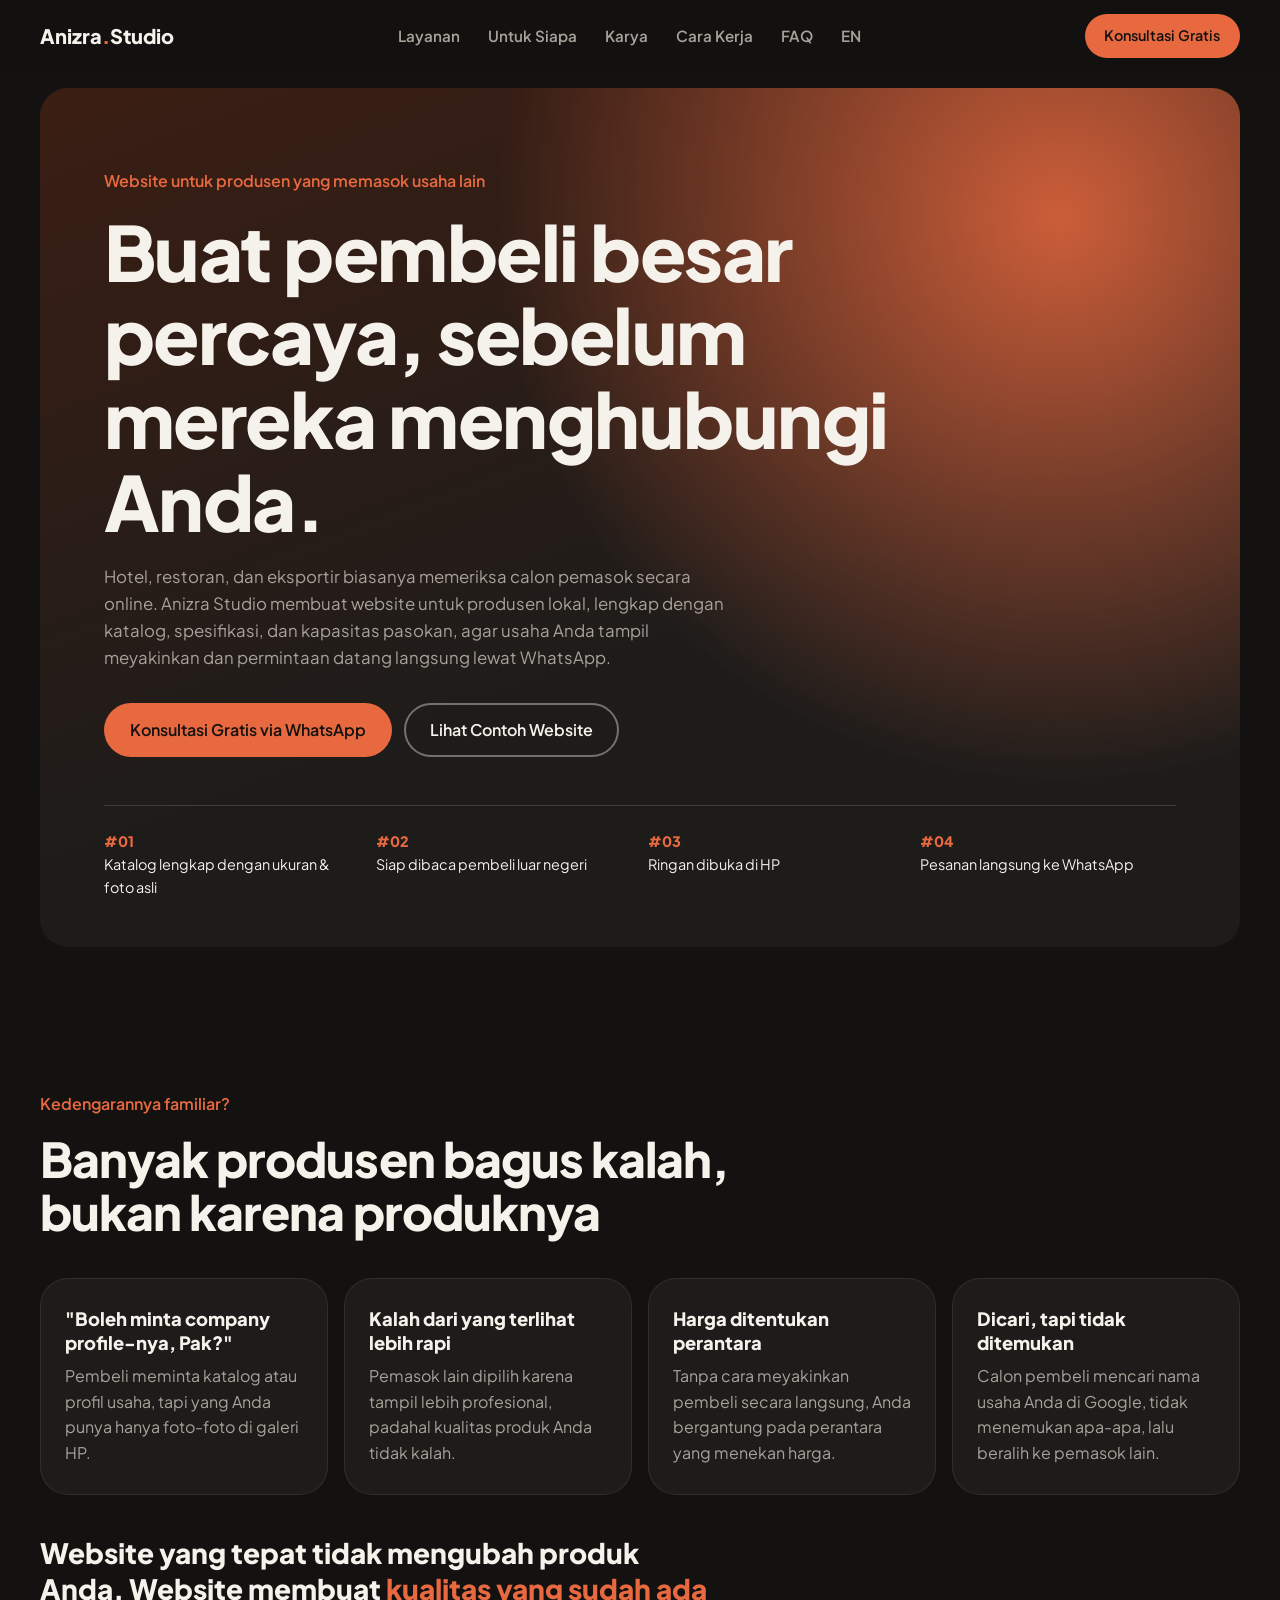
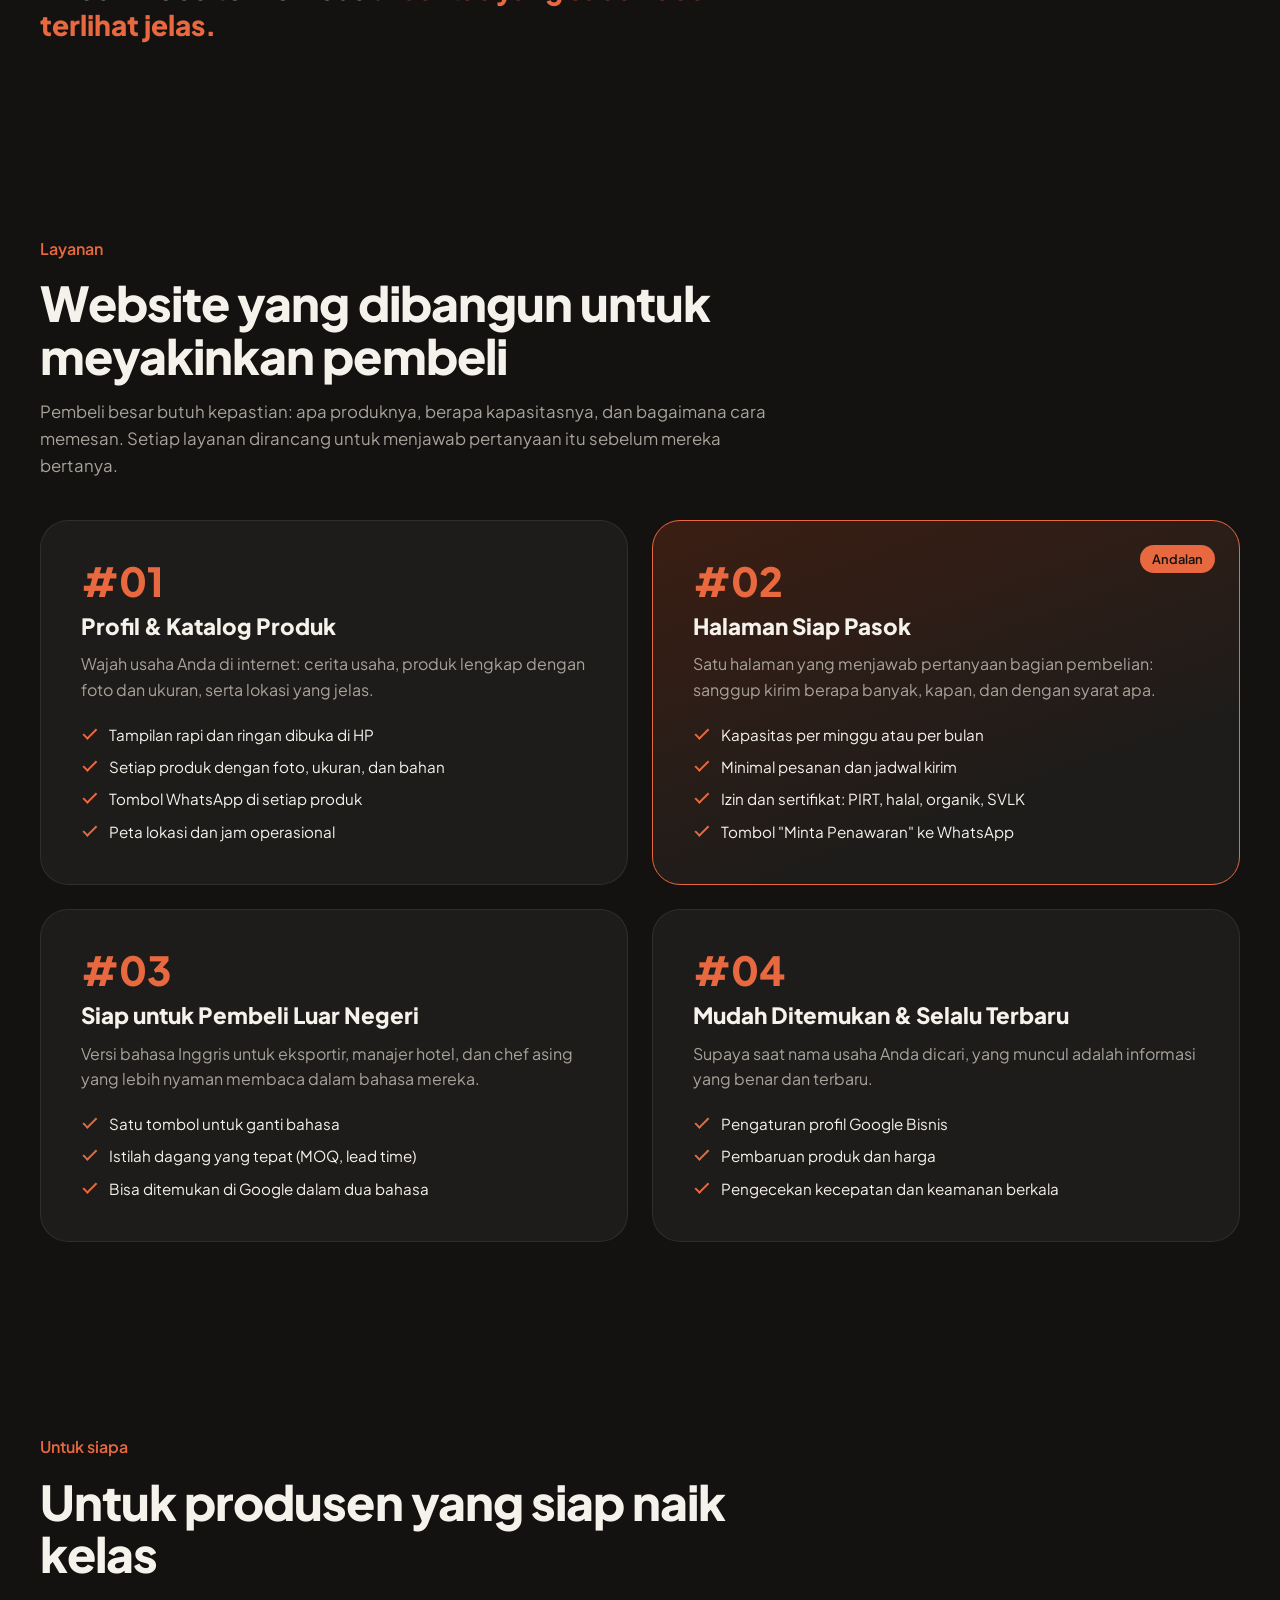
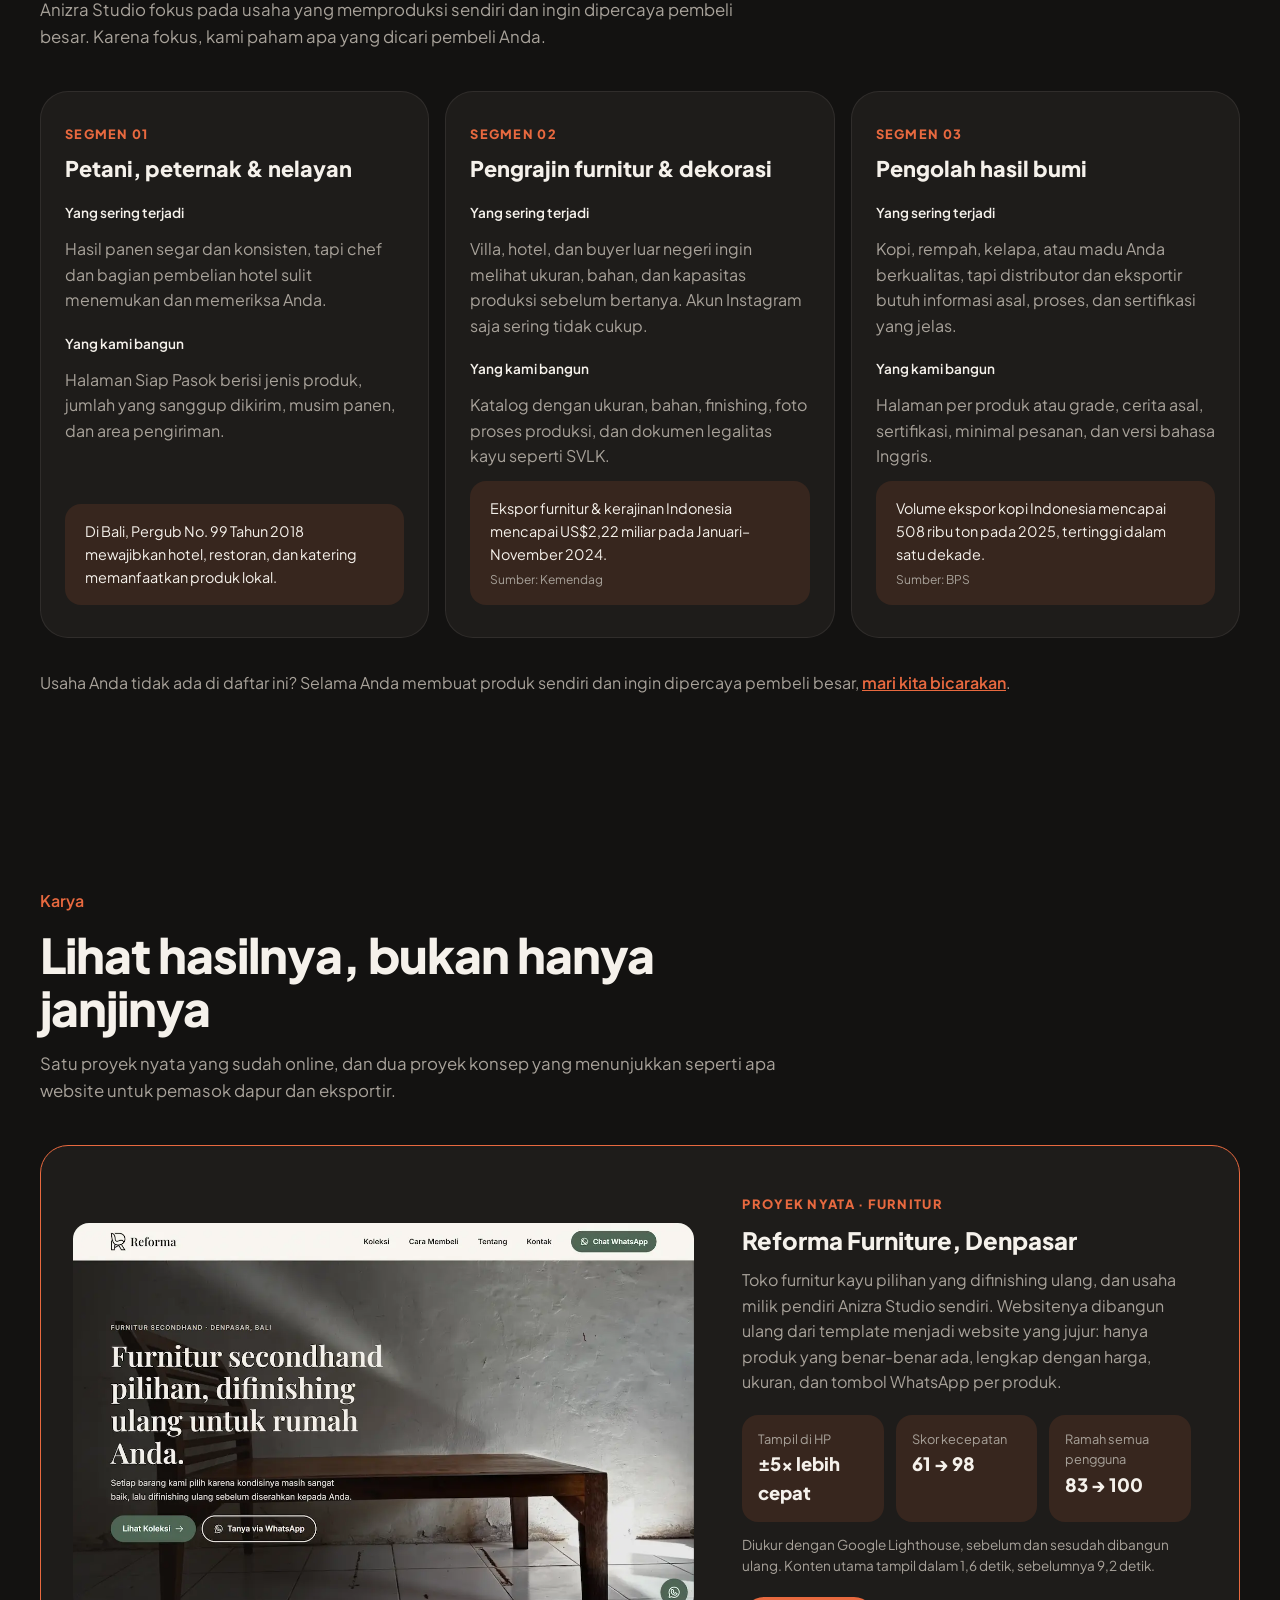
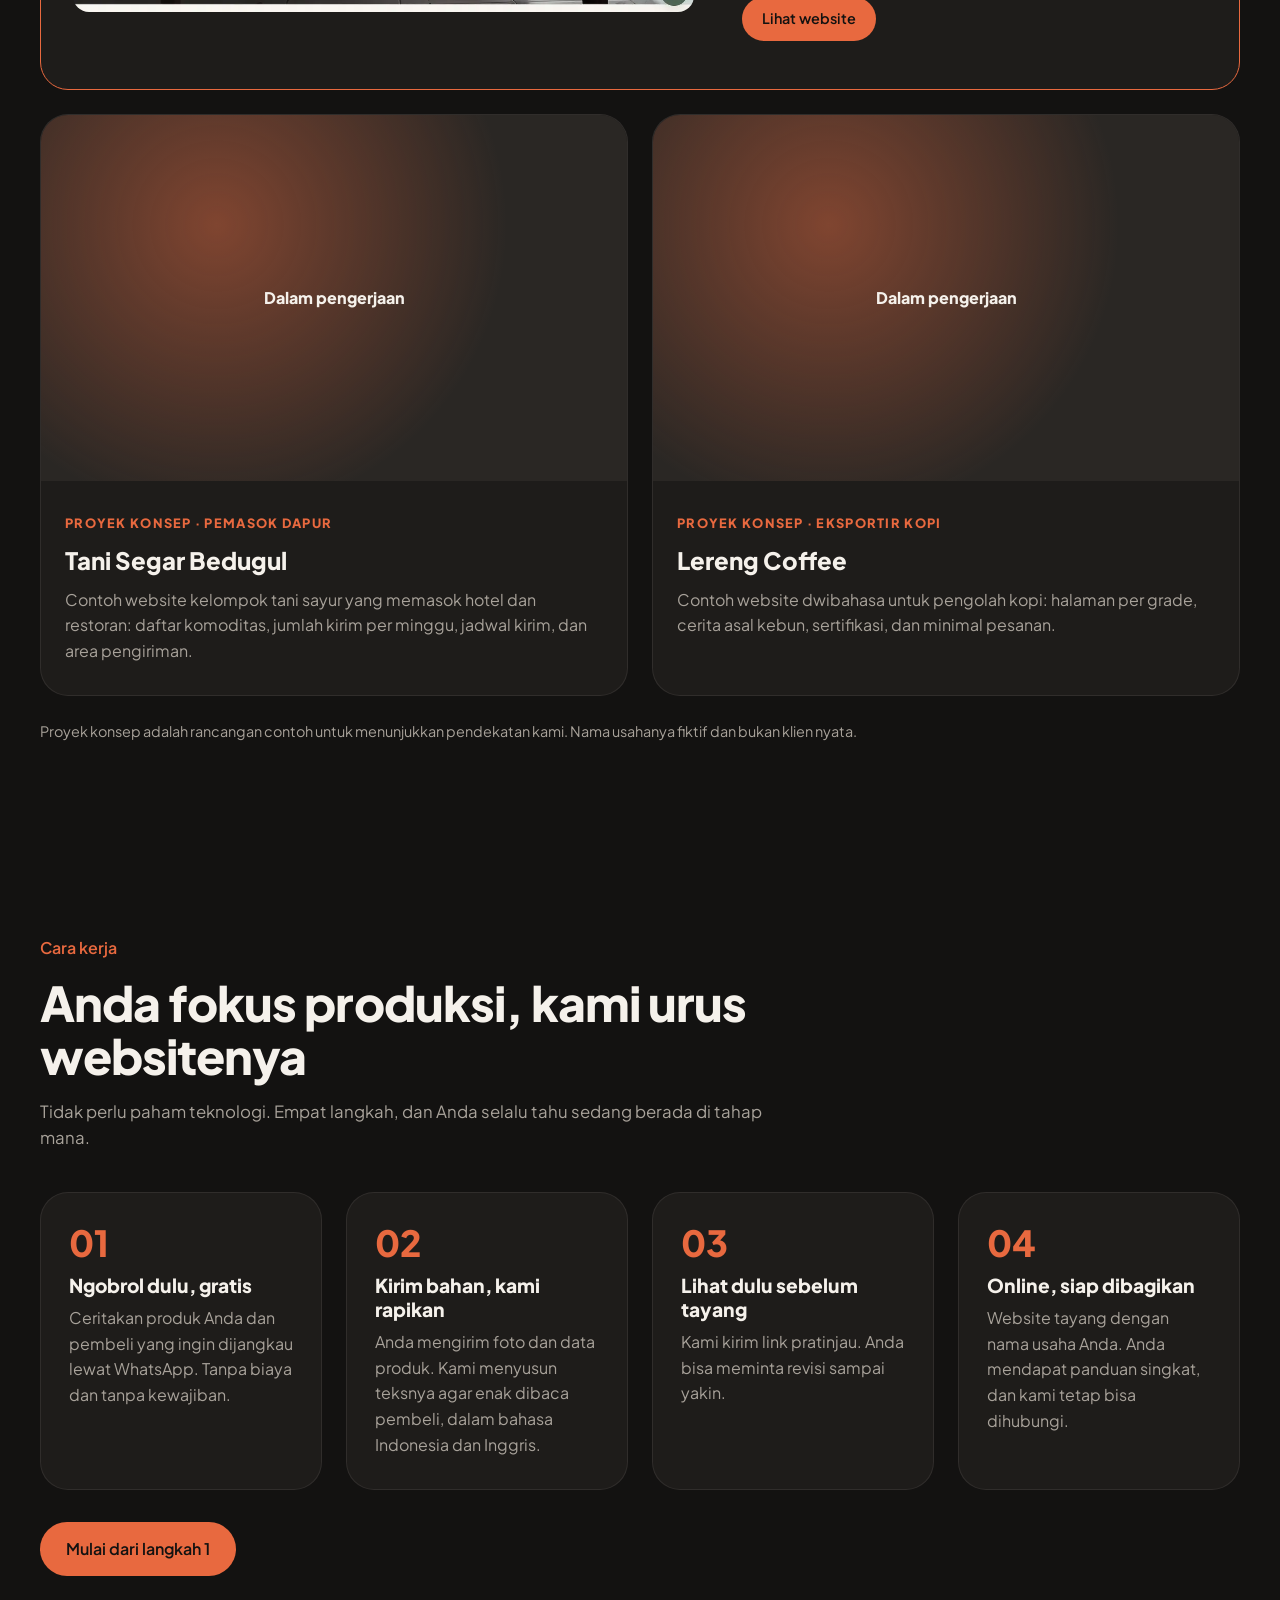
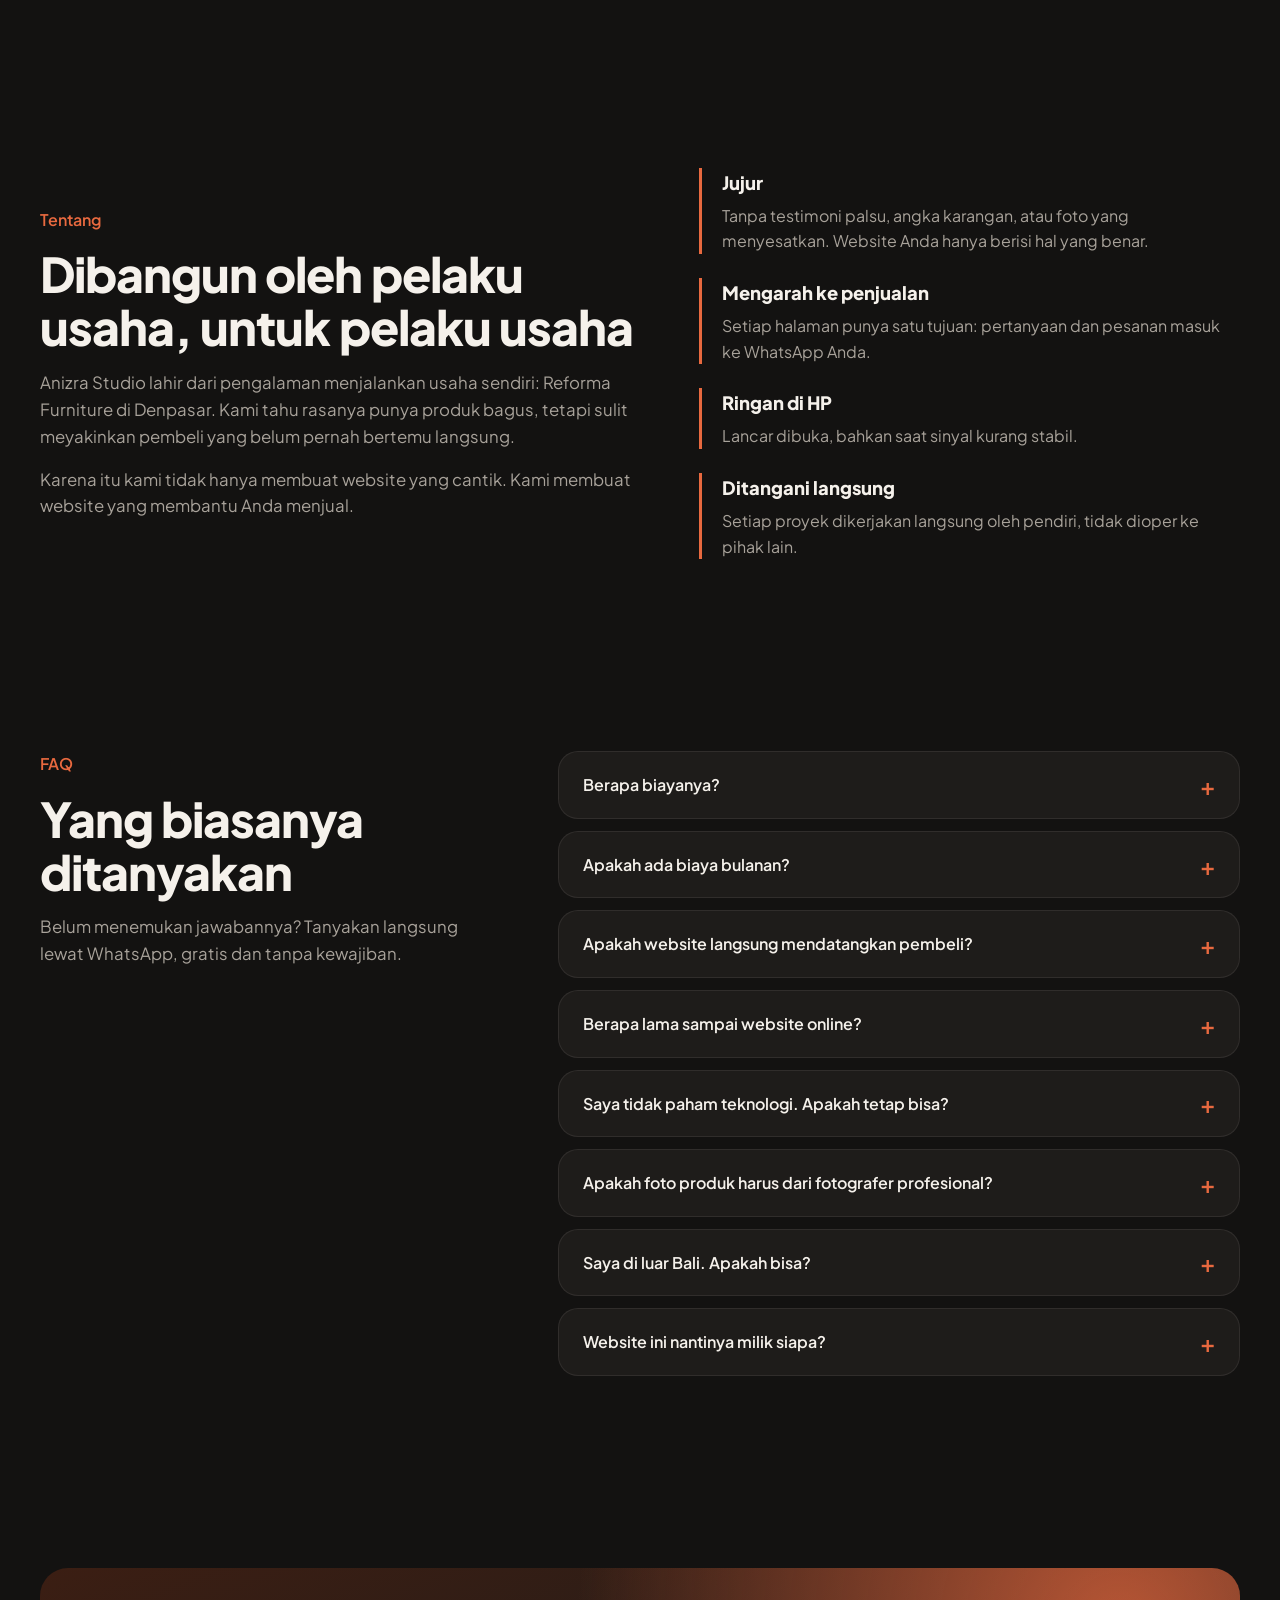
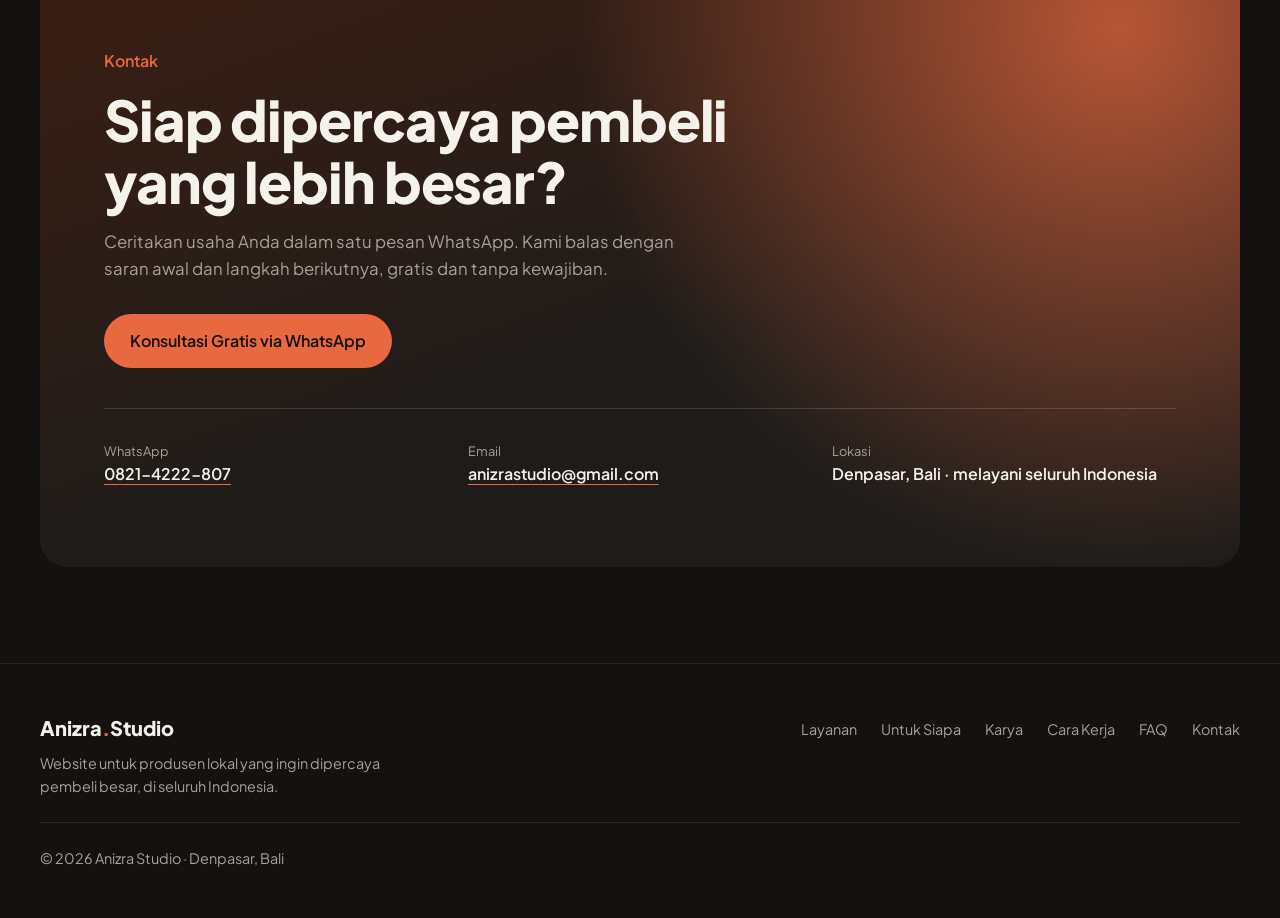
==== index.html @ 135db376 "Tambah informasi harga di FAQ" ====
<!DOCTYPE html>
<html lang="id">
    
<head>
    <meta charset="UTF-8">
    <meta name="viewport" content="width=device-width, initial-scale=1.0">
    <title>Anizra Studio | Website untuk Produsen Lokal Indonesia</title>
    <meta name="description"
        content="Anizra Studio membuat website untuk produsen lokal, dari petani, perajin, hingga pengolah hasil bumi, agar dipercaya hotel, restoran, dan eksportir.">
            <link rel="canonical" href="https://anizrastudio.github.io/">
    <meta name="theme-color" content="#131211">
    <link rel="icon" href="assets/img/favicon.svg" type="image/svg+xml">

    <!-- Preview saat link dibagikan (WhatsApp, Facebook, LinkedIn) -->
    <meta property="og:type" content="website">
    <meta property="og:site_name" content="Anizra Studio">
    <meta property="og:title" content="Anizra Studio | Website untuk Produsen Lokal Indonesia">
    <meta property="og:description" content="Website yang membuat hotel, restoran, dan eksportir percaya pada produk Anda. Konsultasi gratis via WhatsApp.">
    <meta property="og:url" content="https://anizrastudio.github.io/">
    <meta property="og:image" content="https://anizrastudio.github.io/assets/img/og-image.jpg">
    <meta property="og:image:width" content="1200">
    <meta property="og:image:height" content="630">
    <meta property="og:image:alt" content="Anizra Studio: Buat pembeli besar percaya, sebelum mereka menghubungi Anda.">
    <meta property="og:locale" content="id_ID">
    <meta name="twitter:card" content="summary_large_image">

    <link rel="preconnect" href="https://fonts.googleapis.com">
    <link rel="preconnect" href="https://fonts.gstatic.com" crossorigin>
    <link rel="stylesheet"
        href="https://fonts.googleapis.com/css2?family=Plus+Jakarta+Sans:wght@400;600;800&display=swap">
    <link rel="stylesheet" href="css/styles.css">
    <script src="js/main.js" defer></script>


<script type="application/ld+json">
    {
      "@context": "https://schema.org",
      "@type": "ProfessionalService",
      "name": "Anizra Studio",
      "description": "Jasa pembuatan website untuk produsen lokal agar dipercaya hotel, restoran, dan eksportir.",
      "url": "https://anizrastudio.github.io/",
      "image": "https://anizrastudio.github.io/assets/img/og-image.jpg",
      "telephone": "+628214222807",
      "email": "anizrastudio@gmail.com",
      "address": {
        "@type": "PostalAddress",
        "addressLocality": "Denpasar",
        "addressRegion": "Bali",
        "addressCountry": "ID"
      },
      "areaServed": "ID"
    }
    </script></head>

<body>


    <header class="site-header">
        <div class="container site-header__inner">
            <a href="#top" class="brand">Anizra<span class="brand__dot">.</span>Studio</a>

            <nav class="site-nav" id="site-nav" aria-label="Menu utama">
                <a href="#layanan">Layanan</a>
                <a href="#untuk-siapa">Untuk Siapa</a>
                <a href="#karya">Karya</a>
                <a href="#cara-kerja">Cara Kerja</a>
                <a href="#faq">FAQ</a>
                <a href="en/" lang="en" hreflang="en">EN</a>
            </nav>

            <div class="header-actions">
                <a class="btn btn--primary btn--small"
                    href="https://wa.me/628214222807?text=Halo%20Anizra%20Studio%2C%20saya%20ingin%20konsultasi%20gratis%20tentang%20website%20untuk%20usaha%20saya."
                    target="_blank" rel="noopener noreferrer">Konsultasi<span class="hide-sm">&nbsp;Gratis</span></a>

                <button class="menu-toggle" type="button" aria-label="Menu" aria-expanded="false"
                    aria-controls="site-nav">
                    <span class="menu-toggle__bar"></span>
                    <span class="menu-toggle__bar"></span>
                    <span class="menu-toggle__bar"></span>
                </button>
            </div>
        </div>

    </header>
    <main>
        <section class="hero" id="top">
            <div class="container">
                <div class="hero__card">
                    <p class="eyebrow">Website untuk produsen yang memasok usaha lain</p>
                    <h1 class="hero__title">Buat pembeli besar percaya, sebelum mereka menghubungi Anda.</h1>
                    <p class="hero__lead">Hotel, restoran, dan eksportir biasanya memeriksa calon pemasok secara online. Anizra Studio membuat website untuk produsen lokal, lengkap dengan katalog, spesifikasi, dan kapasitas pasokan, agar usaha Anda tampil meyakinkan dan permintaan datang langsung lewat WhatsApp.</p>

                    <div class="hero__actions">
                        <a class="btn btn--primary" href="https://wa.me/628214222807?text=Halo%20Anizra%20Studio%2C%20saya%20ingin%20konsultasi%20gratis%20tentang%20website%20untuk%20usaha%20saya." target="_blank" rel="noopener noreferrer">Konsultasi Gratis via WhatsApp</a>
                        <a class="btn btn--ghost" href="#karya">Lihat Contoh Website</a>
                    </div>

                    <ul class="hero__points">
                        <li><span>#01</span> Katalog lengkap dengan ukuran &amp; foto asli</li>
                        <li><span>#02</span> Siap dibaca pembeli luar negeri</li>
                        <li><span>#03</span> Ringan dibuka di HP</li>
                        <li><span>#04</span> Pesanan langsung ke WhatsApp</li>
                    </ul>
                </div>
            </div>
        </section>

        <section id="masalah">
            <div class="container">
                <div class="section-head">
                    <p class="eyebrow">Kedengarannya familiar?</p>
                    <h2>Banyak produsen bagus kalah, bukan karena produknya</h2>
                </div>

                <ul class="problems">
                    <li class="problem-card">
                        <h3>"Boleh minta company profile-nya, Pak?"</h3>
                        <p>Pembeli meminta katalog atau profil usaha, tapi yang Anda punya hanya foto-foto di galeri HP.</p>
                    </li>
                    <li class="problem-card">
                        <h3>Kalah dari yang terlihat lebih rapi</h3>
                        <p>Pemasok lain dipilih karena tampil lebih profesional, padahal kualitas produk Anda tidak kalah.</p>
                    </li>
                    <li class="problem-card">
                        <h3>Harga ditentukan perantara</h3>
                        <p>Tanpa cara meyakinkan pembeli secara langsung, Anda bergantung pada perantara yang menekan harga.</p>
                    </li>
                    <li class="problem-card">
                        <h3>Dicari, tapi tidak ditemukan</h3>
                        <p>Calon pembeli mencari nama usaha Anda di Google, tidak menemukan apa-apa, lalu beralih ke pemasok lain.</p>
                    </li>
                </ul>

                <p class="problems-note">Website yang tepat tidak mengubah produk Anda. Website membuat <span>kualitas yang sudah ada terlihat jelas.</span></p>
            </div>
        </section>

        <section id="layanan">
            <div class="container">
                <div class="section-head">
                    <p class="eyebrow">Layanan</p>
                    <h2>Website yang dibangun untuk meyakinkan pembeli</h2>
                    <p class="section-head__lead">Pembeli besar butuh kepastian: apa produknya, berapa kapasitasnya, dan bagaimana cara memesan. Setiap layanan dirancang untuk menjawab pertanyaan itu sebelum mereka bertanya.</p>
                </div>

                <ul class="services">
                    <li class="service-card">
                        <span class="service-card__num" aria-hidden="true">#01</span>
                        <h3>Profil &amp; Katalog Produk</h3>
                        <p>Wajah usaha Anda di internet: cerita usaha, produk lengkap dengan foto dan ukuran, serta lokasi yang jelas.</p>
                        <ul class="checklist">
                            <li>Tampilan rapi dan ringan dibuka di HP</li>
                            <li>Setiap produk dengan foto, ukuran, dan bahan</li>
                            <li>Tombol WhatsApp di setiap produk</li>
                            <li>Peta lokasi dan jam operasional</li>
                        </ul>
                    </li>

                    <li class="service-card service-card--featured">
                        <span class="badge">Andalan</span>
                        <span class="service-card__num" aria-hidden="true">#02</span>
                        <h3>Halaman Siap Pasok</h3>
                        <p>Satu halaman yang menjawab pertanyaan bagian pembelian: sanggup kirim berapa banyak, kapan, dan dengan syarat apa.</p>
                        <ul class="checklist">
                            <li>Kapasitas per minggu atau per bulan</li>
                            <li>Minimal pesanan dan jadwal kirim</li>
                            <li>Izin dan sertifikat: PIRT, halal, organik, SVLK</li>
                            <li>Tombol "Minta Penawaran" ke WhatsApp</li>
                        </ul>
                    </li>

                    <li class="service-card">
                        <span class="service-card__num" aria-hidden="true">#03</span>
                        <h3>Siap untuk Pembeli Luar Negeri</h3>
                        <p>Versi bahasa Inggris untuk eksportir, manajer hotel, dan chef asing yang lebih nyaman membaca dalam bahasa mereka.</p>
                        <ul class="checklist">
                            <li>Satu tombol untuk ganti bahasa</li>
                            <li>Istilah dagang yang tepat (MOQ, lead time)</li>
                            <li>Bisa ditemukan di Google dalam dua bahasa</li>
                        </ul>
                    </li>

                    <li class="service-card">
                        <span class="service-card__num" aria-hidden="true">#04</span>
                        <h3>Mudah Ditemukan &amp; Selalu Terbaru</h3>
                        <p>Supaya saat nama usaha Anda dicari, yang muncul adalah informasi yang benar dan terbaru.</p>
                        <ul class="checklist">
                            <li>Pengaturan profil Google Bisnis</li>
                            <li>Pembaruan produk dan harga</li>
                            <li>Pengecekan kecepatan dan keamanan berkala</li>
                        </ul>
                    </li>
                </ul>
            </div>
        </section>

        <section id="untuk-siapa">
            <div class="container">
                <div class="section-head">
                    <p class="eyebrow">Untuk siapa</p>
                    <h2>Untuk produsen yang siap naik kelas</h2>
                    <p class="section-head__lead">Anizra Studio fokus pada usaha yang memproduksi sendiri dan ingin dipercaya pembeli besar. Karena fokus, kami paham apa yang dicari pembeli Anda.</p>
                </div>

                <ul class="segments">
                    <li class="segment-card">
                        <p class="segment-card__tag">Segmen 01</p>
                        <h3>Petani, peternak &amp; nelayan</h3>
                        <p class="segment-card__label">Yang sering terjadi</p>
                        <p>Hasil panen segar dan konsisten, tapi chef dan bagian pembelian hotel sulit menemukan dan memeriksa Anda.</p>
                        <p class="segment-card__label">Yang kami bangun</p>
                        <p>Halaman Siap Pasok berisi jenis produk, jumlah yang sanggup dikirim, musim panen, dan area pengiriman.</p>
                        <p class="segment-card__fact">Di Bali, Pergub No. 99 Tahun 2018 mewajibkan hotel, restoran, dan katering memanfaatkan produk lokal.</p>
                    </li>

                    <li class="segment-card">
                        <p class="segment-card__tag">Segmen 02</p>
                        <h3>Pengrajin furnitur &amp; dekorasi</h3>
                        <p class="segment-card__label">Yang sering terjadi</p>
                        <p>Villa, hotel, dan buyer luar negeri ingin melihat ukuran, bahan, dan kapasitas produksi sebelum bertanya. Akun Instagram saja sering tidak cukup.</p>
                        <p class="segment-card__label">Yang kami bangun</p>
                        <p>Katalog dengan ukuran, bahan, finishing, foto proses produksi, dan dokumen legalitas kayu seperti SVLK.</p>
                        <p class="segment-card__fact">Ekspor furnitur &amp; kerajinan Indonesia mencapai US$2,22 miliar pada Januari–November 2024. <small>Sumber: Kemendag</small></p>
                    </li>

                    <li class="segment-card">
                        <p class="segment-card__tag">Segmen 03</p>
                        <h3>Pengolah hasil bumi</h3>
                        <p class="segment-card__label">Yang sering terjadi</p>
                        <p>Kopi, rempah, kelapa, atau madu Anda berkualitas, tapi distributor dan eksportir butuh informasi asal, proses, dan sertifikasi yang jelas.</p>
                        <p class="segment-card__label">Yang kami bangun</p>
                        <p>Halaman per produk atau grade, cerita asal, sertifikasi, minimal pesanan, dan versi bahasa Inggris.</p>
                        <p class="segment-card__fact">Volume ekspor kopi Indonesia mencapai 508 ribu ton pada 2025, tertinggi dalam satu dekade. <small>Sumber: BPS</small></p>
                    </li>
                </ul>

                <p class="segments-note">Usaha Anda tidak ada di daftar ini? Selama Anda membuat produk sendiri dan ingin dipercaya pembeli besar, <a href="https://wa.me/628214222807?text=Halo%20Anizra%20Studio%2C%20saya%20ingin%20konsultasi%20gratis%20tentang%20website%20untuk%20usaha%20saya." target="_blank" rel="noopener noreferrer">mari kita bicarakan</a>.</p>
            </div>
        </section>

        <section id="karya">
            <div class="container">
                <div class="section-head">
                    <p class="eyebrow">Karya</p>
                    <h2>Lihat hasilnya, bukan hanya janjinya</h2>
                    <p class="section-head__lead">Satu proyek nyata yang sudah online, dan dua proyek konsep yang menunjukkan seperti apa website untuk pemasok dapur dan eksportir.</p>
                </div>

                <div class="works">
                    <article class="work-card work-card--featured">
                        <div class="work-card__media">
                            <img src="assets/img/reforma.webp" alt="Halaman utama website Reforma Furniture" width="1200" height="750" loading="lazy">
                        </div>
                        <div class="work-card__body">
                            <p class="work-card__tag">Proyek nyata · Furnitur</p>
                            <h3>Reforma Furniture, Denpasar</h3>
                            <p>Toko furnitur kayu pilihan yang difinishing ulang, dan usaha milik pendiri Anizra Studio sendiri. Websitenya dibangun ulang dari template menjadi website yang jujur: hanya produk yang benar-benar ada, lengkap dengan harga, ukuran, dan tombol WhatsApp per produk.</p>

                            <dl class="work-stats">
                                <div>
                                    <dt>Tampil di HP</dt>
                                    <dd>±5× lebih cepat</dd>
                                </div>
                                <div>
                                    <dt>Skor kecepatan</dt>
                                    <dd>61 → 98</dd>
                                </div>
                                <div>
                                    <dt>Ramah semua pengguna</dt>
                                    <dd>83 → 100</dd>
                                </div>
                            </dl>
                            <p class="work-card__note">Diukur dengan Google Lighthouse, sebelum dan sesudah dibangun ulang. Konten utama tampil dalam 1,6 detik, sebelumnya 9,2 detik.</p>

                            <div class="work-card__links">
                                <a class="btn btn--primary btn--small" href="https://anizrastudio.github.io/reforma-furniture/" target="_blank" rel="noopener noreferrer">Lihat website</a>
                            </div>
                        </div>
                    </article>

                    <article class="work-card">
                        <div class="work-card__placeholder">Dalam pengerjaan</div>
                        <div class="work-card__body">
                            <p class="work-card__tag">Proyek konsep · Pemasok dapur</p>
                            <h3>Tani Segar Bedugul</h3>
                            <p>Contoh website kelompok tani sayur yang memasok hotel dan restoran: daftar komoditas, jumlah kirim per minggu, jadwal kirim, dan area pengiriman.</p>
                        </div>
                    </article>

                    <article class="work-card">
                        <div class="work-card__placeholder">Dalam pengerjaan</div>
                        <div class="work-card__body">
                            <p class="work-card__tag">Proyek konsep · Eksportir kopi</p>
                            <h3>Lereng Coffee</h3>
                            <p>Contoh website dwibahasa untuk pengolah kopi: halaman per grade, cerita asal kebun, sertifikasi, dan minimal pesanan.</p>
                        </div>
                    </article>
                </div>

                <p class="works-note">Proyek konsep adalah rancangan contoh untuk menunjukkan pendekatan kami. Nama usahanya fiktif dan bukan klien nyata.</p>
            </div>
        </section>

        <section id="cara-kerja">
            <div class="container">
                <div class="section-head">
                    <p class="eyebrow">Cara kerja</p>
                    <h2>Anda fokus produksi, kami urus websitenya</h2>
                    <p class="section-head__lead">Tidak perlu paham teknologi. Empat langkah, dan Anda selalu tahu sedang berada di tahap mana.</p>
                </div>

                <ol class="steps">
                    <li class="step">
                        <h3>Ngobrol dulu, gratis</h3>
                        <p>Ceritakan produk Anda dan pembeli yang ingin dijangkau lewat WhatsApp. Tanpa biaya dan tanpa kewajiban.</p>
                    </li>
                    <li class="step">
                        <h3>Kirim bahan, kami rapikan</h3>
                        <p>Anda mengirim foto dan data produk. Kami menyusun teksnya agar enak dibaca pembeli, dalam bahasa Indonesia dan Inggris.</p>
                    </li>
                    <li class="step">
                        <h3>Lihat dulu sebelum tayang</h3>
                        <p>Kami kirim link pratinjau. Anda bisa meminta revisi sampai yakin.</p>
                    </li>
                    <li class="step">
                        <h3>Online, siap dibagikan</h3>
                        <p>Website tayang dengan nama usaha Anda. Anda mendapat panduan singkat, dan kami tetap bisa dihubungi.</p>
                    </li>
                </ol>

                <div class="steps-cta">
                    <a class="btn btn--primary" href="https://wa.me/628214222807?text=Halo%20Anizra%20Studio%2C%20saya%20ingin%20konsultasi%20gratis%20tentang%20website%20untuk%20usaha%20saya." target="_blank" rel="noopener noreferrer">Mulai dari langkah 1</a>
                </div>
            </div>
        </section>

        <section id="tentang">
            <div class="container about">
                <div class="section-head">
                    <p class="eyebrow">Tentang</p>
                    <h2>Dibangun oleh pelaku usaha, untuk pelaku usaha</h2>
                    <p class="section-head__lead">Anizra Studio lahir dari pengalaman menjalankan usaha sendiri: Reforma Furniture di Denpasar. Kami tahu rasanya punya produk bagus, tetapi sulit meyakinkan pembeli yang belum pernah bertemu langsung.</p>
                    <p class="section-head__lead">Karena itu kami tidak hanya membuat website yang cantik. Kami membuat website yang membantu Anda menjual.</p>
                </div>

                <ul class="principles">
                    <li>
                        <h3>Jujur</h3>
                        <p>Tanpa testimoni palsu, angka karangan, atau foto yang menyesatkan. Website Anda hanya berisi hal yang benar.</p>
                    </li>
                    <li>
                        <h3>Mengarah ke penjualan</h3>
                        <p>Setiap halaman punya satu tujuan: pertanyaan dan pesanan masuk ke WhatsApp Anda.</p>
                    </li>
                    <li>
                        <h3>Ringan di HP</h3>
                        <p>Lancar dibuka, bahkan saat sinyal kurang stabil.</p>
                    </li>
                    <li>
                        <h3>Ditangani langsung</h3>
                        <p>Setiap proyek dikerjakan langsung oleh pendiri, tidak dioper ke pihak lain.</p>
                    </li>
                </ul>
            </div>
        </section>

        <section id="faq">
            <div class="container faq">
                <div class="section-head">
                    <p class="eyebrow">FAQ</p>
                    <h2>Yang biasanya ditanyakan</h2>
                    <p class="section-head__lead">Belum menemukan jawabannya? Tanyakan langsung lewat WhatsApp, gratis dan tanpa kewajiban.</p>
                </div>

                <div class="faq__list">
                    <details class="faq__item">
                        <summary>Berapa biayanya?</summary>
<p>Paket Profil &amp; Katalog mulai dari Rp1,5 juta. Untuk 3 klien pertama, kami berikan harga perkenalan Rp750 ribu, dengan syarat proyeknya boleh kami tampilkan sebagai contoh karya. Halaman Siap Pasok dan versi bahasa Inggris dihitung terpisah. Rincian lengkap kami kirim dalam penawaran tertulis, tanpa biaya tersembunyi.</p>                    </details>

                    <details class="faq__item">
    <summary>Apakah ada biaya bulanan?</summary>
    <p>Tidak wajib. Jika ingin website selalu terbarui, tersedia Perawatan Dasar Rp150 ribu per bulan (pengecekan rutin dan 2 perubahan kecil) dan Perawatan Aktif Rp350 ribu per bulan (hingga 8 perubahan, termasuk produk dan harga baru).</p>
</details>

                    <details class="faq__item">
                        <summary>Apakah website langsung mendatangkan pembeli?</summary>
                        <p>Jujur saja: tidak secara otomatis. Website membuat Anda dipercaya saat pembeli memeriksa usaha Anda, atau saat Anda menawarkan produk kepada mereka. Setelah website jadi, kami berikan contoh pesan untuk mendekati hotel, restoran, dan toko dengan menyertakan link website Anda.</p>
                    </details>

                    <details class="faq__item">
                        <summary>Berapa lama sampai website online?</summary>
                        <p>Tergantung kelengkapan bahan seperti foto dan data produk. Perkiraan waktunya kami sampaikan di awal, setelah konsultasi.</p>
                    </details>

                    <details class="faq__item">
                        <summary>Saya tidak paham teknologi. Apakah tetap bisa?</summary>
                        <p>Bisa. Anda cukup menyiapkan foto dan informasi usaha. Urusan teknis kami tangani, dan setelah website tayang Anda mendapat panduan sederhana.</p>
                    </details>

                    <details class="faq__item">
                        <summary>Apakah foto produk harus dari fotografer profesional?</summary>
                        <p>Tidak harus. Foto dari HP yang terang dan rapi sudah cukup. Kami berikan panduan singkat cara memotret produk agar hasilnya meyakinkan.</p>
                    </details>

                    <details class="faq__item">
                        <summary>Saya di luar Bali. Apakah bisa?</summary>
                        <p>Bisa. Seluruh proses berjalan lewat WhatsApp dan email, jadi kami bisa melayani produsen di seluruh Indonesia.</p>
                    </details>

                    <details class="faq__item">
                        <summary>Website ini nantinya milik siapa?</summary>
                        <p>Milik Anda. Domain didaftarkan atas nama usaha Anda, dan seluruh file website diserahkan kepada Anda.</p>
                    </details>
                </div>
            </div>
        </section>

        <section id="kontak">
            <div class="container">
                <div class="contact-card">
                    <p class="eyebrow">Kontak</p>
                    <h2>Siap dipercaya pembeli yang lebih besar?</h2>
                    <p class="contact-card__lead">Ceritakan usaha Anda dalam satu pesan WhatsApp. Kami balas dengan saran awal dan langkah berikutnya, gratis dan tanpa kewajiban.</p>
                    <a class="btn btn--primary" href="https://wa.me/628214222807?text=Halo%20Anizra%20Studio%2C%20saya%20ingin%20konsultasi%20gratis%20tentang%20website%20untuk%20usaha%20saya." target="_blank" rel="noopener noreferrer">Konsultasi Gratis via WhatsApp</a>

                    <address class="contact-info">
                        <dl class="contact-list">
                            <div>
                                <dt>WhatsApp</dt>
                                <dd><a href="https://wa.me/628214222807" target="_blank" rel="noopener noreferrer">0821-4222-807</a></dd>
                            </div>
                            <div>
                                <dt>Email</dt>
                                <dd><a href="mailto:anizrastudio@gmail.com">anizrastudio@gmail.com</a></dd>
                            </div>
                            <div>
                                <dt>Lokasi</dt>
                                <dd>Denpasar, Bali · melayani seluruh Indonesia</dd>
                            </div>
                        </dl>
                    </address>
                </div>
            </div>
        </section>
    </main>
    <footer class="site-footer">
    <div class="container site-footer__inner">
        <div>
            <a href="#top" class="brand">Anizra<span class="brand__dot">.</span>Studio</a>
            <p class="site-footer__tagline">Website untuk produsen lokal yang ingin dipercaya pembeli besar, di seluruh Indonesia.</p>
        </div>

        <nav class="site-footer__nav" aria-label="Menu footer">
            <a href="#layanan">Layanan</a>
            <a href="#untuk-siapa">Untuk Siapa</a>
            <a href="#karya">Karya</a>
            <a href="#cara-kerja">Cara Kerja</a>
            <a href="#faq">FAQ</a>
            <a href="#kontak">Kontak</a>
        </nav>

        <p class="site-footer__copy">&copy; 2026 Anizra Studio · Denpasar, Bali</p>
    </div>
</footer>
</body>

</html>
---- css/styles.css ----
/* Anizra Studio: design tokens */
:root {
  --color-bg: #131211;        /* hitam arang */
  --color-surface: #1E1C1A;   /* kartu, sedikit lebih terang */
  --color-text: #F5F1EB;      /* putih hangat */
  --color-muted: #A8A29A;     /* teks pendukung */
  --color-accent: #E8693F;    /* oranye terakota */
  --color-on-accent: #131211; /* teks DI ATAS warna aksen */
  --font: 'Plus Jakarta Sans', system-ui, sans-serif;
  --radius-lg: 28px;
}

*, *::before, *::after { box-sizing: border-box; }
* { margin: 0; }
html { scroll-padding-top: 5rem; }
@media (prefers-reduced-motion: no-preference) {
  html { scroll-behavior: smooth; }
} 

body {
  font-family: var(--font);
  background: var(--color-bg);
  color: var(--color-text);
  line-height: 1.6;
}

a { color: inherit; }
img { display: block; max-width: 100%; height: auto; }

.container { width: min(100% - 2.5rem, 1200px); margin-inline: auto; }

h1, h2 { font-weight: 800; line-height: 1.1; }

section { padding-block: 4rem; }
/* ===== Header ===== */
.site-header {
  position: sticky;
  top: 0;
  z-index: 10;
  background: rgba(19, 18, 17, 0.85);
  backdrop-filter: blur(10px);
}
.site-header__inner {
  display: flex;
  align-items: center;
  justify-content: space-between;
  gap: 1.5rem;
  min-height: 4.5rem;
}
.brand { font-weight: 800; font-size: 1.25rem; text-decoration: none; }
.brand__dot { color: var(--color-accent); }

.site-nav { display: none; }
.site-nav a {
  color: var(--color-muted);
  font-weight: 600;
  font-size: 0.95rem;
  text-decoration: none;
}
.site-nav a:hover { color: var(--color-text); }

/* ===== Tombol ===== */
.btn {
  display: inline-flex;
  align-items: center;
  justify-content: center;
  min-height: 48px;
  padding: 0.75rem 1.5rem;
  border: 2px solid transparent;
  border-radius: 999px;
  font-weight: 600;
  text-decoration: none;
  transition: transform 0.2s, background-color 0.2s;
}
.btn:hover { transform: translateY(-2px); }
.btn--primary { background: var(--color-accent); color: var(--color-on-accent); }
.btn--ghost { border-color: rgba(245, 241, 235, 0.4); }
.btn--ghost:hover { background: rgba(245, 241, 235, 0.1); }
.btn--small { min-height: 44px; padding: 0.5rem 1.1rem; font-size: 0.9rem; }

/* ===== Hero ===== */
.hero { padding-block: 1rem 3rem; }
.hero__card {
  border-radius: var(--radius-lg);
  padding: 3rem 1.5rem 2rem;
  background:
    radial-gradient(circle at 85% 15%, rgba(232, 105, 63, 0.85), transparent 45%),
    linear-gradient(160deg, #3B1E13 0%, var(--color-surface) 60%);
}
.eyebrow { color: var(--color-accent); font-weight: 600; margin-bottom: 1rem; }
.hero__title {
  font-size: clamp(2.25rem, 1.2rem + 4.5vw, 4.75rem);
  letter-spacing: -0.02em;
  max-width: 15ch;
  margin-bottom: 1.25rem;
}
.hero__lead { color: var(--color-muted); font-size: 1.05rem; max-width: 52ch; }
.hero__actions { display: flex; flex-wrap: wrap; gap: 0.75rem; margin-top: 2rem; }
.hero__points {
  list-style: none;
  padding: 1.5rem 0 0;
  margin-top: 3rem;
  border-top: 1px solid rgba(245, 241, 235, 0.15);
  display: grid;
  grid-template-columns: repeat(2, 1fr);
  gap: 1rem;
  font-size: 0.9rem;
}
.hero__points span { display: block; color: var(--color-accent); font-weight: 800; }
/* ===== Tombol menu (HP) ===== */
.header-actions { display: flex; align-items: center; gap: 0.5rem; }

.menu-toggle {
  display: inline-flex;
  flex-direction: column;
  justify-content: center;
  gap: 5px;
  width: 44px;
  height: 44px;
  padding: 0 11px;
  background: none;
  border: 1px solid rgba(245, 241, 235, 0.25);
  border-radius: 999px;
  cursor: pointer;
}
.menu-toggle__bar {
  display: block;
  height: 2px;
  background: var(--color-text);
  border-radius: 2px;
  transition: transform 0.2s, opacity 0.2s;
}
/* Saat menu terbuka: ☰ berubah menjadi ✕ */
.menu-toggle[aria-expanded="true"] .menu-toggle__bar:nth-child(1) { transform: translateY(7px) rotate(45deg); }
.menu-toggle[aria-expanded="true"] .menu-toggle__bar:nth-child(2) { opacity: 0; }
.menu-toggle[aria-expanded="true"] .menu-toggle__bar:nth-child(3) { transform: translateY(-7px) rotate(-45deg); }

.hide-sm { display: none; }
@media (min-width: 400px) {
  .hide-sm { display: inline; }
}

/* Menu terbuka, khusus layar di bawah 900px */
@media (max-width: 899.98px) {
  .site-nav.is-open {
    display: flex;
    flex-direction: column;
    position: absolute;
    top: 100%;
    left: 0;
    right: 0;
    padding: 0.5rem 1.25rem 1.5rem;
    background: var(--color-surface);
    border-bottom: 1px solid rgba(245, 241, 235, 0.15);
  }
  .site-nav.is-open a { padding-block: 0.85rem; font-size: 1.1rem; }
}

/* ===== Judul section (dipakai ulang di semua section) ===== */
.section-head { max-width: 46rem; margin-bottom: 2.5rem; }
.section-head h2 {
  font-size: clamp(1.9rem, 1.2rem + 2.5vw, 3rem);
  letter-spacing: -0.02em;
  margin-bottom: 1rem;
}
.section-head__lead { color: var(--color-muted); font-size: 1.05rem; }

/* ===== Kartu layanan ===== */
.services { list-style: none; padding: 0; display: grid; gap: 1rem; }
.service-card {
  position: relative;
  display: flex;
  flex-direction: column;
  gap: 0.75rem;
  padding: 2rem 1.5rem;
  background: var(--color-surface);
  border: 1px solid rgba(245, 241, 235, 0.08);
  border-radius: var(--radius-lg);
}
.service-card__num { font-size: 2.5rem; font-weight: 800; line-height: 1; color: var(--color-accent); }
.service-card h3 { font-size: 1.4rem; font-weight: 800; line-height: 1.2; }
.service-card p { color: var(--color-muted); }

/* Variasi: kartu yang disorot */
.service-card--featured {
  border-color: var(--color-accent);
  background: linear-gradient(160deg, #3B1E13 0%, var(--color-surface) 70%);
}
.badge {
  position: absolute;
  top: 1.5rem;
  right: 1.5rem;
  padding: 0.25rem 0.75rem;
  border-radius: 999px;
  background: var(--color-accent);
  color: var(--color-on-accent);
  font-size: 0.8rem;
  font-weight: 600;
}

/* Daftar dengan tanda centang */
.checklist { list-style: none; padding: 0; margin-top: 0.5rem; display: grid; gap: 0.5rem; font-size: 0.95rem; }
.checklist li { position: relative; padding-left: 1.75rem; }
.checklist li::before {
  content: "";
  position: absolute;
  left: 0.15rem;
  top: 0.4em;
  width: 0.85rem;
  height: 0.45rem;
  border-left: 2px solid var(--color-accent);
  border-bottom: 2px solid var(--color-accent);
  transform: rotate(-45deg);
}
/* ===== Untuk siapa ===== */
.segments {
  list-style: none;
  padding: 0;
  display: grid;
  gap: 1rem;
  grid-template-columns: repeat(auto-fit, minmax(min(100%, 300px), 1fr));
}
.segment-card {
  display: flex;
  flex-direction: column;
  gap: 0.75rem;
  padding: 2rem 1.5rem;
  color: var(--color-muted);
  background: var(--color-surface);
  border: 1px solid rgba(245, 241, 235, 0.08);
  border-radius: var(--radius-lg);
}
.segment-card__tag, .work-card__tag {
  color: var(--color-accent);
  font-size: 0.8rem;
  font-weight: 800;
  letter-spacing: 0.1em;
  text-transform: uppercase;
}
.segment-card h3 { color: var(--color-text); font-size: 1.35rem; font-weight: 800; line-height: 1.2; }
.segment-card__label { color: var(--color-text); font-size: 0.85rem; font-weight: 600; margin-top: 0.5rem; }
.segment-card__fact {
  margin-top: auto;
  padding: 1rem 1.25rem;
  border-radius: 16px;
  background: rgba(232, 105, 63, 0.12);
  color: var(--color-text);
  font-size: 0.9rem;
}
.segment-card__fact small { display: block; margin-top: 0.25rem; color: var(--color-muted); }
.segments-note { margin-top: 2rem; color: var(--color-muted); }
.segments-note a { color: var(--color-accent); font-weight: 600; }
/* ===== Karya ===== */
.works { display: grid; gap: 1rem; }
.work-card {
  display: flex;
  flex-direction: column;
  overflow: hidden;
  color: var(--color-muted);
  background: var(--color-surface);
  border: 1px solid rgba(245, 241, 235, 0.08);
  border-radius: var(--radius-lg);
}
.work-card--featured { border-color: var(--color-accent); }
.work-card__media img { width: 100%; aspect-ratio: 16 / 10; object-fit: cover; object-position: top; }
.work-card__placeholder {
  display: grid;
  place-items: center;
  aspect-ratio: 16 / 10;
  background:
    radial-gradient(circle at 30% 30%, rgba(232, 105, 63, 0.45), transparent 60%),
    #2A2724;
  color: var(--color-text);
  font-weight: 800;
}
.work-card__body { display: flex; flex-direction: column; gap: 0.75rem; flex: 1; padding: 2rem 1.5rem; }
.work-card h3 { color: var(--color-text); font-size: 1.5rem; font-weight: 800; line-height: 1.2; }

.work-stats {
  display: grid;
  grid-template-columns: repeat(auto-fit, minmax(7.5rem, 1fr));
  gap: 0.75rem;
  margin-top: 0.5rem;
}
.work-stats div { padding: 0.85rem 1rem; border-radius: 16px; background: rgba(232, 105, 63, 0.12); }
.work-stats dt { font-size: 0.8rem; }
.work-stats dd { margin: 0; color: var(--color-text); font-size: 1.15rem; font-weight: 800; }
.work-card__note { font-size: 0.85rem; }
.work-card__links { display: flex; flex-wrap: wrap; gap: 0.75rem; margin-top: auto; padding-top: 0.5rem; }
.works-note { margin-top: 1.5rem; font-size: 0.9rem; color: var(--color-muted); }
/* ===== Cara kerja ===== */
.steps {
  list-style: none;
  padding: 0;
  display: grid;
  gap: 1rem;
  counter-reset: step;
}
.step {
  counter-increment: step;
  position: relative;
  padding: 1.75rem 1.5rem 1.75rem 5rem;
  color: var(--color-muted);
  background: var(--color-surface);
  border: 1px solid rgba(245, 241, 235, 0.08);
  border-radius: var(--radius-lg);
}
.step::before {
  content: counter(step, decimal-leading-zero);
  position: absolute;
  top: 1.6rem;
  left: 1.5rem;
  color: var(--color-accent);
  font-size: 1.75rem;
  font-weight: 800;
  line-height: 1;
}
.step h3 { margin-bottom: 0.5rem; color: var(--color-text); font-size: 1.2rem; font-weight: 800; line-height: 1.25; }
.steps-cta { margin-top: 2rem; }
/* ===== Tentang ===== */
.section-head__lead + .section-head__lead { margin-top: 1rem; }
.principles { list-style: none; padding: 0; display: grid; gap: 1.5rem; }
.principles li {
  padding-left: 1.25rem;
  border-left: 3px solid var(--color-accent);
  color: var(--color-muted);
}
.principles h3 { margin-bottom: 0.35rem; color: var(--color-text); font-size: 1.15rem; font-weight: 800; }
/* ===== FAQ ===== */
.faq__list { display: grid; gap: 0.75rem; }
.faq__item {
  background: var(--color-surface);
  border: 1px solid rgba(245, 241, 235, 0.08);
  border-radius: 20px;
}
.faq__item[open] { border-color: var(--color-accent); }
.faq__item summary {
  display: flex;
  justify-content: space-between;
  align-items: center;
  gap: 1rem;
  padding: 1.25rem 1.5rem;
  font-weight: 600;
  cursor: pointer;
  list-style: none;
}
.faq__item summary::-webkit-details-marker { display: none; }
.faq__item summary::after {
  content: "+";
  flex-shrink: 0;
  color: var(--color-accent);
  font-size: 1.5rem;
  line-height: 1;
  transition: transform 0.2s;
}
.faq__item[open] summary::after { transform: rotate(45deg); }
.faq__item summary:focus-visible { outline: 2px solid var(--color-accent); outline-offset: 2px; border-radius: 20px; }
.faq__item p { padding: 0 1.5rem 1.5rem; color: var(--color-muted); }/* ===== Kontak ===== */
.contact-card {
  padding: 3rem 1.5rem;
  border-radius: var(--radius-lg);
  background:
    radial-gradient(circle at 90% 10%, rgba(232, 105, 63, 0.75), transparent 45%),
    linear-gradient(160deg, #3B1E13 0%, var(--color-surface) 60%);
}
.contact-card h2 {
  max-width: 18ch;
  margin-bottom: 1rem;
  font-size: clamp(2rem, 1.2rem + 3vw, 3.5rem);
  letter-spacing: -0.02em;
}
.contact-card__lead { max-width: 50ch; margin-bottom: 2rem; color: var(--color-muted); font-size: 1.05rem; }
.contact-info { font-style: normal; }
.contact-list {
  display: grid;
  gap: 1.25rem;
  margin-top: 2.5rem;
  padding-top: 2rem;
  border-top: 1px solid rgba(245, 241, 235, 0.15);
}
.contact-list dt { color: var(--color-muted); font-size: 0.8rem; }
.contact-list dd { margin: 0; font-weight: 600; }
.contact-list a { text-decoration-color: var(--color-accent); text-underline-offset: 4px; }

/* ===== Footer ===== */
.site-footer {
  padding-block: 3rem;
  border-top: 1px solid rgba(245, 241, 235, 0.08);
  color: var(--color-muted);
  font-size: 0.9rem;
}
.site-footer__inner { display: grid; gap: 1.5rem; }
.site-footer .brand { color: var(--color-text); }
.site-footer__tagline { max-width: 36ch; margin-top: 0.5rem; }
.site-footer__nav { display: flex; flex-wrap: wrap; gap: 0.25rem 1.5rem; }
.site-footer__nav a { padding-block: 0.35rem; text-decoration: none; }
.site-footer__nav a:hover { color: var(--color-text); }
/* ===== Masalah ===== */
.problems {
  list-style: none;
  padding: 0;
  display: grid;
  gap: 1rem;
  grid-template-columns: repeat(auto-fit, minmax(min(100%, 250px), 1fr));
}
.problem-card {
  padding: 1.75rem 1.5rem;
  color: var(--color-muted);
  background: var(--color-surface);
  border: 1px solid rgba(245, 241, 235, 0.08);
  border-radius: var(--radius-lg);
}
.problem-card h3 { margin-bottom: 0.5rem; color: var(--color-text); font-size: 1.15rem; font-weight: 800; line-height: 1.3; }
.problems-note {
  max-width: 34ch;
  margin-top: 2.5rem;
  font-size: clamp(1.25rem, 1rem + 1vw, 1.75rem);
  font-weight: 800;
  line-height: 1.3;
}
.problems-note span { color: var(--color-accent); }

/* ===== Layar lebar (laptop) ===== */
@media (min-width: 900px) {
  section { padding-block: 6rem; }
  .site-nav { display: flex; gap: 1.75rem; }
  .menu-toggle { display: none; }
  .hero__card { padding: 5rem 4rem 3rem; }
  .hero__points { grid-template-columns: repeat(4, 1fr); }
  .services { grid-template-columns: repeat(2, minmax(0, 1fr)); gap: 1.5rem; }
  .service-card { padding: 2.5rem; }  
  .works { grid-template-columns: repeat(2, minmax(0, 1fr)); gap: 1.5rem; }
  .work-card--featured { grid-column: 1 / -1; display: grid; grid-template-columns: 1.2fr 1fr; }
  .work-card--featured .work-card__media { align-self: center; padding: 2rem 0 2rem 2rem; }
  .work-card--featured .work-card__media img { border-radius: 16px; }  
  .work-card--featured .work-card__body { padding: 3rem; }  
  .steps { grid-template-columns: repeat(4, minmax(0, 1fr)); gap: 1.5rem; }
  .step { padding: 5rem 1.75rem 2rem; }
  .step::before { top: 2rem; left: 1.75rem; font-size: 2.25rem; }  
  .about { display: grid; grid-template-columns: minmax(0, 1.1fr) minmax(0, 1fr); gap: 4rem; align-items: center; }
  .about .section-head { margin-bottom: 0; }  
  .faq { display: grid; grid-template-columns: minmax(0, 0.8fr) minmax(0, 1.2fr); gap: 4rem; align-items: start; }
  .faq .section-head { margin-bottom: 0; }  
  .contact-card { padding: 5rem 4rem; }
  .contact-list { grid-template-columns: repeat(3, minmax(0, 1fr)); }
  .site-footer__inner { grid-template-columns: 1fr auto; align-items: start; }
  .site-footer__copy { grid-column: 1 / -1; padding-top: 1.5rem; border-top: 1px solid rgba(245, 241, 235, 0.08); }
}
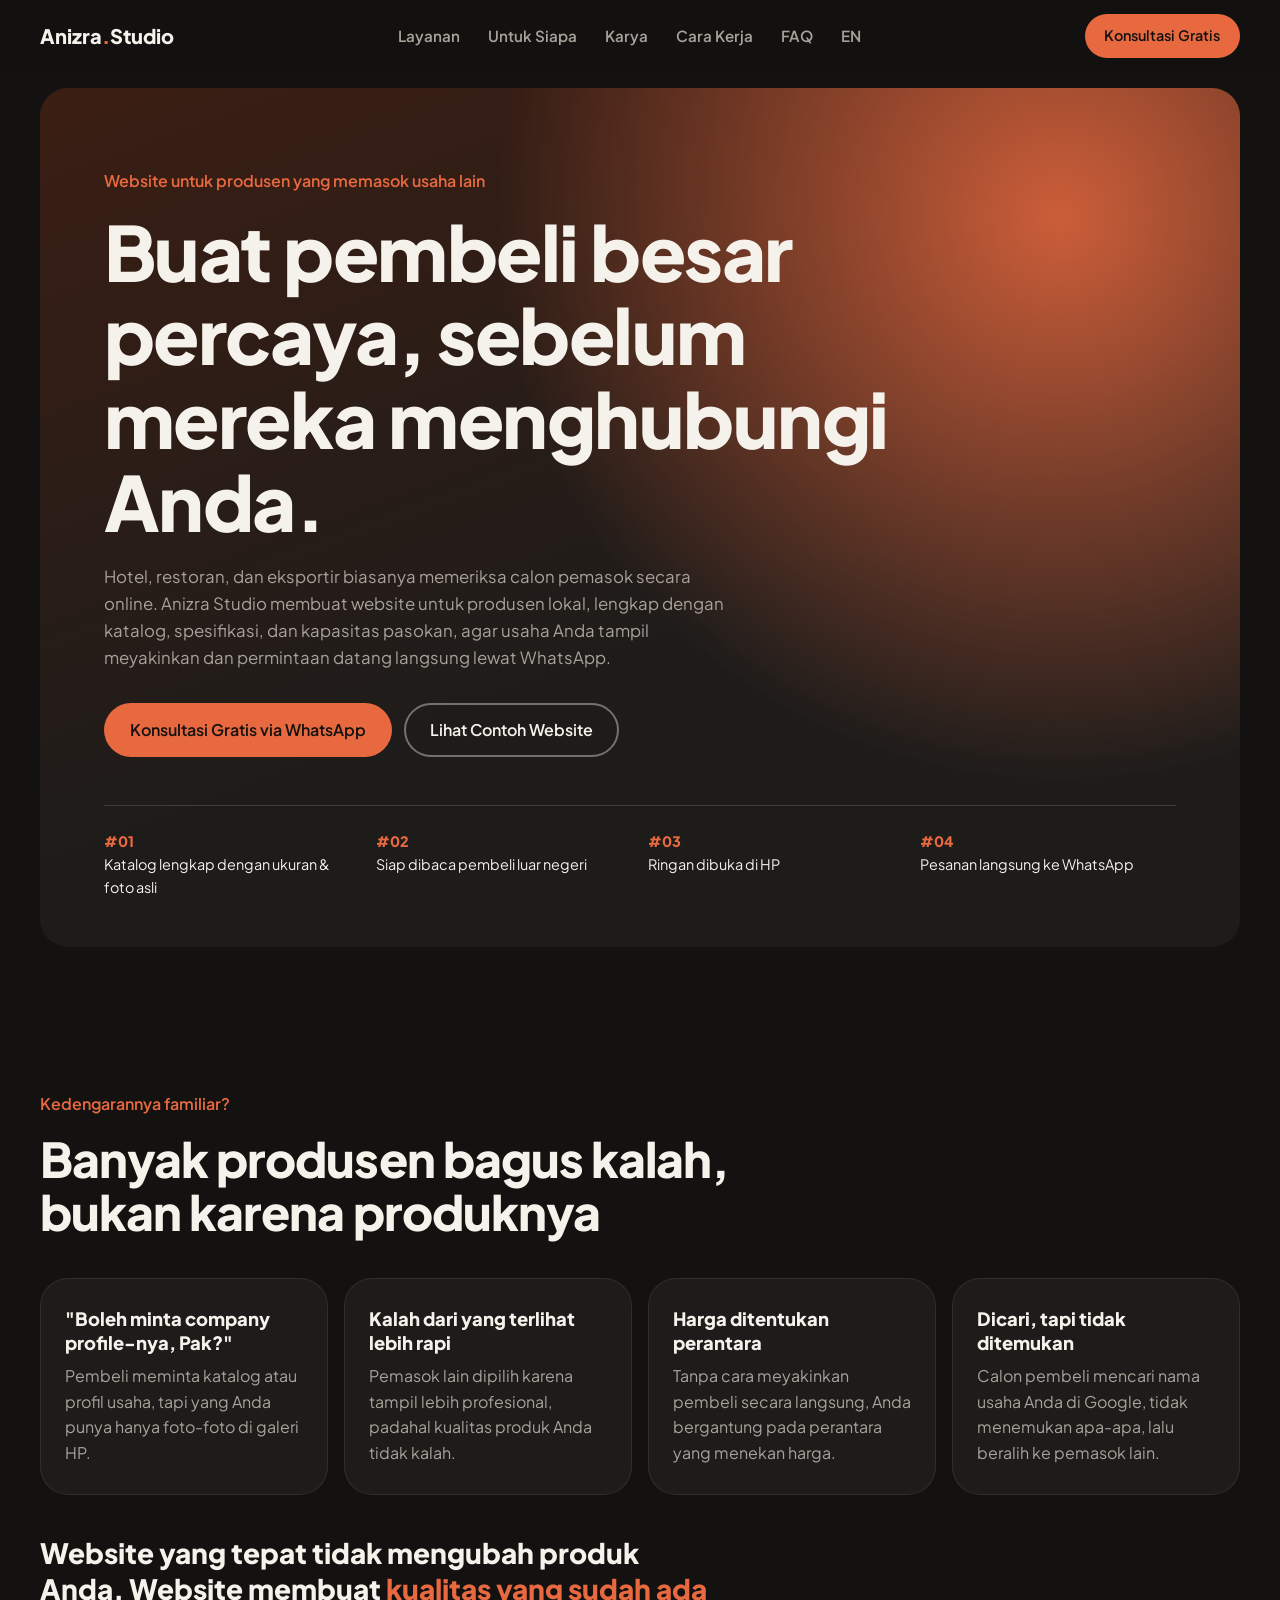
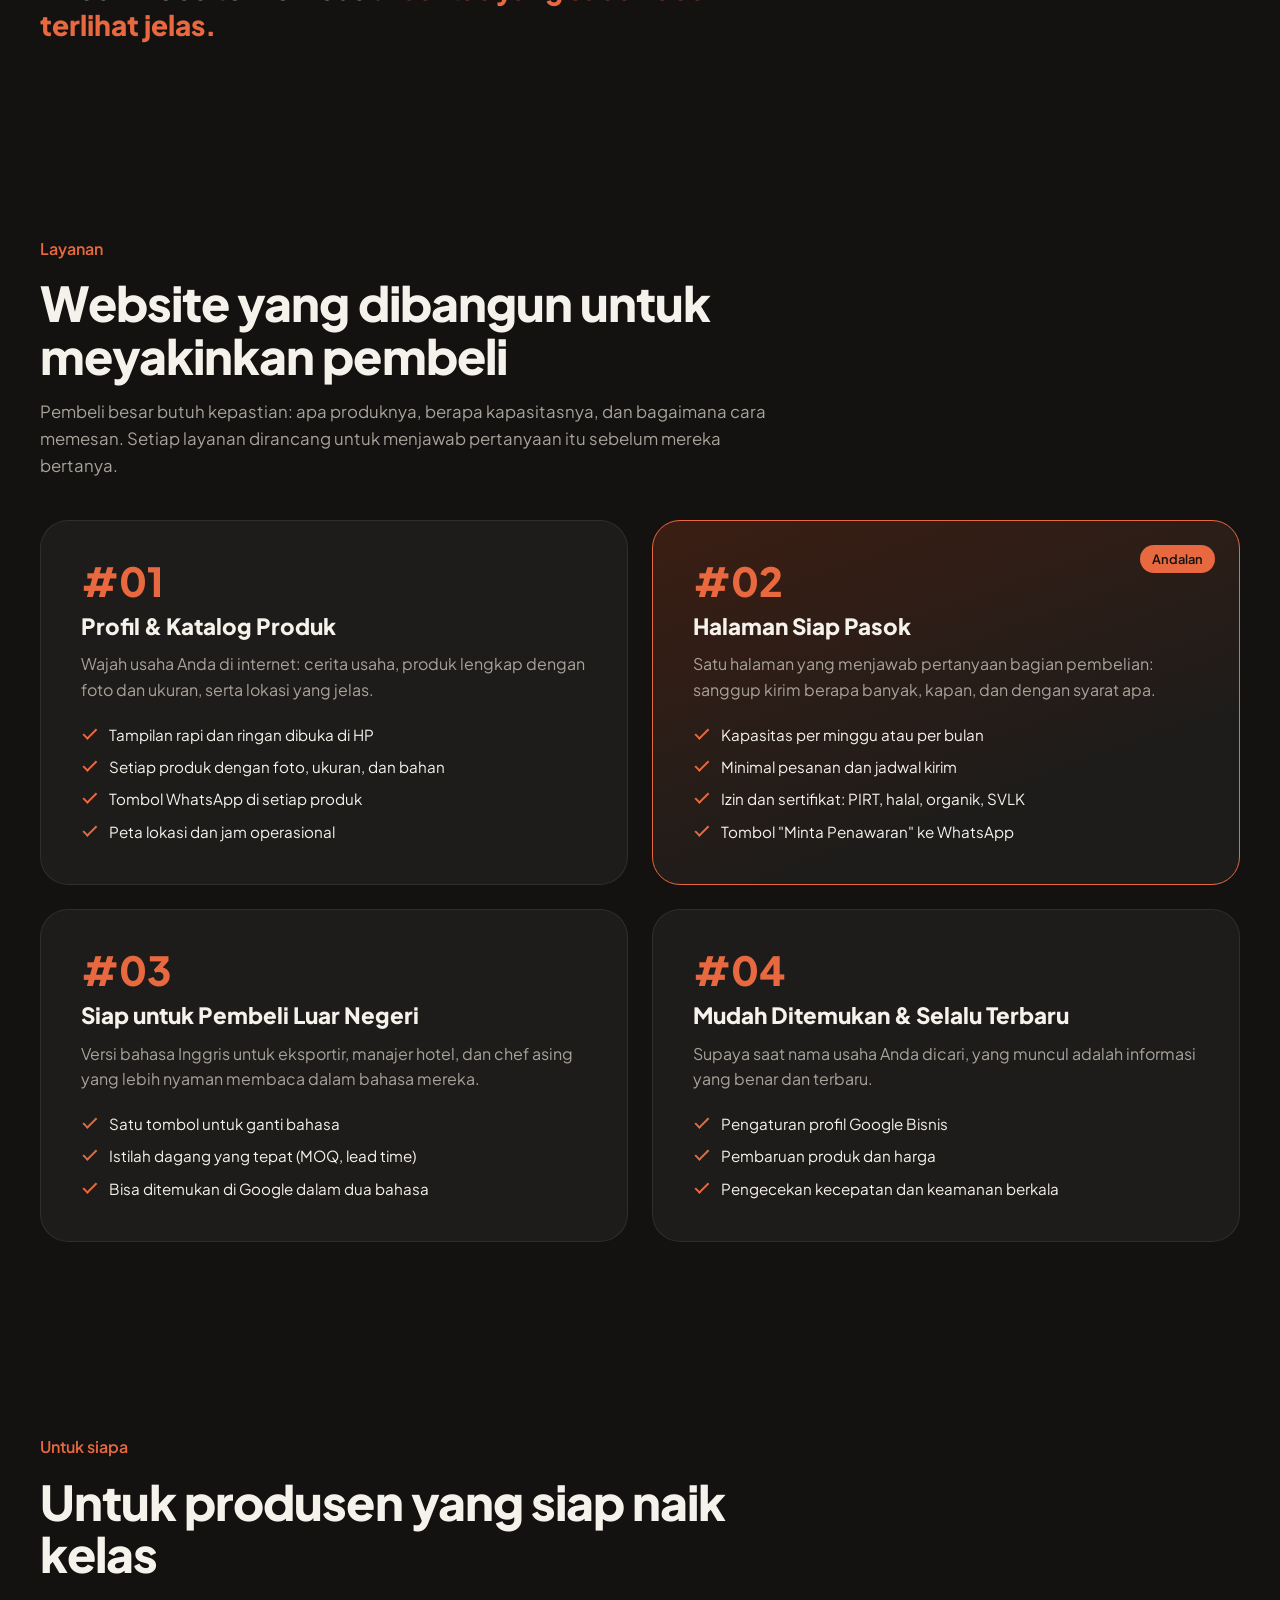
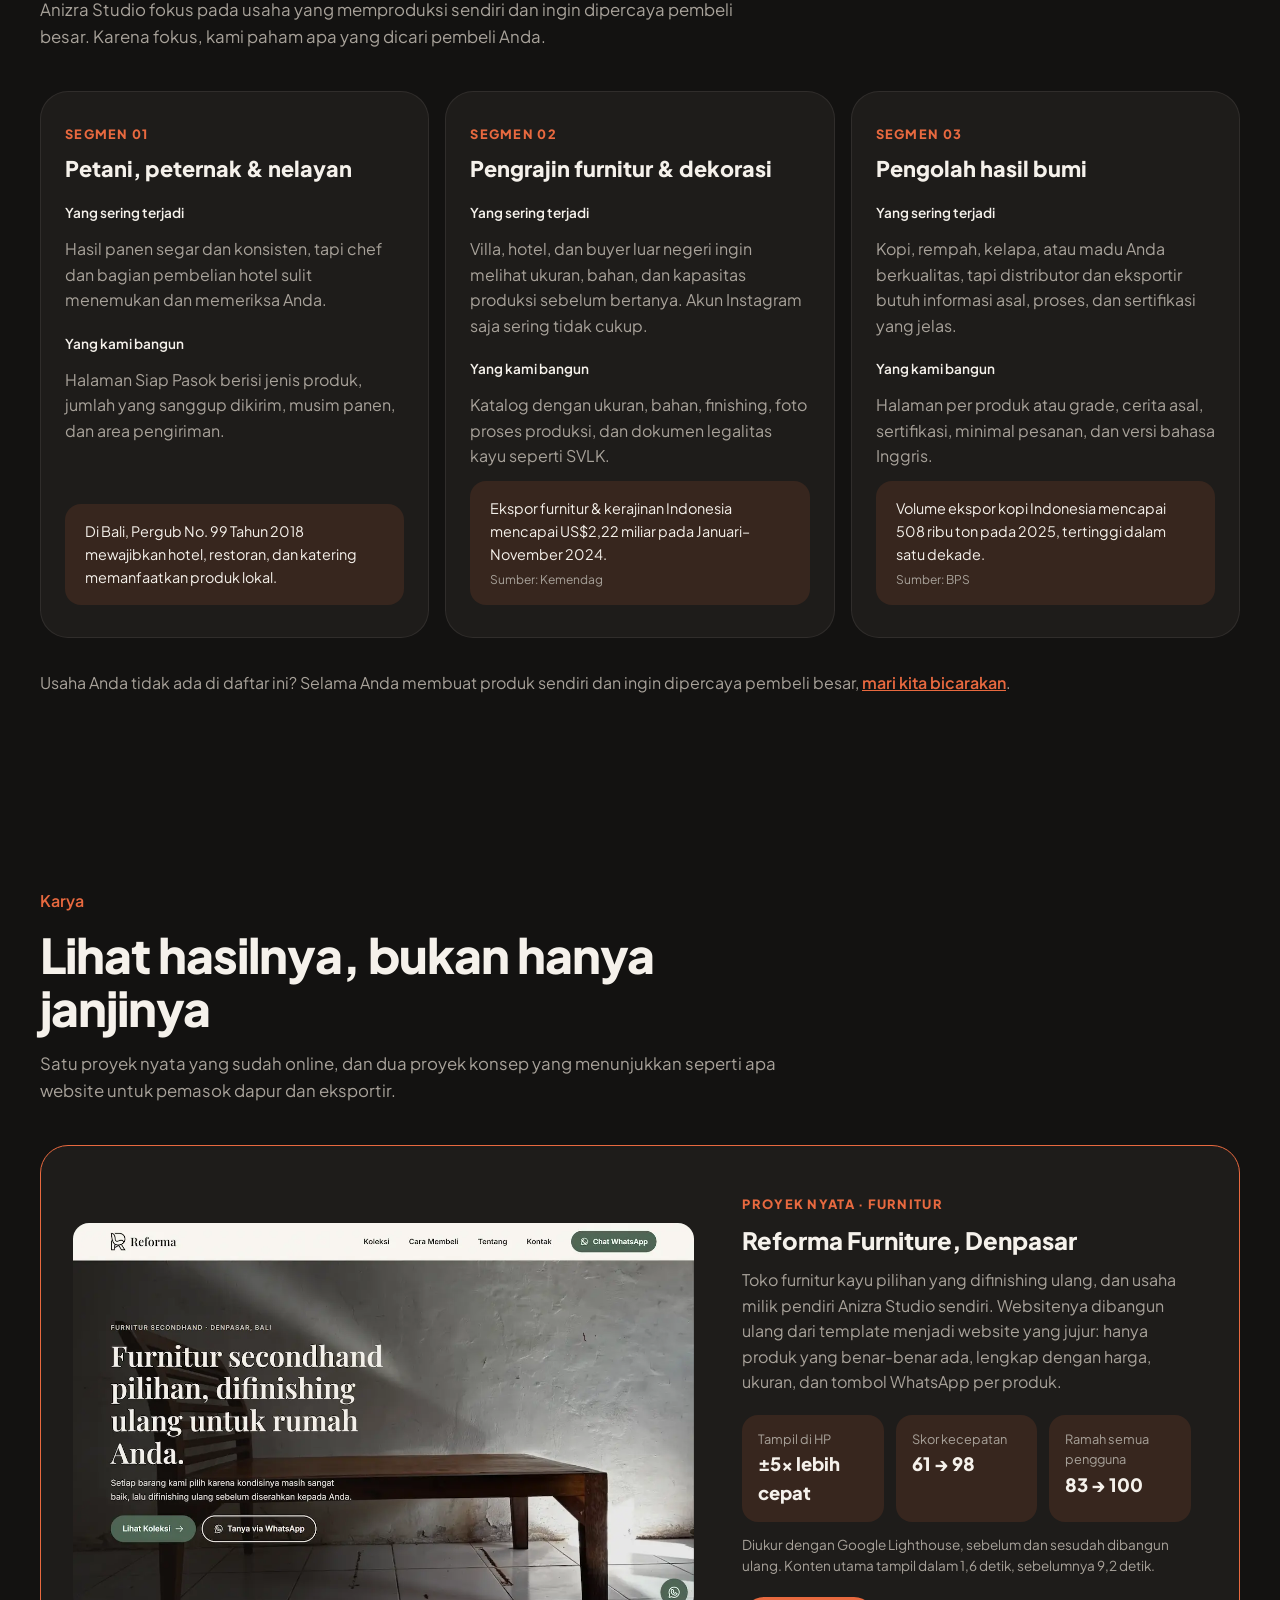
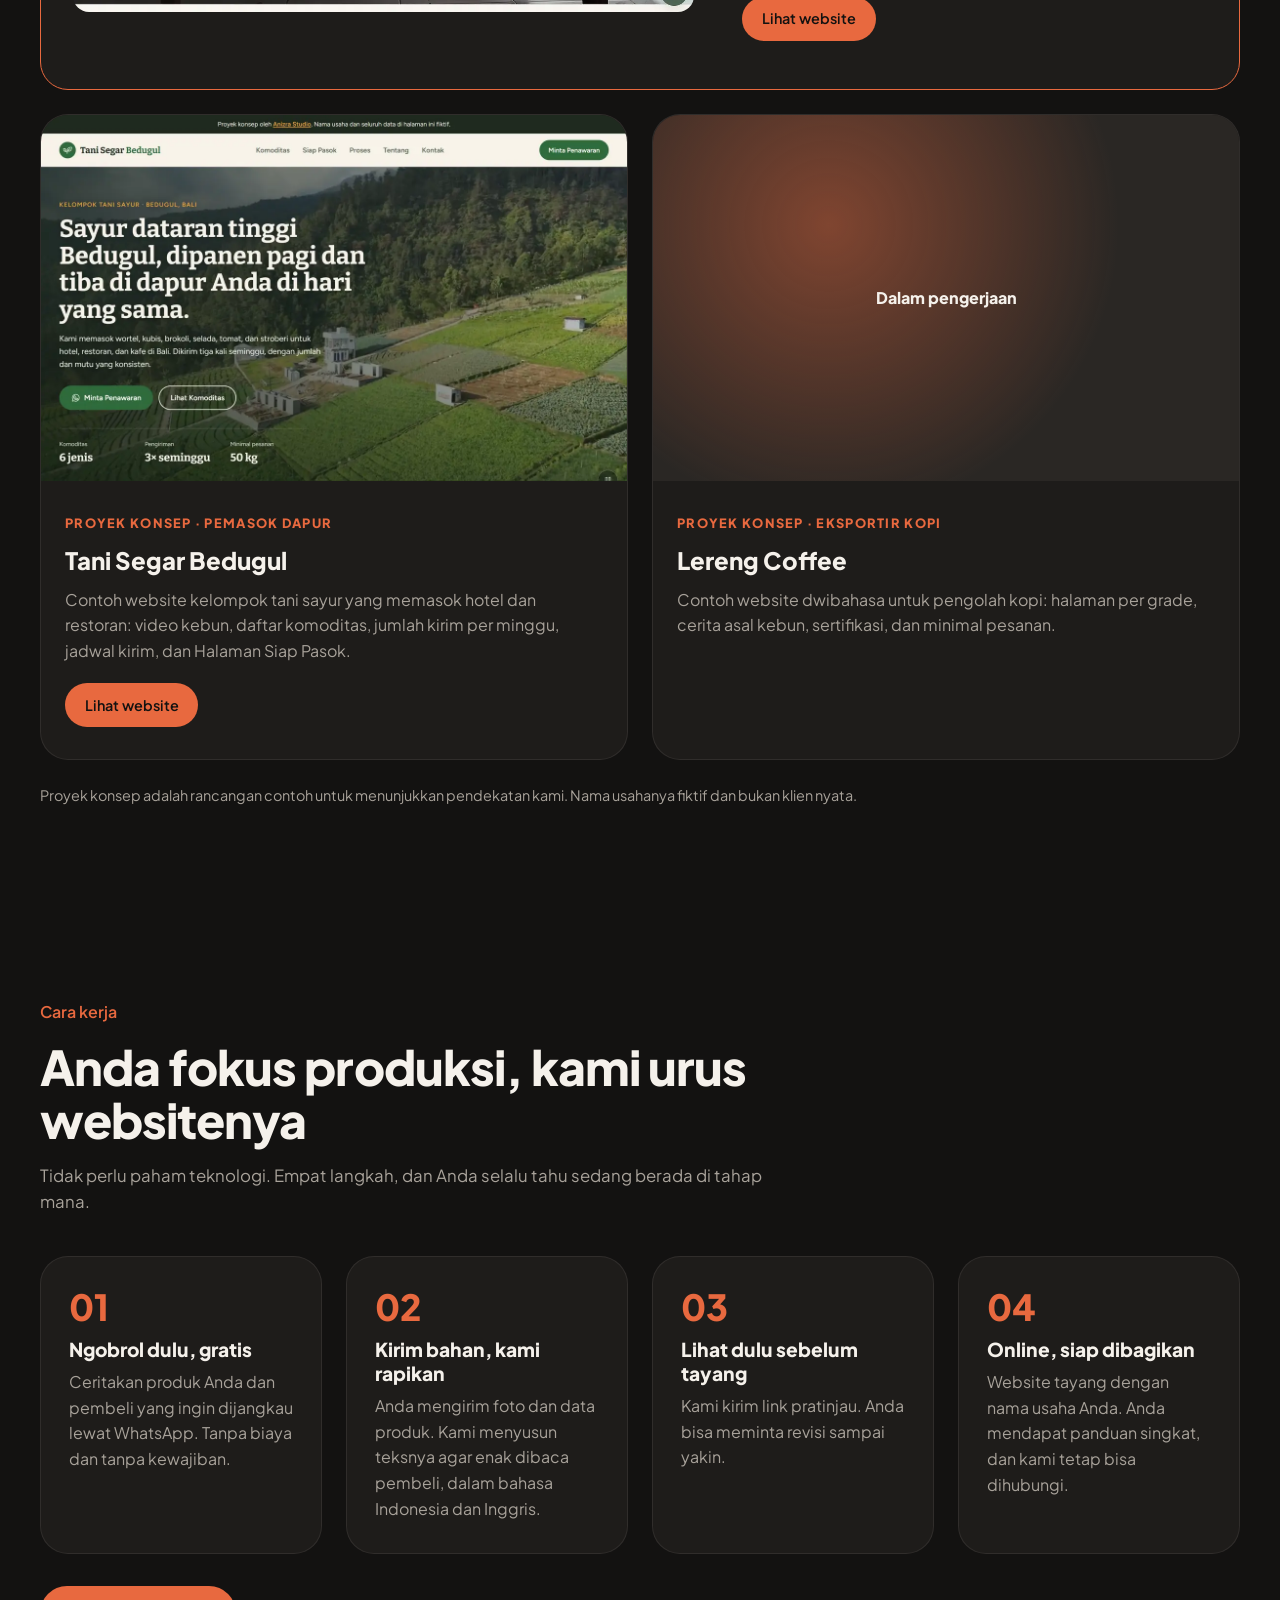
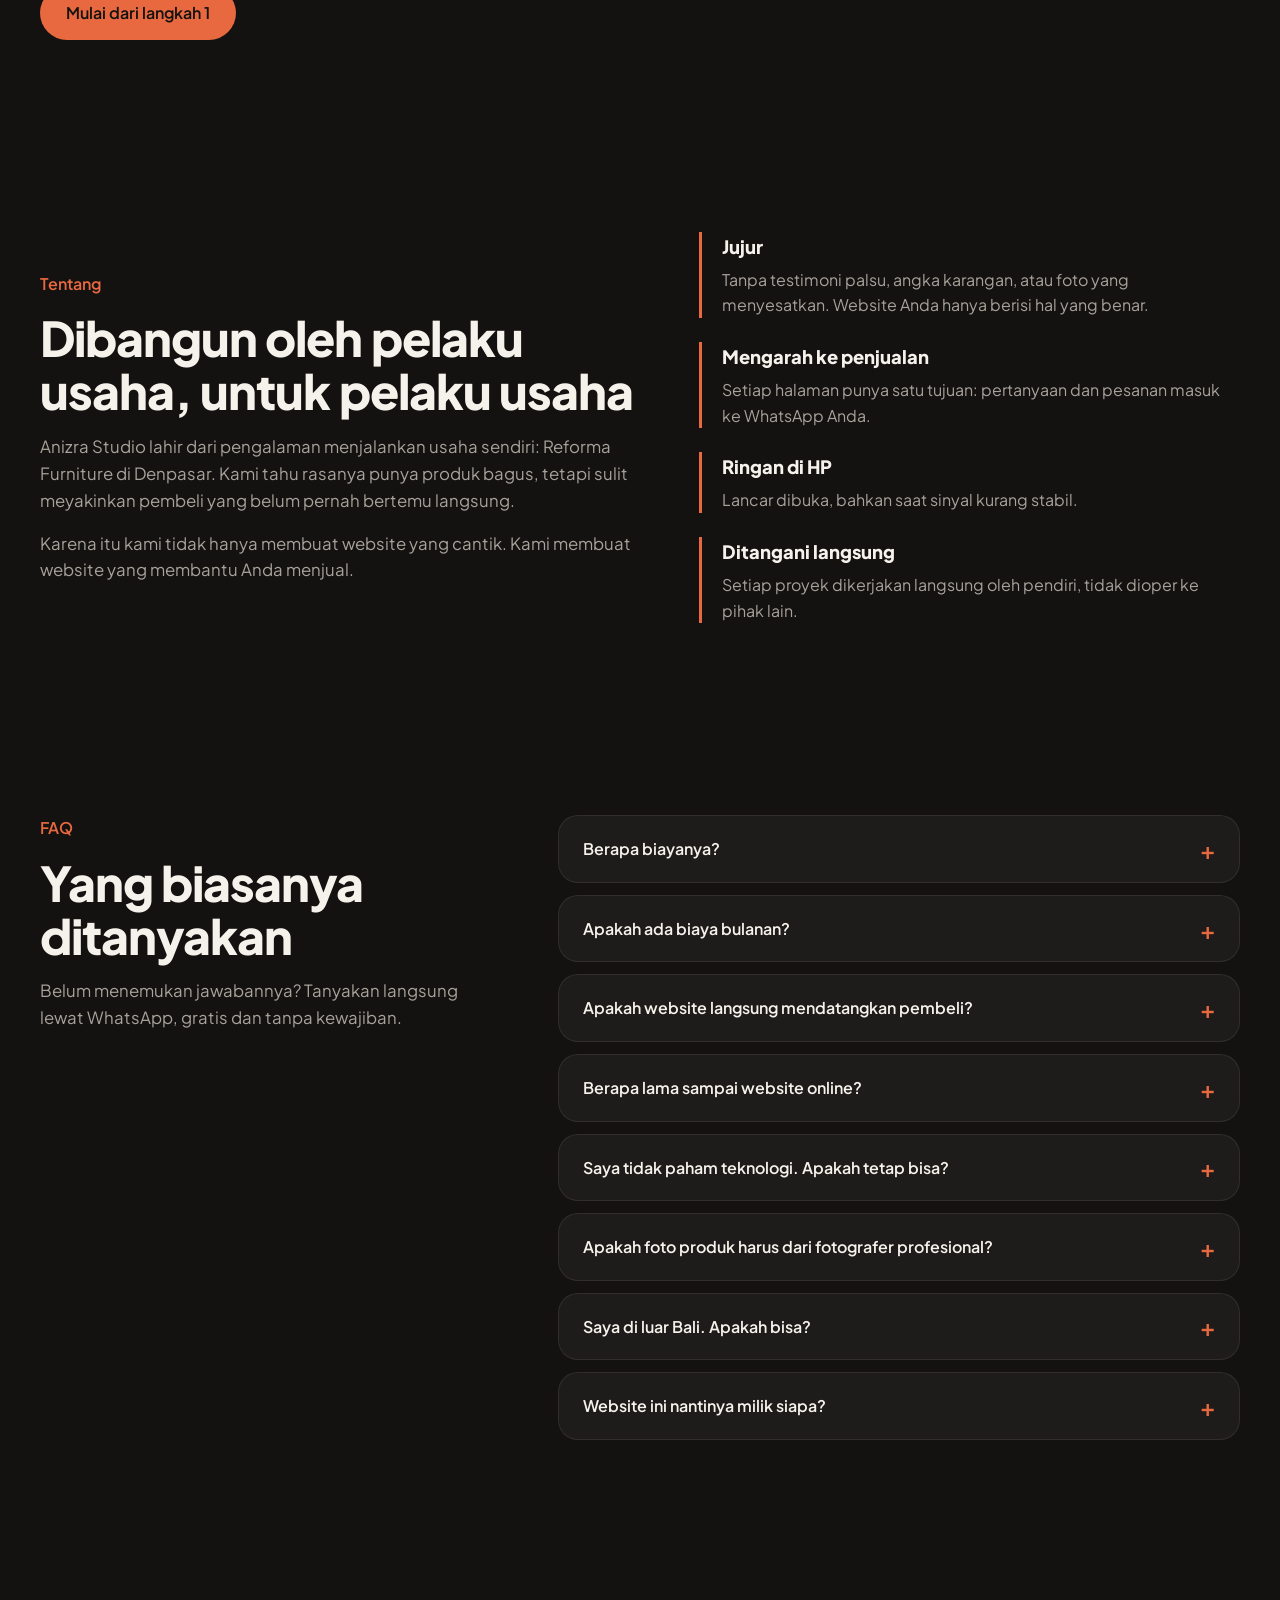
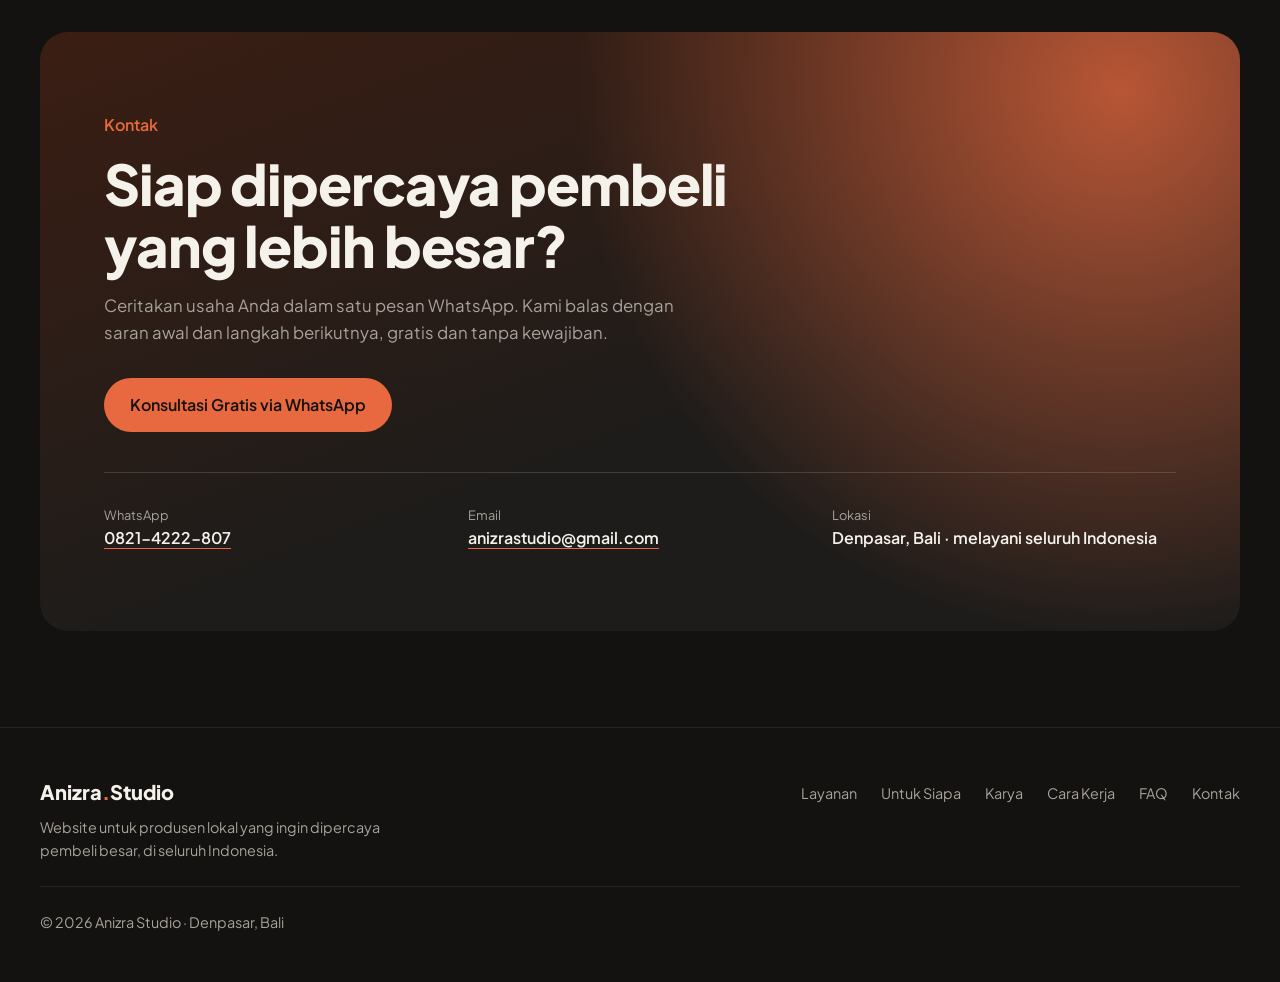
==== commit 0b13906e: "Tambah Tani Segar Bedugul di bagian Karya" ====
--- a/index.html
+++ b/index.html
@@ -280,13 +280,18 @@
                     </article>
 
                     <article class="work-card">
-                        <div class="work-card__placeholder">Dalam pengerjaan</div>
-                        <div class="work-card__body">
-                            <p class="work-card__tag">Proyek konsep · Pemasok dapur</p>
-                            <h3>Tani Segar Bedugul</h3>
-                            <p>Contoh website kelompok tani sayur yang memasok hotel dan restoran: daftar komoditas, jumlah kirim per minggu, jadwal kirim, dan area pengiriman.</p>
-                        </div>
-                    </article>
+    <div class="work-card__media">
+        <img src="assets/img/tani-segar.webp" alt="Halaman utama website konsep Tani Segar Bedugul" width="1200" height="750" loading="lazy">
+    </div>
+    <div class="work-card__body">
+        <p class="work-card__tag">Proyek konsep · Pemasok dapur</p>
+        <h3>Tani Segar Bedugul</h3>
+        <p>Contoh website kelompok tani sayur yang memasok hotel dan restoran: video kebun, daftar komoditas, jumlah kirim per minggu, jadwal kirim, dan Halaman Siap Pasok.</p>
+        <div class="work-card__links">
+            <a class="btn btn--primary btn--small" href="https://anizrastudio.github.io/tani-segar-bedugul/" target="_blank" rel="noopener noreferrer">Lihat website</a>
+        </div>
+    </div>
+</article>
 
                     <article class="work-card">
                         <div class="work-card__placeholder">Dalam pengerjaan</div>
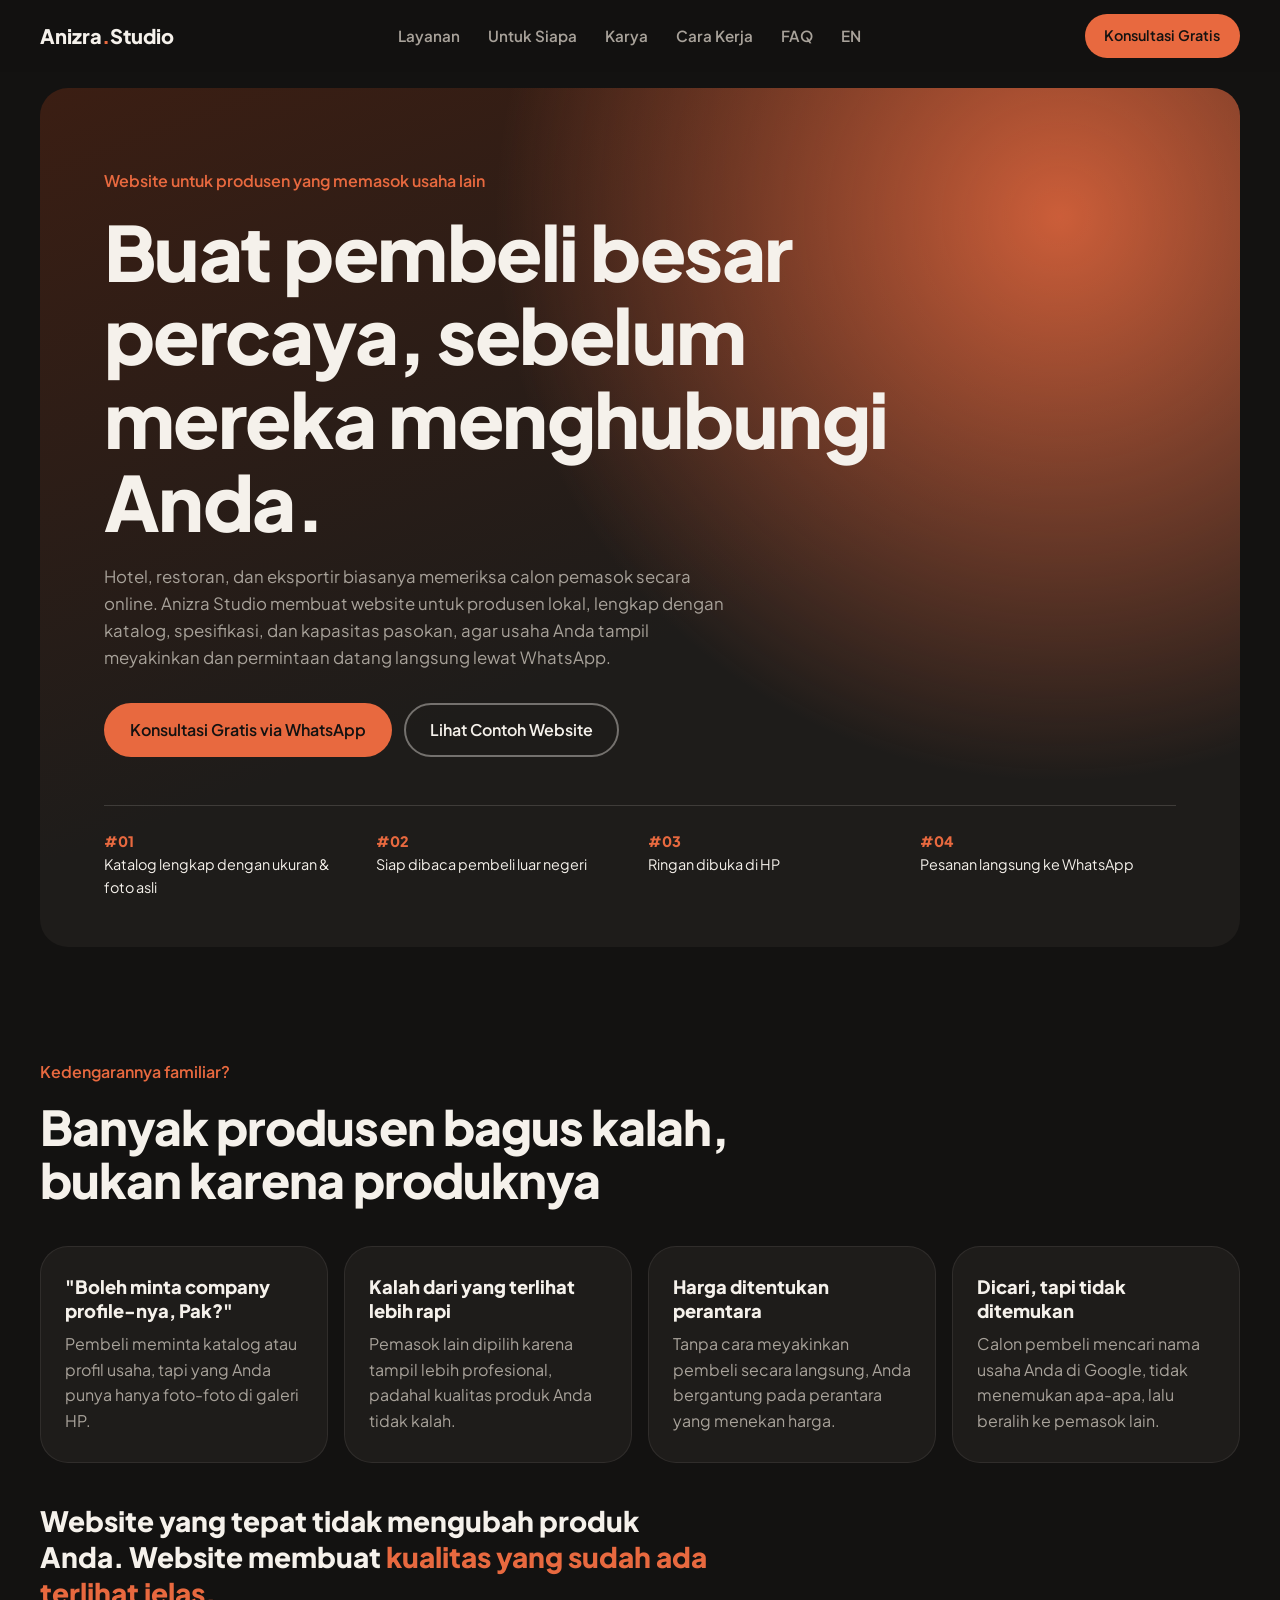
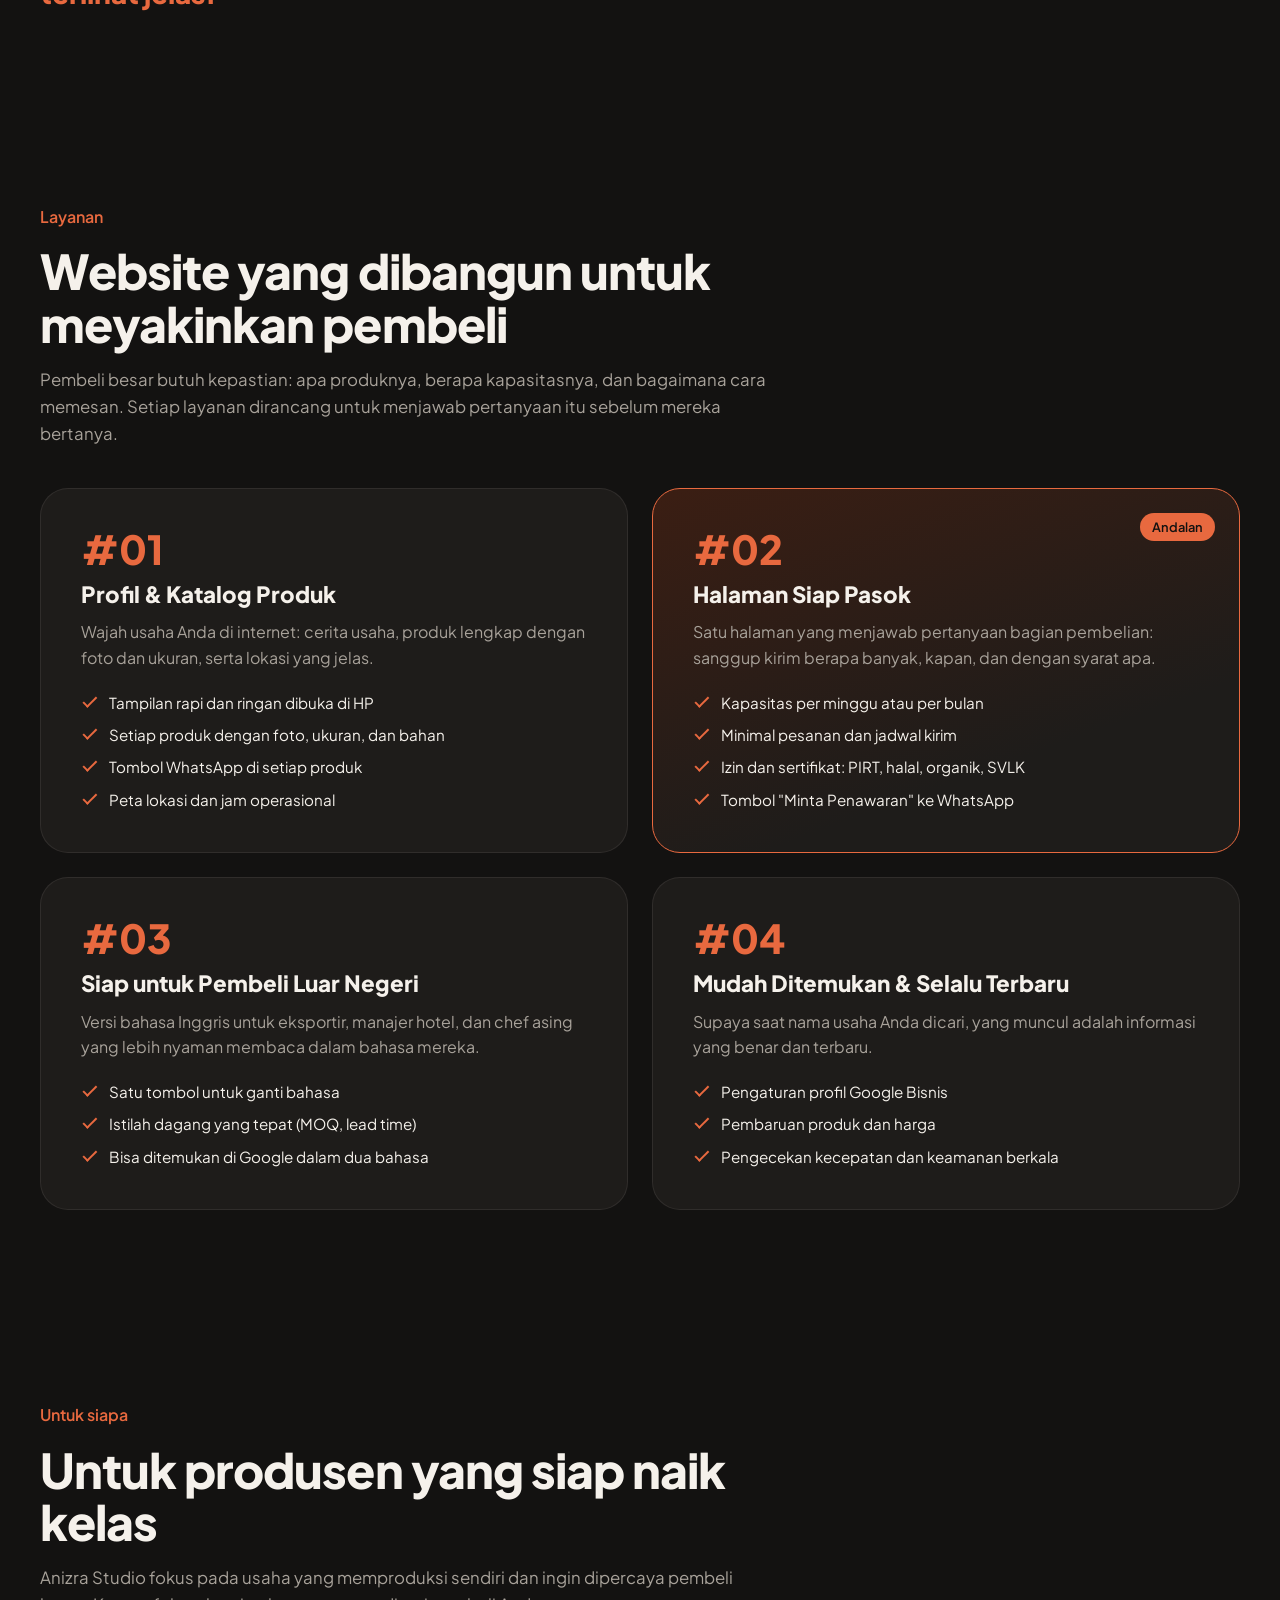
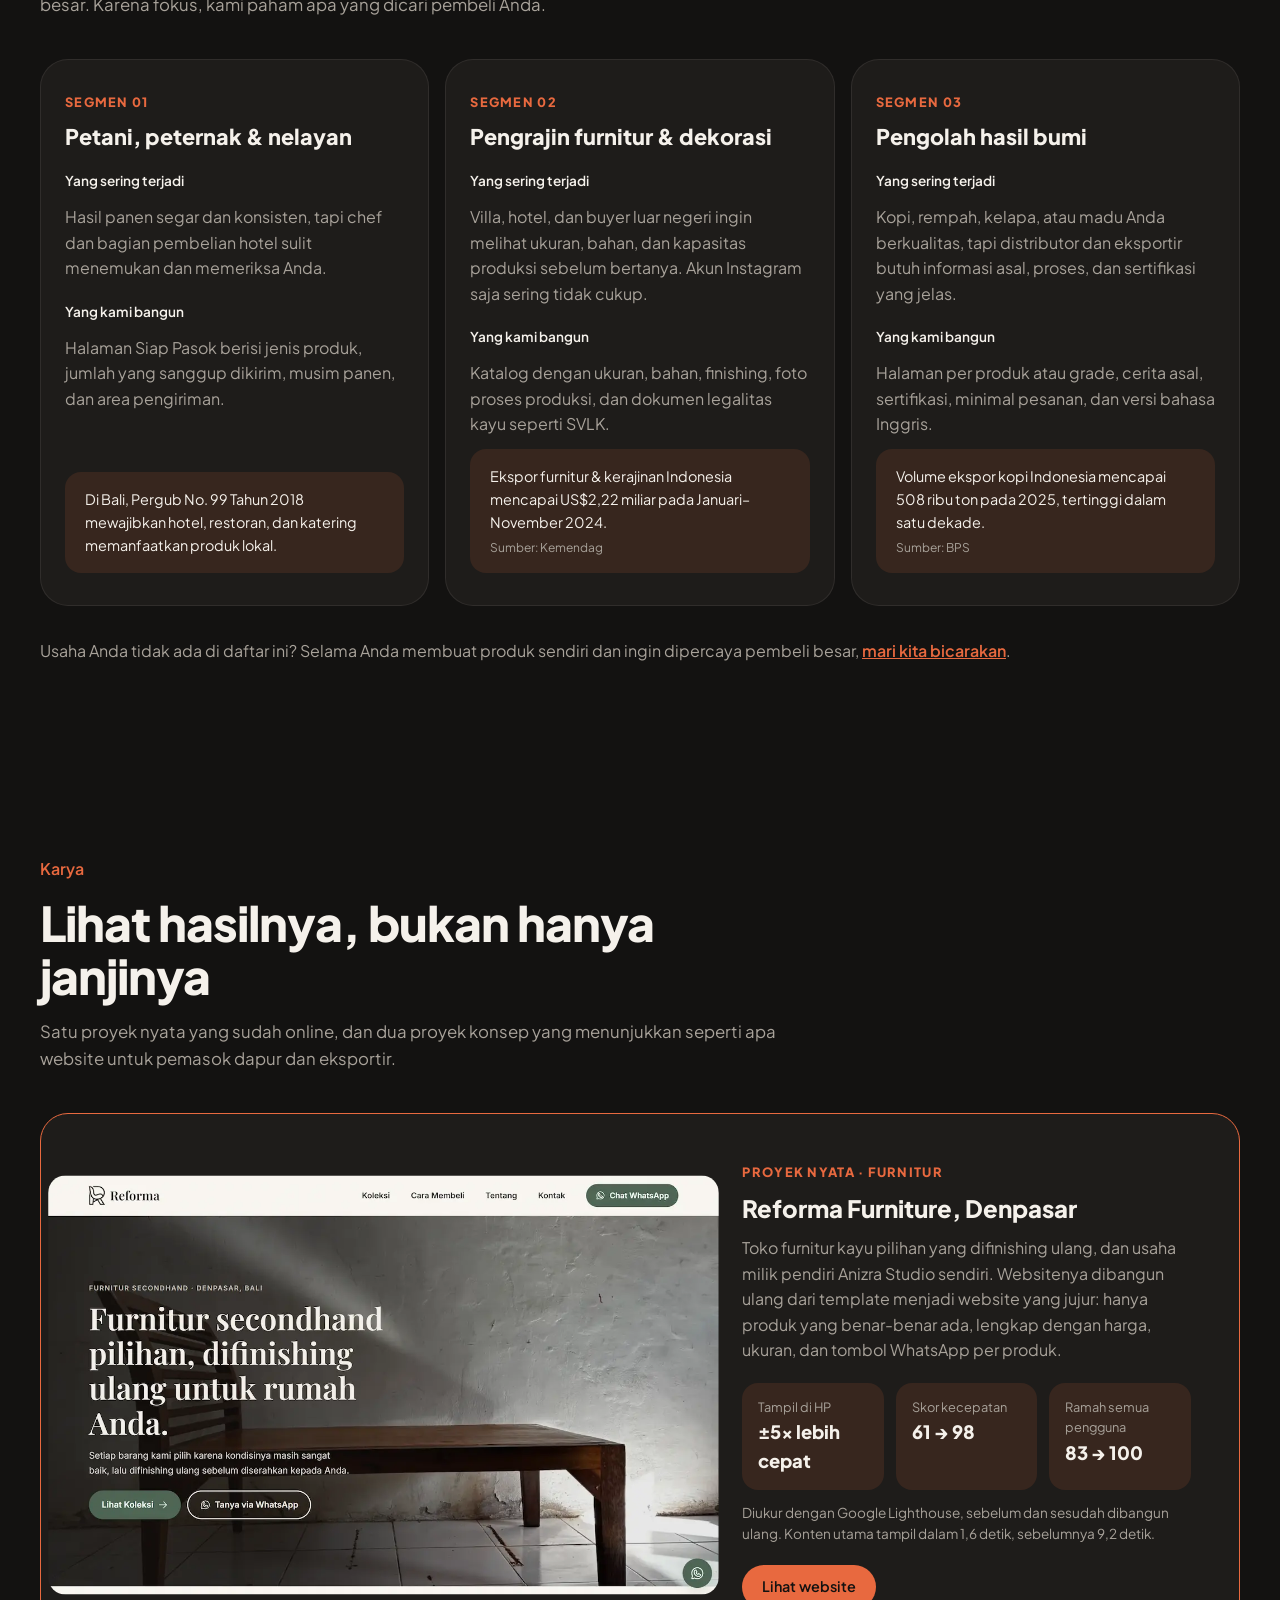
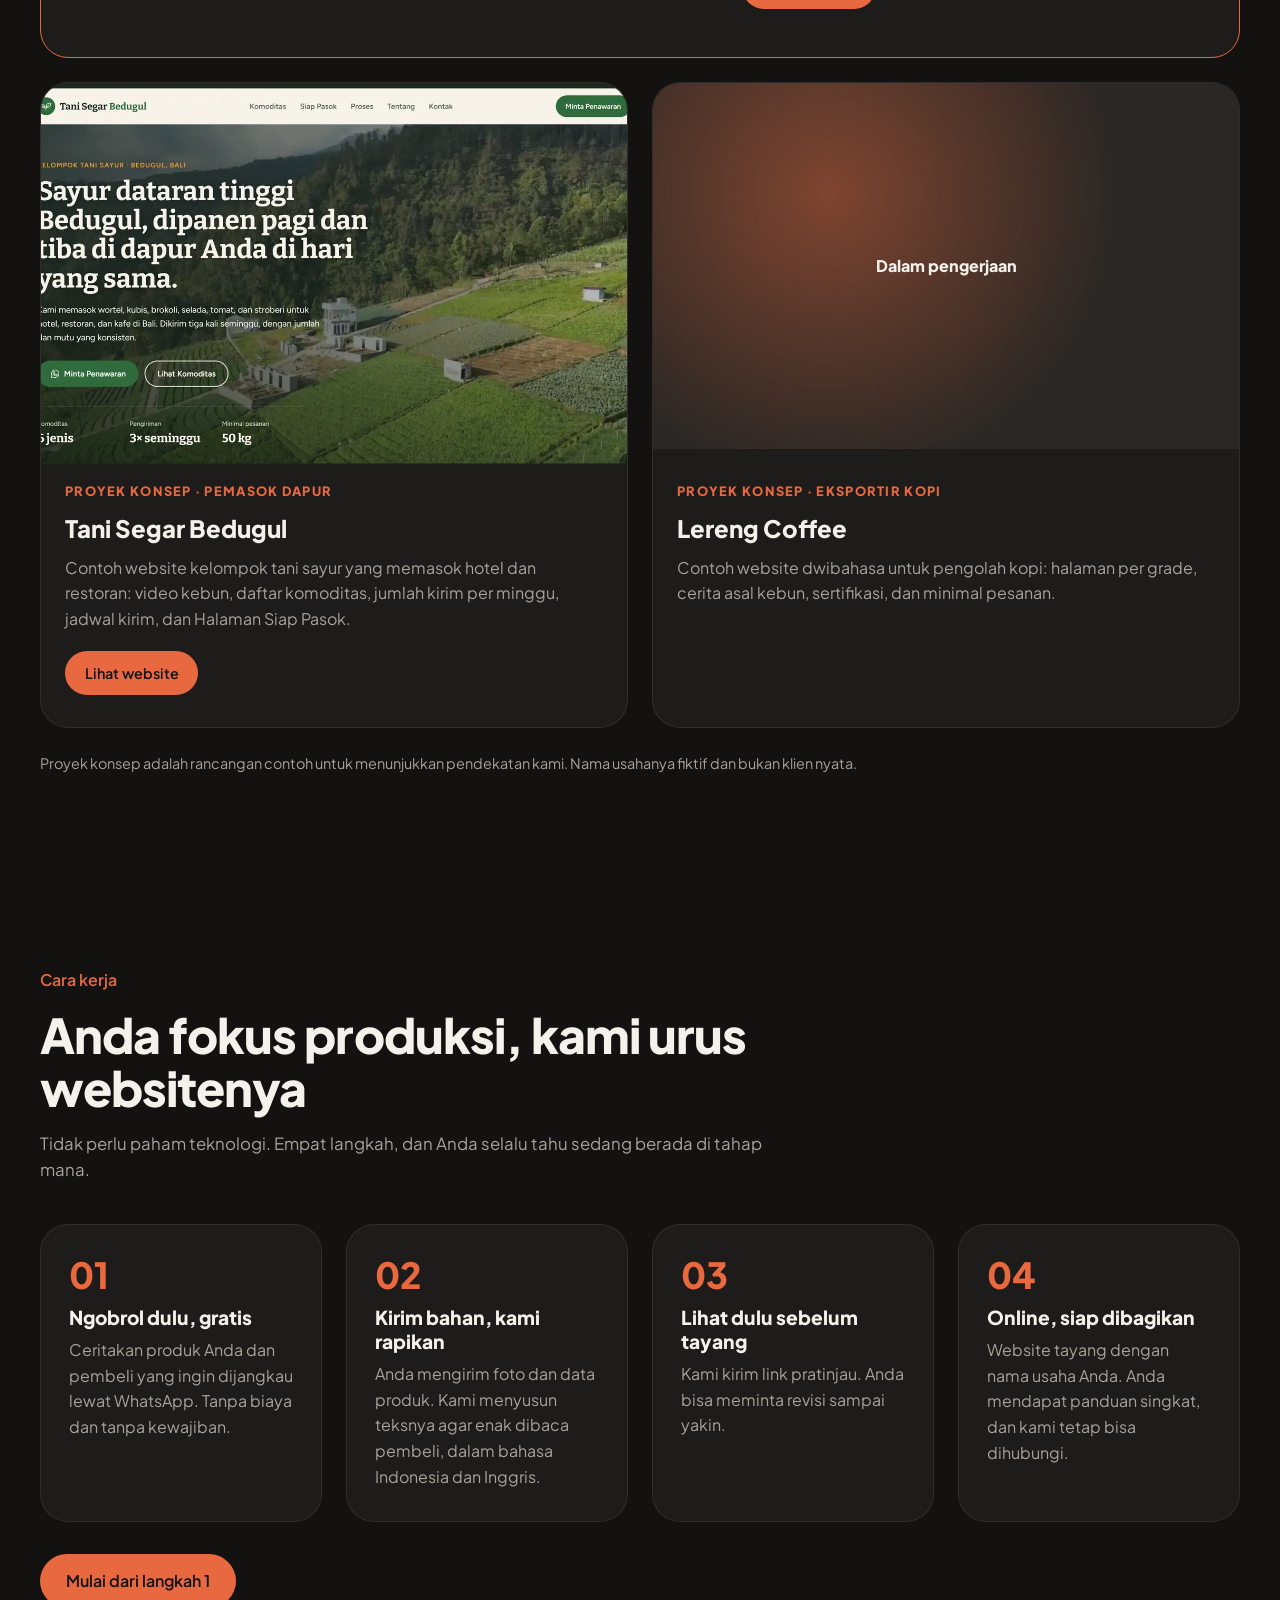
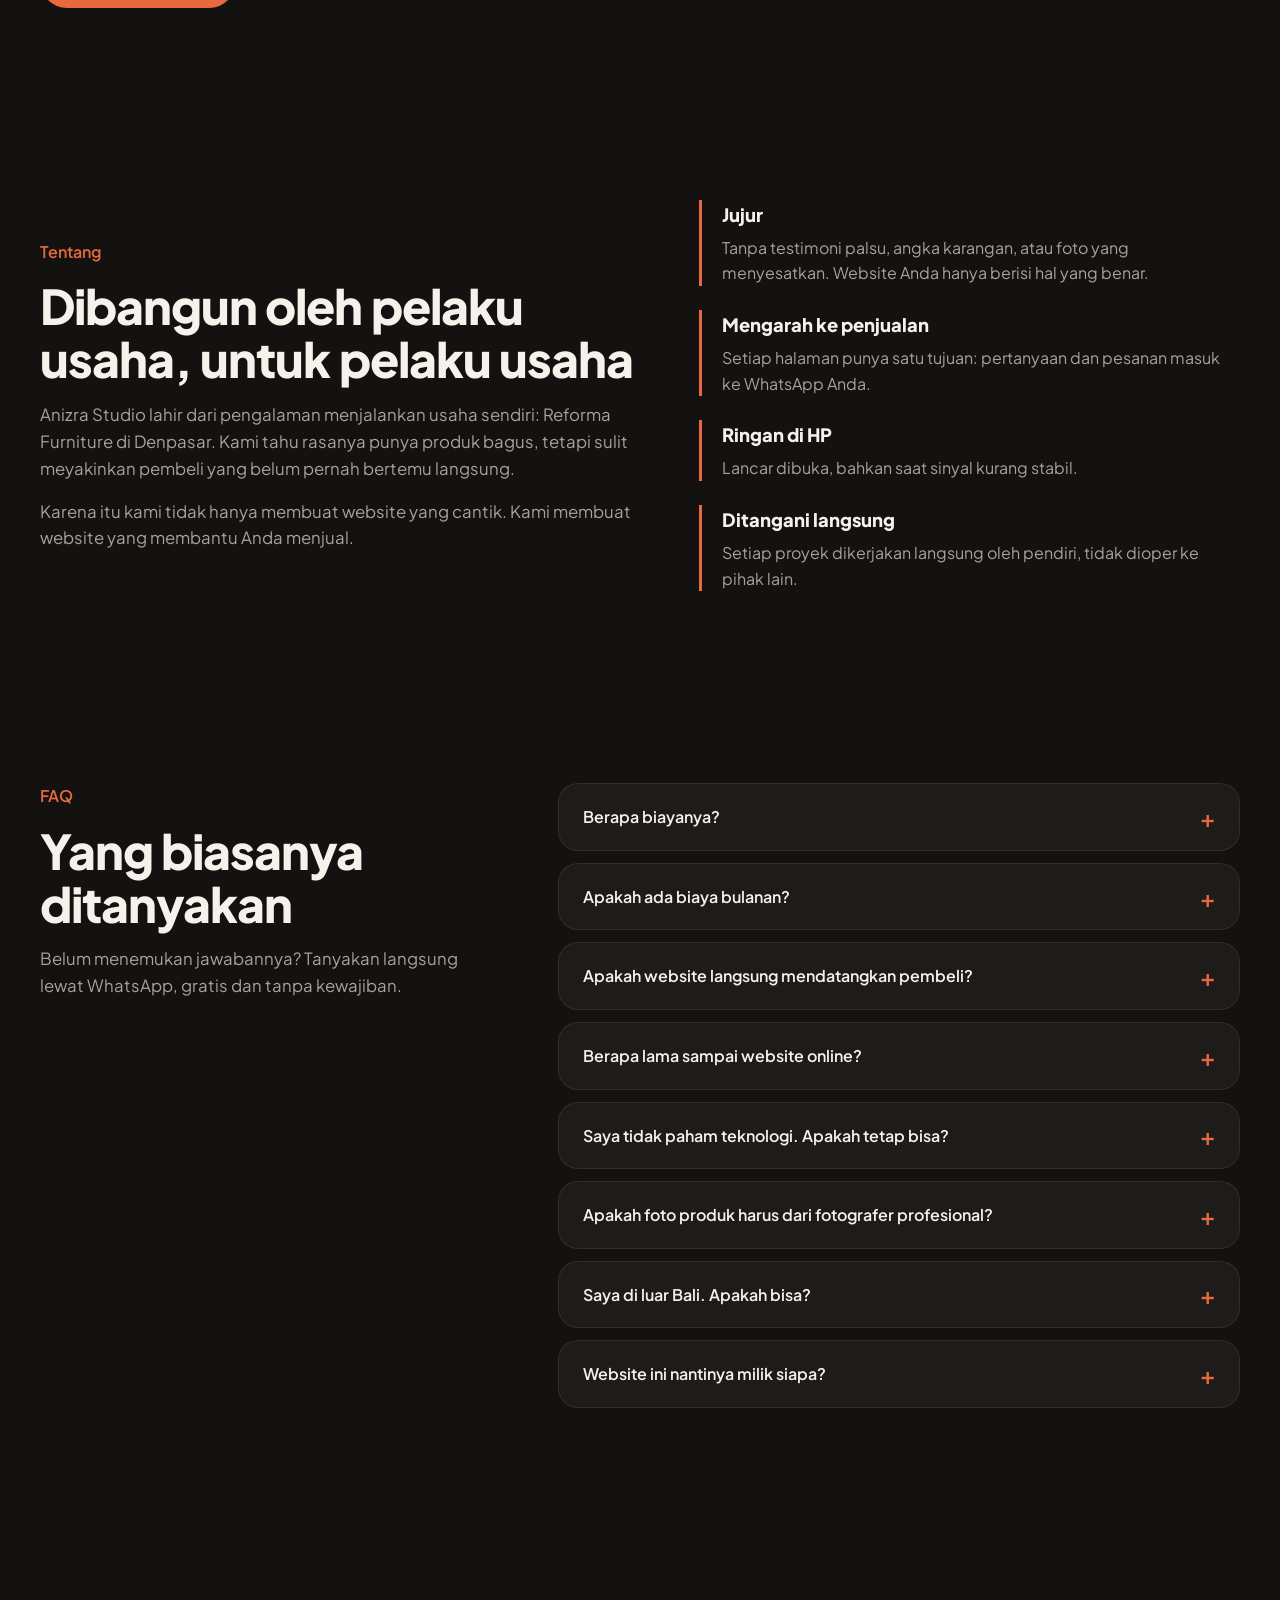
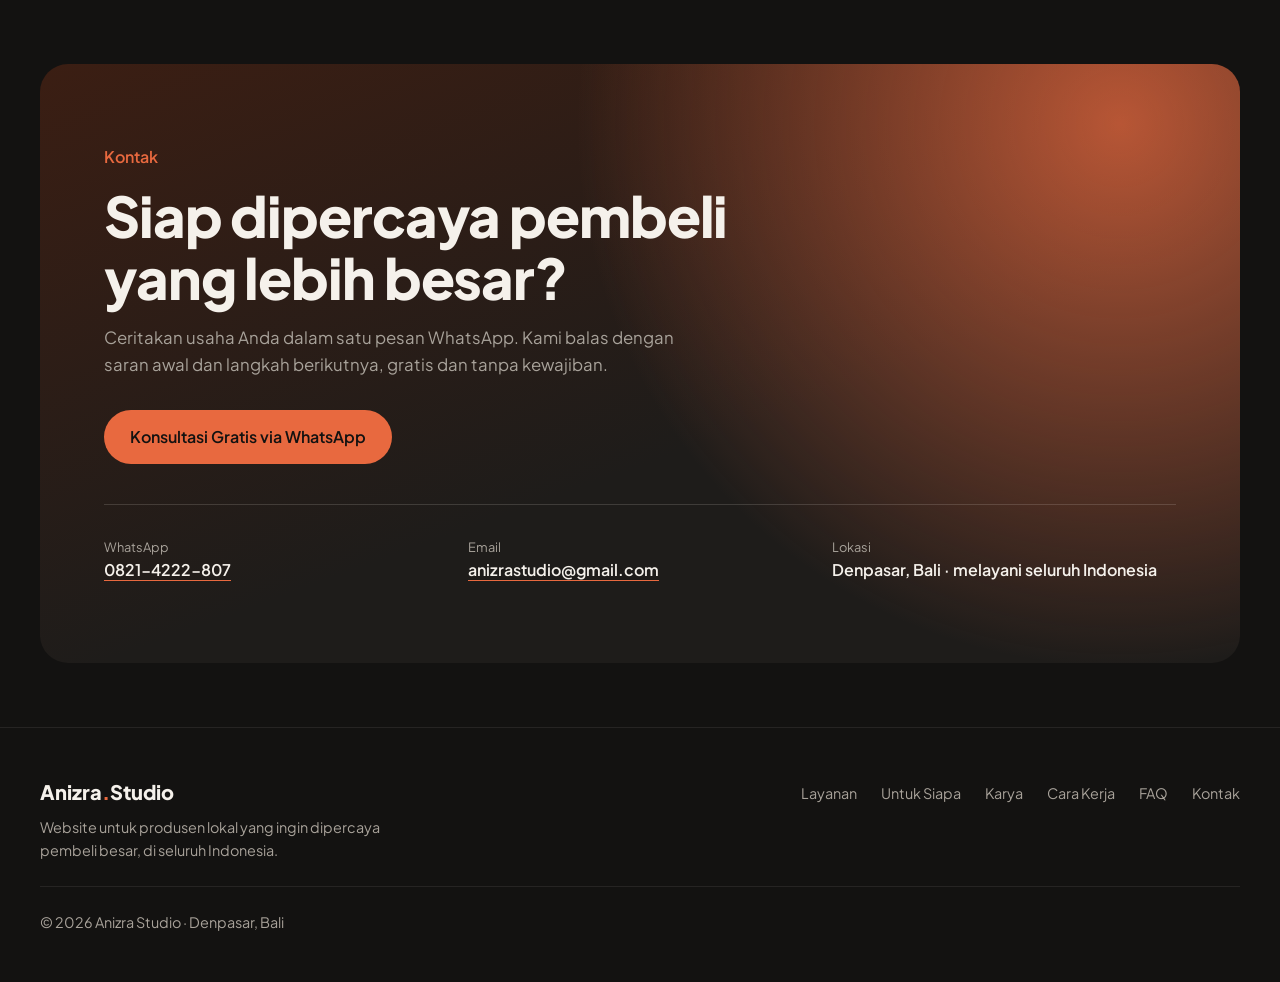
==== commit a699693e: "Pindah ke domain anizrastudio.com" ====
--- a/index.html
+++ b/index.html
@@ -7,7 +7,10 @@
     <title>Anizra Studio | Website untuk Produsen Lokal Indonesia</title>
     <meta name="description"
         content="Anizra Studio membuat website untuk produsen lokal, dari petani, perajin, hingga pengolah hasil bumi, agar dipercaya hotel, restoran, dan eksportir.">
-            <link rel="canonical" href="https://anizrastudio.github.io/">
+            <link rel="canonical" href="https://anizrastudio.com/">
+               <link rel="alternate" hreflang="id" href="https://anizrastudio.com/">
+   <link rel="alternate" hreflang="en" href="https://anizrastudio.com/en/">
+   <link rel="alternate" hreflang="x-default" href="https://anizrastudio.com/">
     <meta name="theme-color" content="#131211">
     <link rel="icon" href="assets/img/favicon.svg" type="image/svg+xml">
 
@@ -16,8 +19,8 @@
     <meta property="og:site_name" content="Anizra Studio">
     <meta property="og:title" content="Anizra Studio | Website untuk Produsen Lokal Indonesia">
     <meta property="og:description" content="Website yang membuat hotel, restoran, dan eksportir percaya pada produk Anda. Konsultasi gratis via WhatsApp.">
-    <meta property="og:url" content="https://anizrastudio.github.io/">
-    <meta property="og:image" content="https://anizrastudio.github.io/assets/img/og-image.jpg">
+    <meta property="og:url" content="https://anizrastudio.com/">
+    <meta property="og:image" content="https://anizrastudio.com/assets/img/og-image.jpg">
     <meta property="og:image:width" content="1200">
     <meta property="og:image:height" content="630">
     <meta property="og:image:alt" content="Anizra Studio: Buat pembeli besar percaya, sebelum mereka menghubungi Anda.">
@@ -38,8 +41,8 @@
       "@type": "ProfessionalService",
       "name": "Anizra Studio",
       "description": "Jasa pembuatan website untuk produsen lokal agar dipercaya hotel, restoran, dan eksportir.",
-      "url": "https://anizrastudio.github.io/",
-      "image": "https://anizrastudio.github.io/assets/img/og-image.jpg",
+      "url": "https://anizrastudio.com/",
+      "image": "https://anizrastudio.com/assets/img/og-image.jpg",
       "telephone": "+628214222807",
       "email": "anizrastudio@gmail.com",
       "address": {
--- a/css/styles.css
+++ b/css/styles.css
@@ -419,6 +419,37 @@
   line-height: 1.3;
 }
 .problems-note span { color: var(--color-accent); }
+
+/* ===== Animasi halus =====
+   Kelas .reveal dipasang oleh JavaScript (initReveal), jadi tanpa JavaScript semua tetap terlihat.
+   Hanya memakai opacity, translate, scale, dan transform: ringan bagi browser, scroll tetap mulus.
+   Semua otomatis mati bagi pengunjung yang memilih "kurangi animasi". */
+@media (prefers-reduced-motion: no-preference) {
+  /* Kartu sedikit terangkat saat disentuh mouse */
+  .problem-card, .service-card, .segment-card, .work-card { transition: transform 0.25s ease, border-color 0.25s ease; }
+  .problem-card:hover, .service-card:hover, .segment-card:hover, .work-card:hover {
+    transform: translateY(-4px);
+    border-color: rgba(232, 105, 63, 0.5);
+  }
+
+  /* Muncul saat di-scroll, ke bawah maupun ke atas */
+  .reveal {
+    opacity: 0;
+    translate: 0 32px;
+    transition:
+      opacity 0.7s ease var(--delay, 0s),
+      translate 0.7s ease var(--delay, 0s),
+      transform 0.25s ease,
+      border-color 0.25s ease;
+  }
+  .reveal[data-from="top"] { translate: 0 -32px; }
+  .reveal.is-visible { opacity: 1; translate: none; }
+
+  /* Gambar karya sedikit "zoom out" saat muncul */
+  .reveal-zoom .work-card__media img { scale: 1.08; transition: scale 1.1s ease var(--delay, 0s); }
+  .reveal-zoom.is-visible .work-card__media img { scale: 1; }
+
+}
 
 /* ===== Layar lebar (laptop) ===== */
 @media (min-width: 900px) {
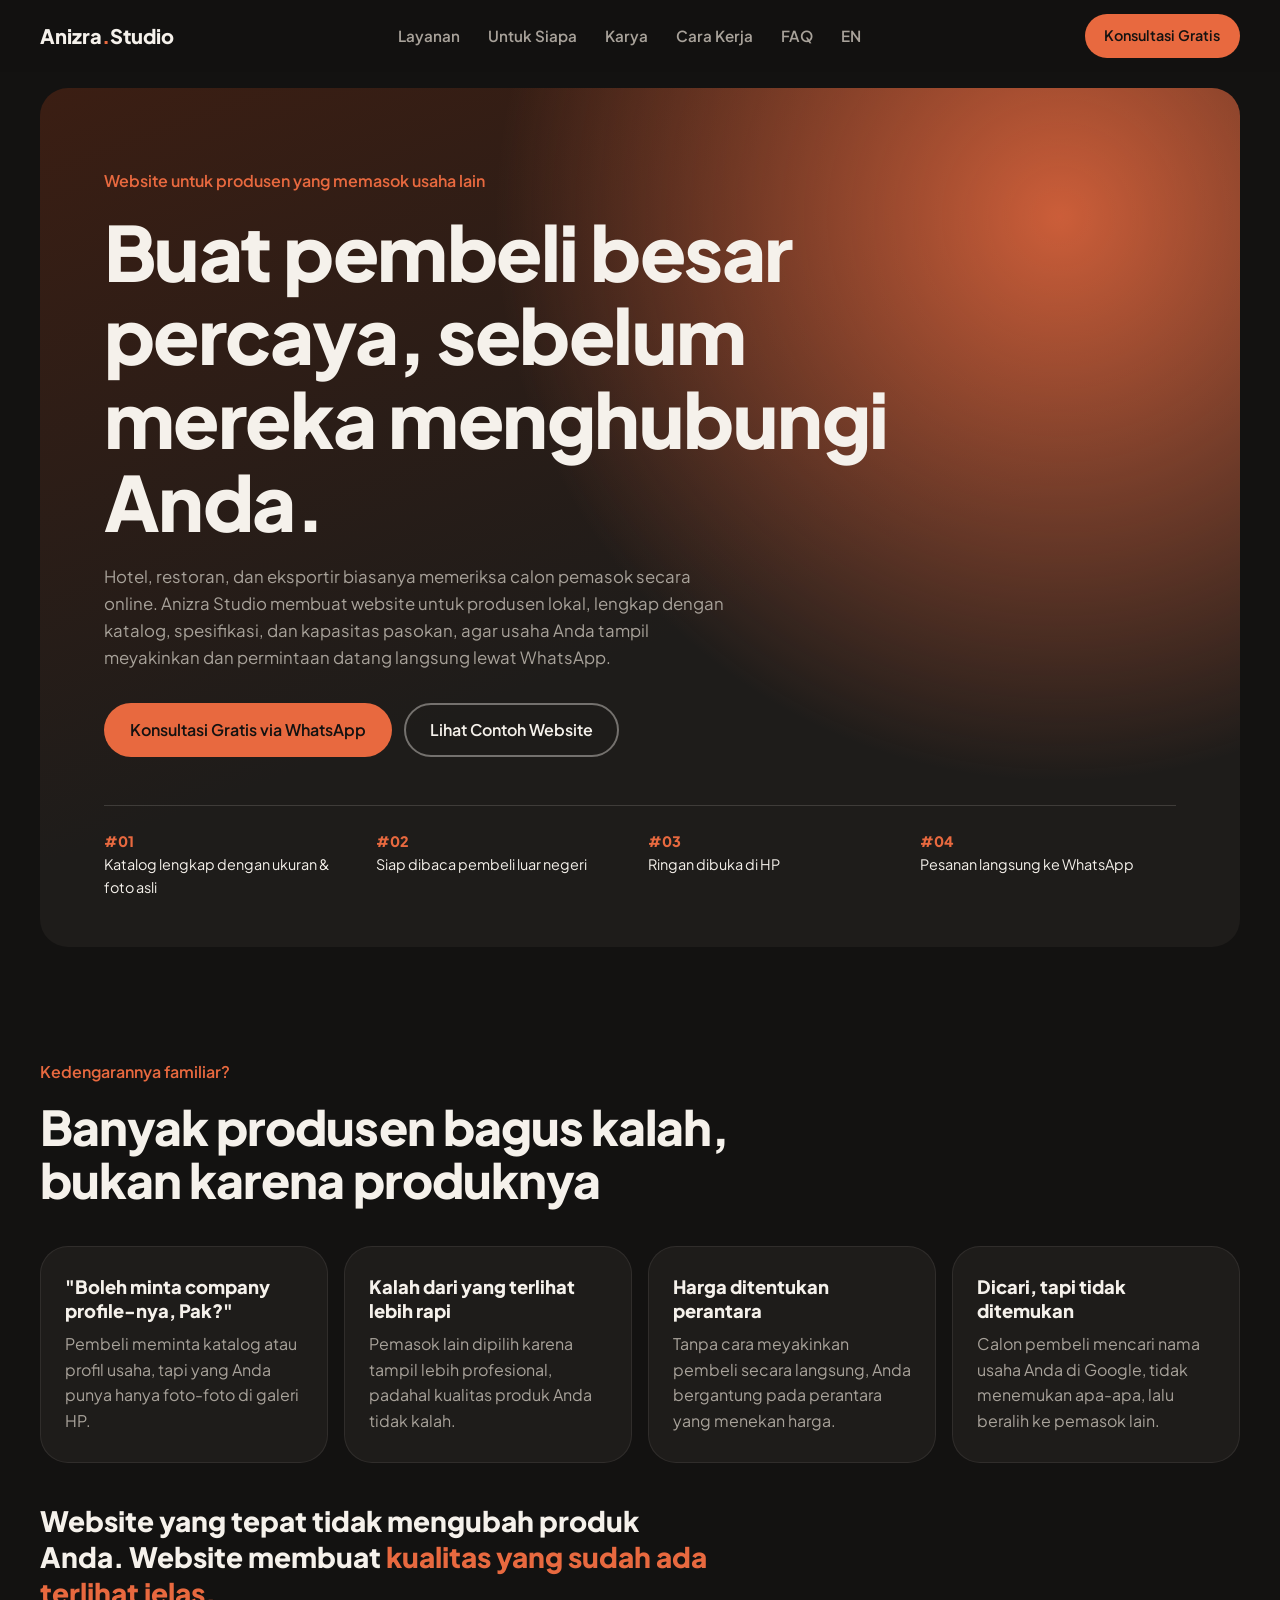
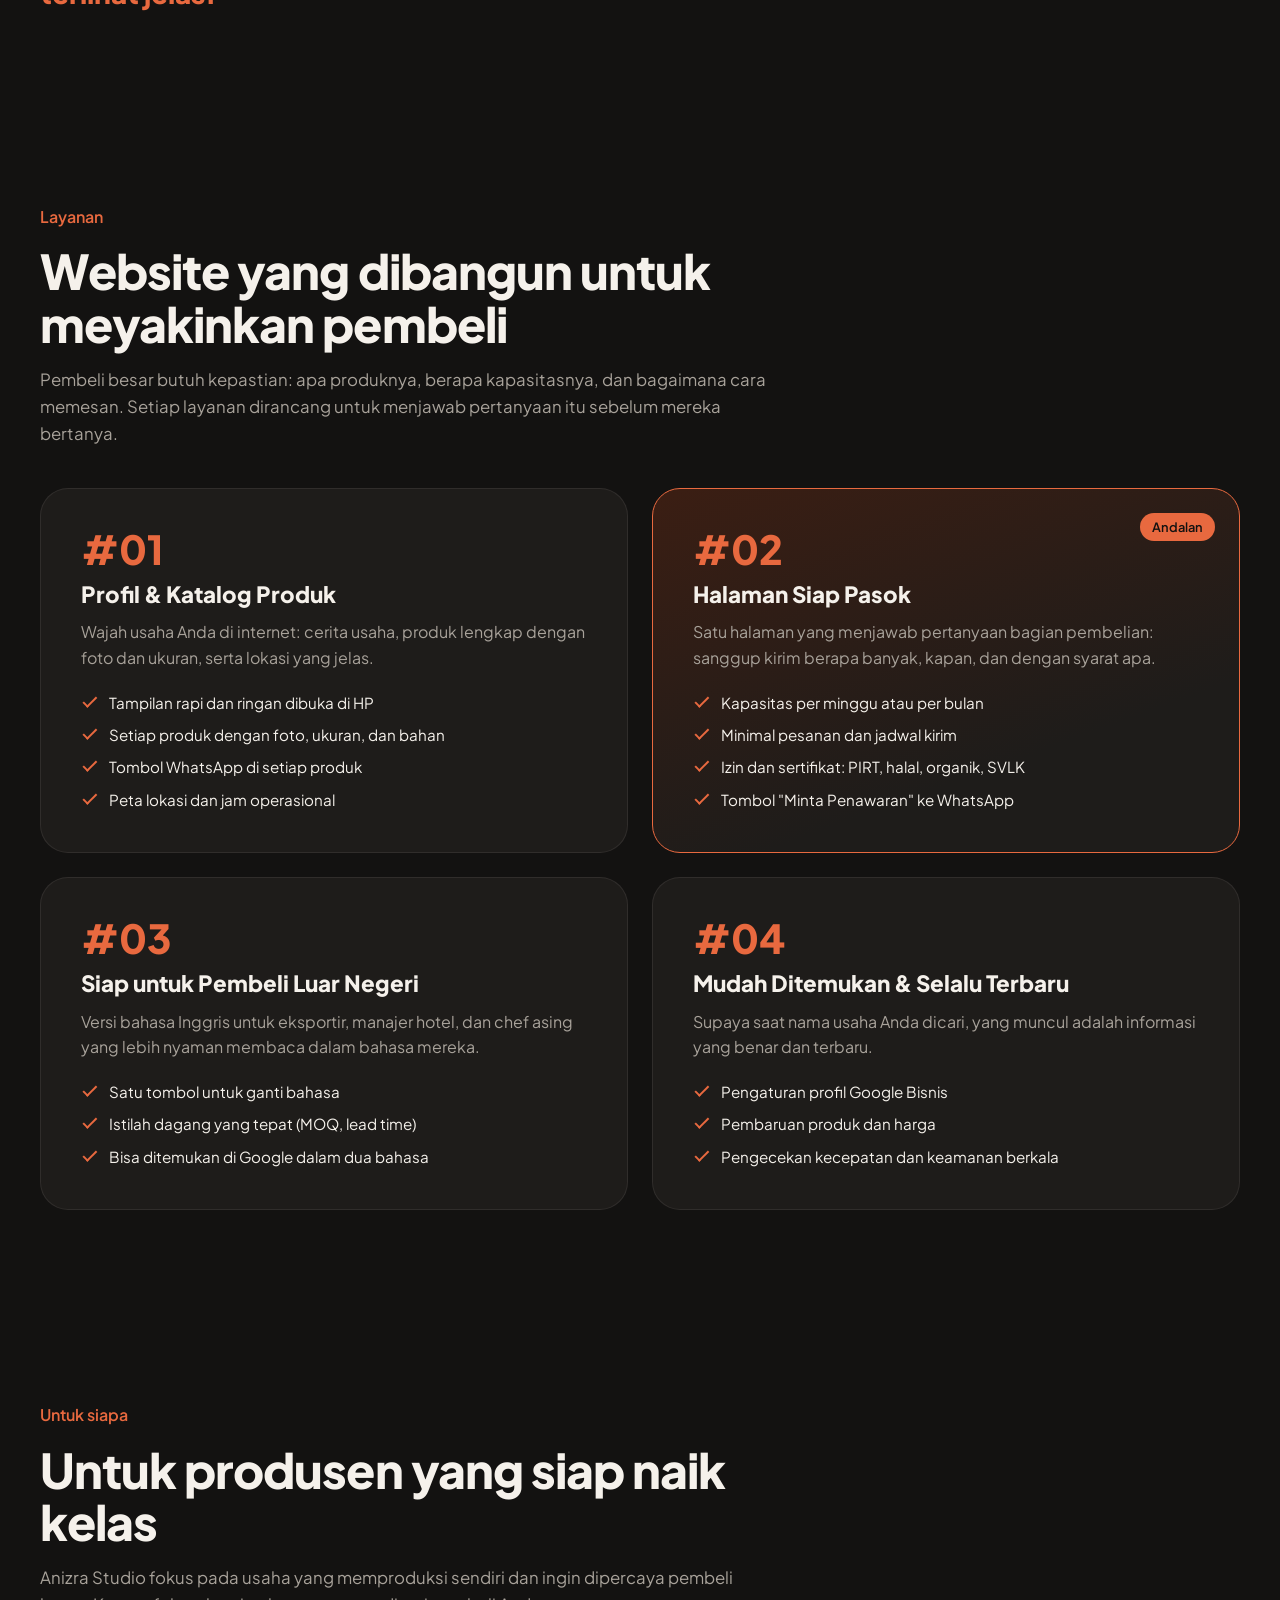
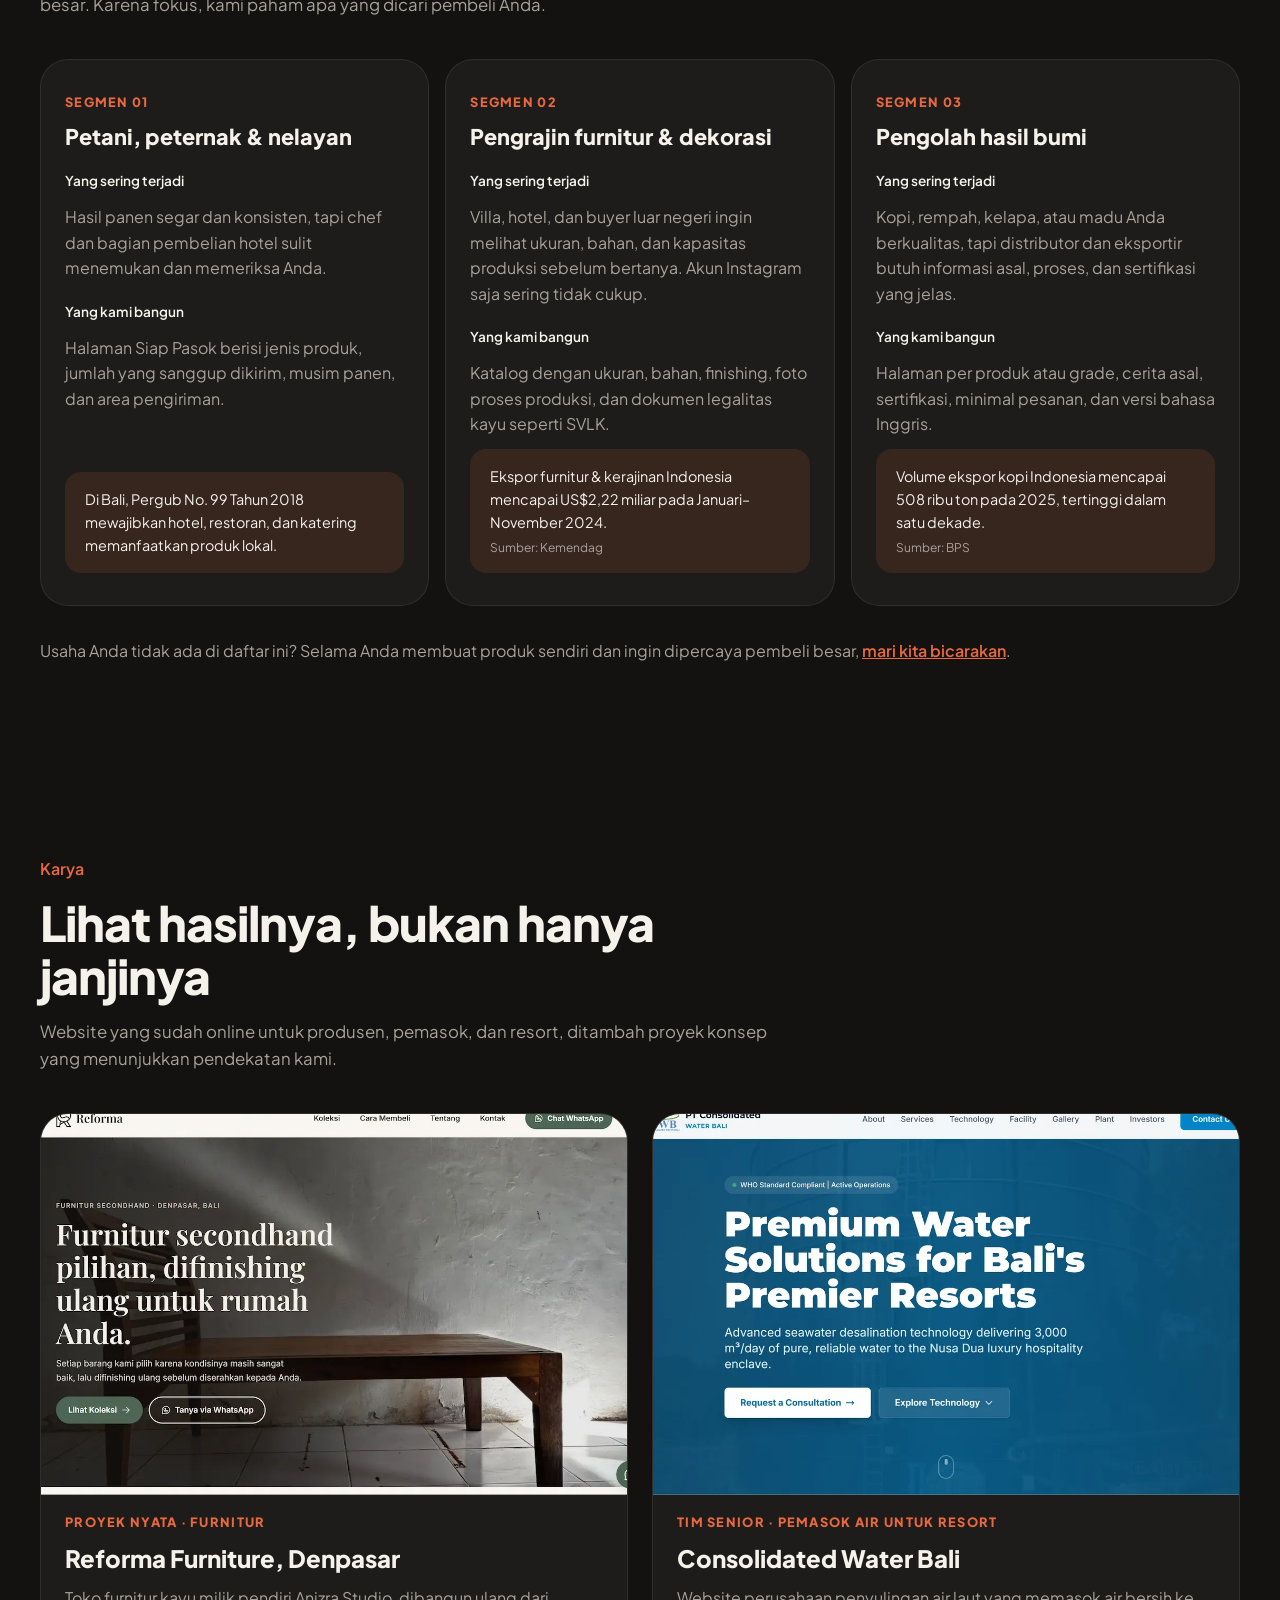
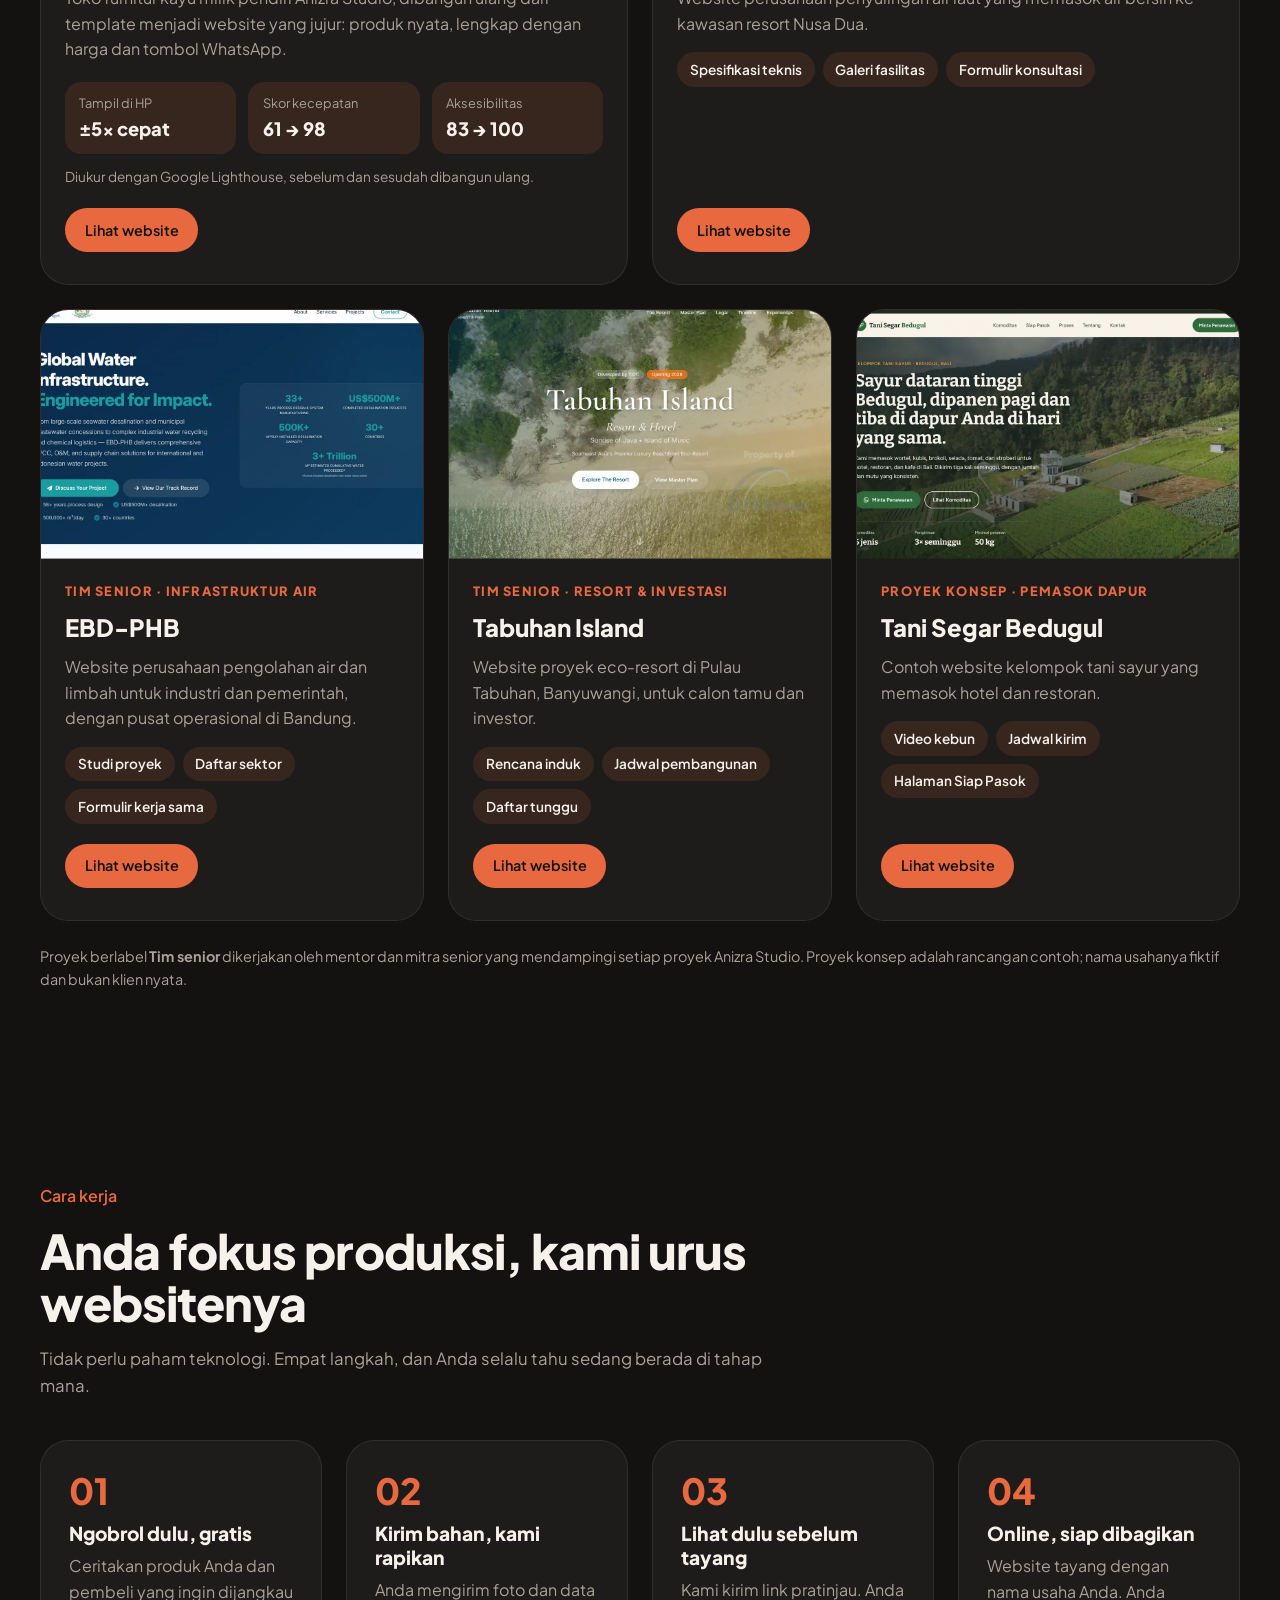
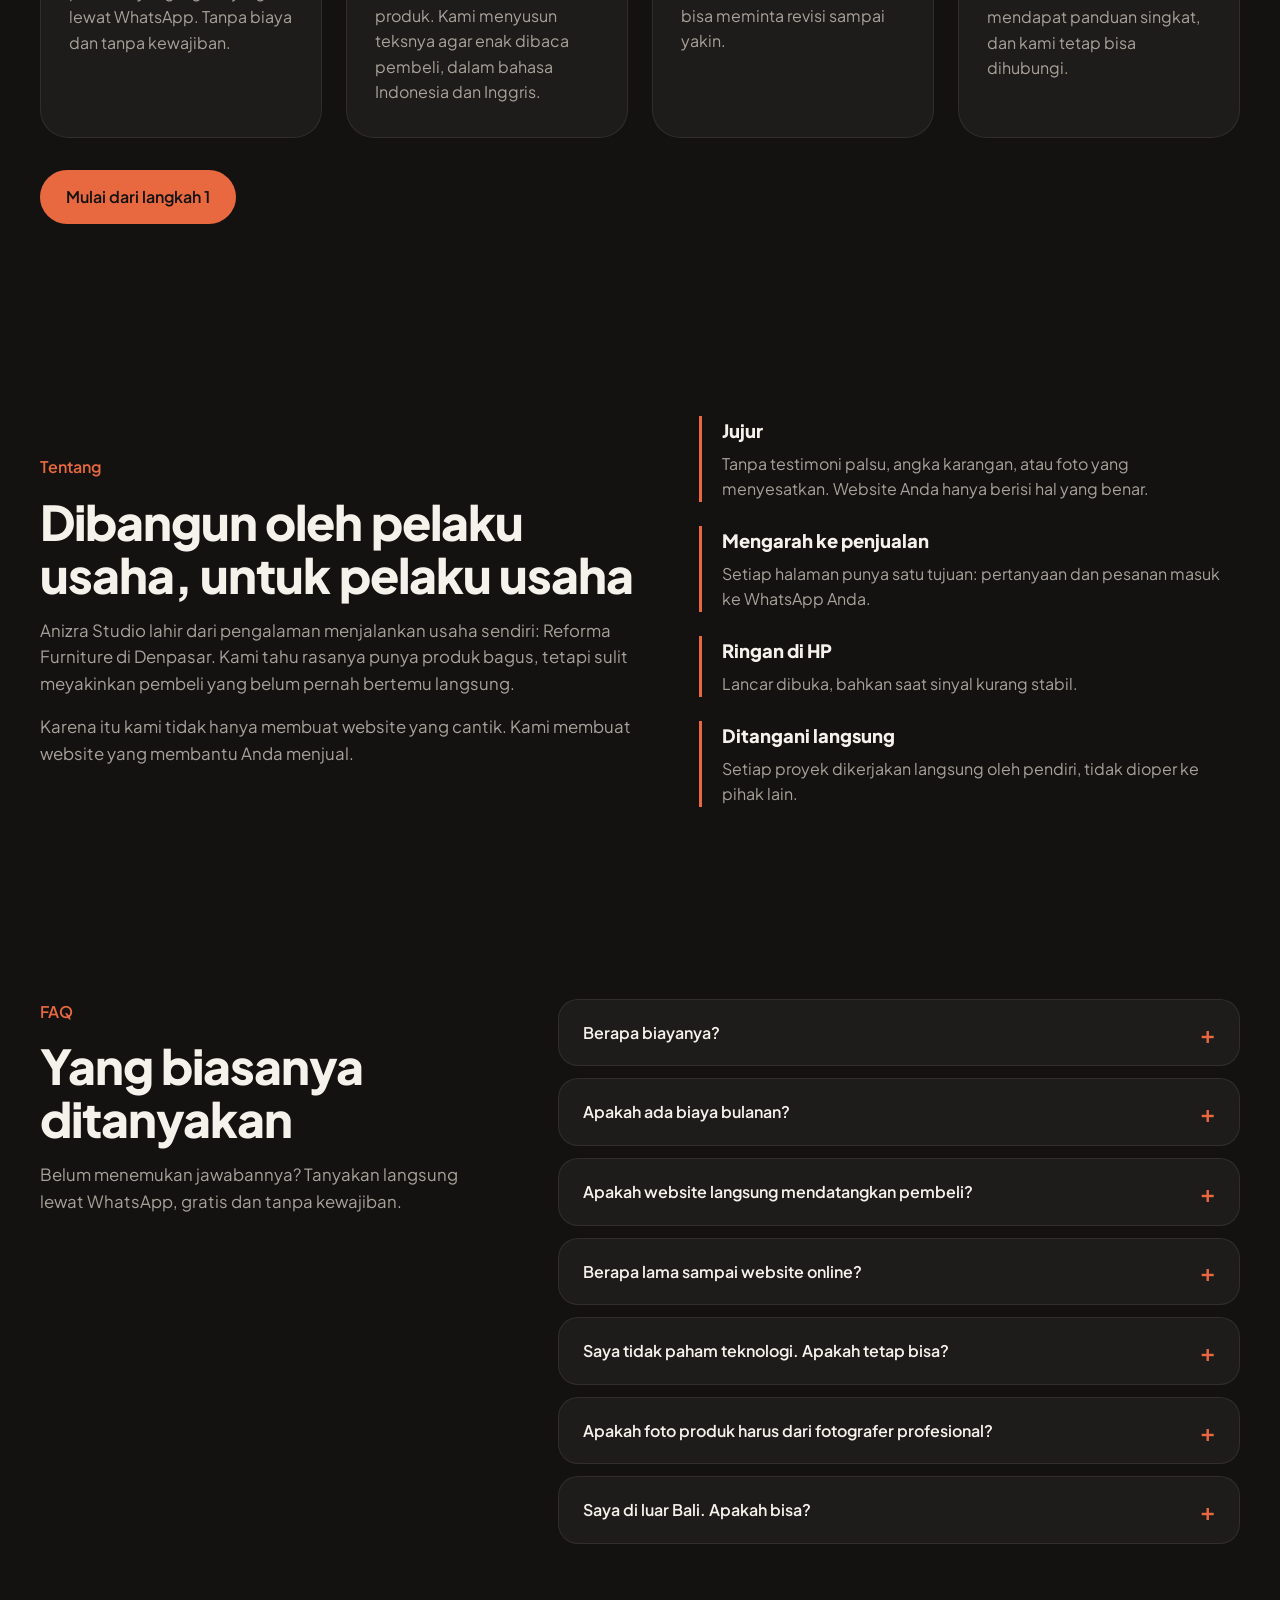
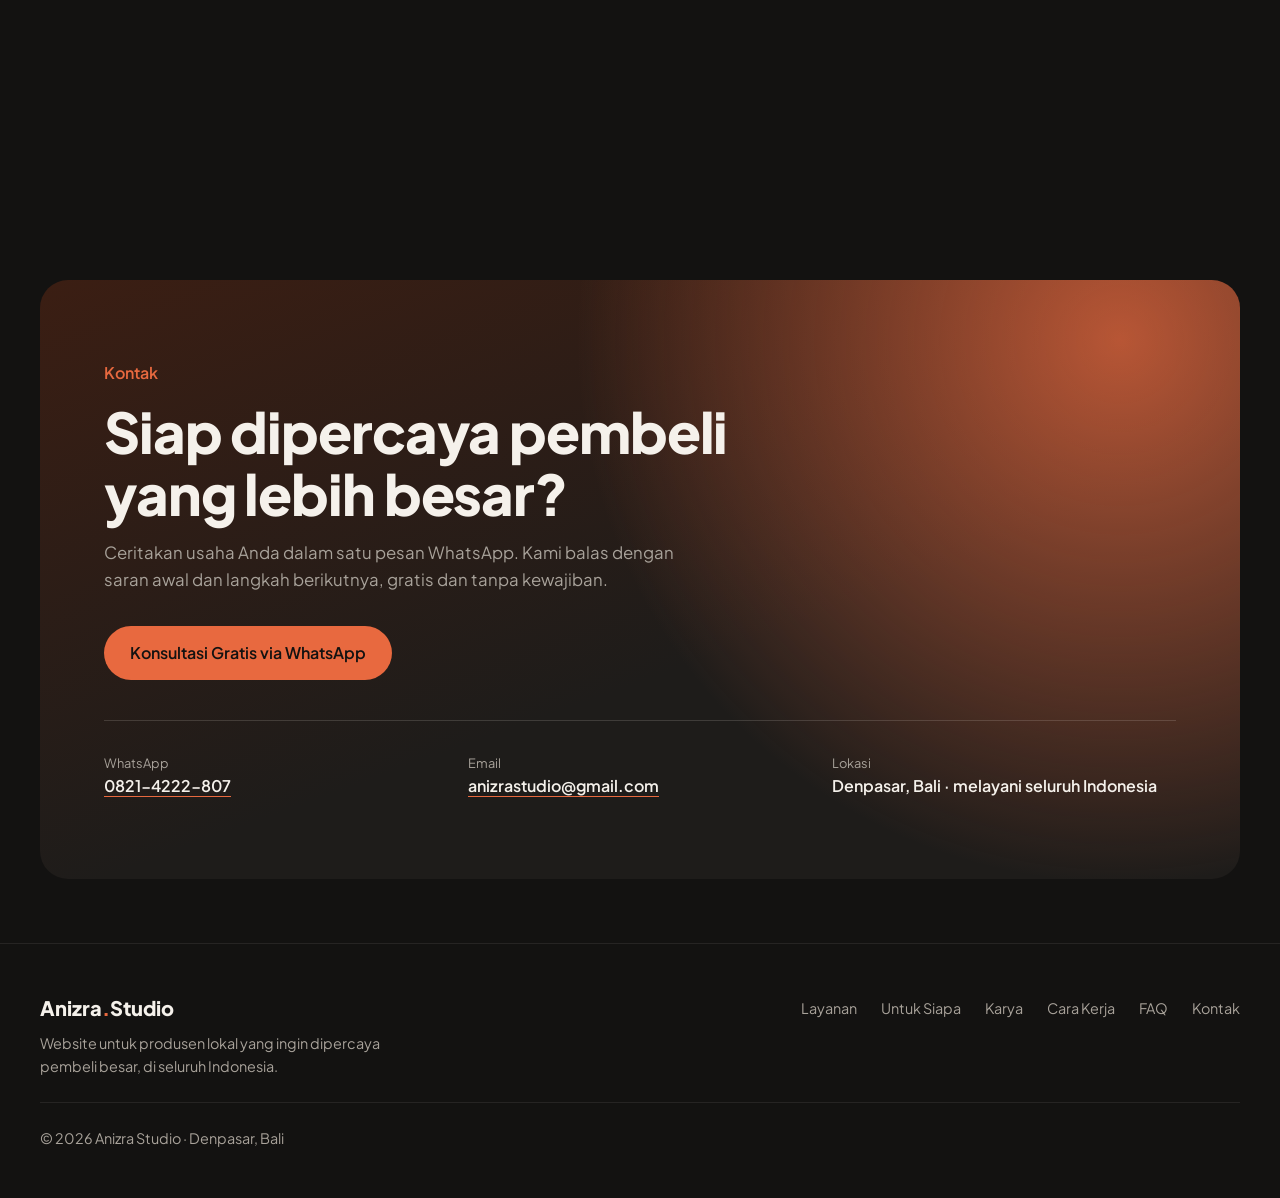
==== commit 516332b0: "Add senior team work to portfolio" ====
--- a/index.html
+++ b/index.html
@@ -247,34 +247,34 @@
                 <div class="section-head">
                     <p class="eyebrow">Karya</p>
                     <h2>Lihat hasilnya, bukan hanya janjinya</h2>
-                    <p class="section-head__lead">Satu proyek nyata yang sudah online, dan dua proyek konsep yang menunjukkan seperti apa website untuk pemasok dapur dan eksportir.</p>
+                    <p class="section-head__lead">Website yang sudah online untuk produsen, pemasok, dan resort, ditambah proyek konsep yang menunjukkan pendekatan kami.</p>
                 </div>
 
                 <div class="works">
-                    <article class="work-card work-card--featured">
+                    <article class="work-card">
                         <div class="work-card__media">
                             <img src="assets/img/reforma.webp" alt="Halaman utama website Reforma Furniture" width="1200" height="750" loading="lazy">
                         </div>
                         <div class="work-card__body">
                             <p class="work-card__tag">Proyek nyata · Furnitur</p>
                             <h3>Reforma Furniture, Denpasar</h3>
-                            <p>Toko furnitur kayu pilihan yang difinishing ulang, dan usaha milik pendiri Anizra Studio sendiri. Websitenya dibangun ulang dari template menjadi website yang jujur: hanya produk yang benar-benar ada, lengkap dengan harga, ukuran, dan tombol WhatsApp per produk.</p>
+                            <p>Toko furnitur kayu milik pendiri Anizra Studio, dibangun ulang dari template menjadi website yang jujur: produk nyata, lengkap dengan harga dan tombol WhatsApp.</p>
 
                             <dl class="work-stats">
                                 <div>
                                     <dt>Tampil di HP</dt>
-                                    <dd>±5× lebih cepat</dd>
+                                    <dd>±5× cepat</dd>
                                 </div>
                                 <div>
                                     <dt>Skor kecepatan</dt>
                                     <dd>61 → 98</dd>
                                 </div>
                                 <div>
-                                    <dt>Ramah semua pengguna</dt>
+                                    <dt>Aksesibilitas</dt>
                                     <dd>83 → 100</dd>
                                 </div>
                             </dl>
-                            <p class="work-card__note">Diukur dengan Google Lighthouse, sebelum dan sesudah dibangun ulang. Konten utama tampil dalam 1,6 detik, sebelumnya 9,2 detik.</p>
+                            <p class="work-card__note">Diukur dengan Google Lighthouse, sebelum dan sesudah dibangun ulang.</p>
 
                             <div class="work-card__links">
                                 <a class="btn btn--primary btn--small" href="https://anizrastudio.github.io/reforma-furniture/" target="_blank" rel="noopener noreferrer">Lihat website</a>
@@ -282,6 +282,48 @@
                         </div>
                     </article>
 
+                    <article class="work-card">
+                        <div class="work-card__media">
+                            <img src="assets/img/cwbali.webp" alt="Halaman utama website Consolidated Water Bali" width="1200" height="750" loading="lazy">
+                        </div>
+                        <div class="work-card__body">
+                            <p class="work-card__tag">Tim senior · Pemasok air untuk resort</p>
+                            <h3>Consolidated Water Bali</h3>
+                            <p>Website perusahaan penyulingan air laut yang memasok air bersih ke kawasan resort Nusa Dua.</p>
+                            <ul class="work-highlights"><li>Spesifikasi teknis</li><li>Galeri fasilitas</li><li>Formulir konsultasi</li></ul>
+                            <div class="work-card__links">
+                                <a class="btn btn--primary btn--small" href="https://cwbali.co.id/" target="_blank" rel="noopener noreferrer">Lihat website</a>
+                            </div>
+                        </div>
+                    </article>
+                    <article class="work-card">
+                        <div class="work-card__media">
+                            <img src="assets/img/ebdphb.webp" alt="Halaman utama website EBD-PHB" width="1200" height="750" loading="lazy">
+                        </div>
+                        <div class="work-card__body">
+                            <p class="work-card__tag">Tim senior · Infrastruktur air</p>
+                            <h3>EBD-PHB</h3>
+                            <p>Website perusahaan pengolahan air dan limbah untuk industri dan pemerintah, dengan pusat operasional di Bandung.</p>
+                            <ul class="work-highlights"><li>Studi proyek</li><li>Daftar sektor</li><li>Formulir kerja sama</li></ul>
+                            <div class="work-card__links">
+                                <a class="btn btn--primary btn--small" href="https://ebdphb.com/" target="_blank" rel="noopener noreferrer">Lihat website</a>
+                            </div>
+                        </div>
+                    </article>
+                    <article class="work-card">
+                        <div class="work-card__media">
+                            <img src="assets/img/tabuhan.webp" alt="Halaman utama website Tabuhan Island" width="1200" height="750" loading="lazy">
+                        </div>
+                        <div class="work-card__body">
+                            <p class="work-card__tag">Tim senior · Resort &amp; investasi</p>
+                            <h3>Tabuhan Island</h3>
+                            <p>Website proyek eco-resort di Pulau Tabuhan, Banyuwangi, untuk calon tamu dan investor.</p>
+                            <ul class="work-highlights"><li>Rencana induk</li><li>Jadwal pembangunan</li><li>Daftar tunggu</li></ul>
+                            <div class="work-card__links">
+                                <a class="btn btn--primary btn--small" href="https://tabuhanisland.com/" target="_blank" rel="noopener noreferrer">Lihat website</a>
+                            </div>
+                        </div>
+                    </article>
                     <article class="work-card">
     <div class="work-card__media">
         <img src="assets/img/tani-segar.webp" alt="Halaman utama website konsep Tani Segar Bedugul" width="1200" height="750" loading="lazy">
@@ -289,24 +331,17 @@
     <div class="work-card__body">
         <p class="work-card__tag">Proyek konsep · Pemasok dapur</p>
         <h3>Tani Segar Bedugul</h3>
-        <p>Contoh website kelompok tani sayur yang memasok hotel dan restoran: video kebun, daftar komoditas, jumlah kirim per minggu, jadwal kirim, dan Halaman Siap Pasok.</p>
+        <p>Contoh website kelompok tani sayur yang memasok hotel dan restoran.</p>
+        <ul class="work-highlights"><li>Video kebun</li><li>Jadwal kirim</li><li>Halaman Siap Pasok</li></ul>
         <div class="work-card__links">
             <a class="btn btn--primary btn--small" href="https://anizrastudio.github.io/tani-segar-bedugul/" target="_blank" rel="noopener noreferrer">Lihat website</a>
         </div>
     </div>
 </article>
 
-                    <article class="work-card">
-                        <div class="work-card__placeholder">Dalam pengerjaan</div>
-                        <div class="work-card__body">
-                            <p class="work-card__tag">Proyek konsep · Eksportir kopi</p>
-                            <h3>Lereng Coffee</h3>
-                            <p>Contoh website dwibahasa untuk pengolah kopi: halaman per grade, cerita asal kebun, sertifikasi, dan minimal pesanan.</p>
-                        </div>
-                    </article>
-                </div>
-
-                <p class="works-note">Proyek konsep adalah rancangan contoh untuk menunjukkan pendekatan kami. Nama usahanya fiktif dan bukan klien nyata.</p>
+                </div>
+
+                <p class="works-note">Proyek berlabel <strong>Tim senior</strong> dikerjakan oleh mentor dan mitra senior yang mendampingi setiap proyek Anizra Studio. Proyek konsep adalah rancangan contoh; nama usahanya fiktif dan bukan klien nyata.</p>
             </div>
         </section>
 
--- a/css/styles.css
+++ b/css/styles.css
@@ -261,7 +261,6 @@
   border: 1px solid rgba(245, 241, 235, 0.08);
   border-radius: var(--radius-lg);
 }
-.work-card--featured { border-color: var(--color-accent); }
 .work-card__media img { width: 100%; aspect-ratio: 16 / 10; object-fit: cover; object-position: top; }
 .work-card__placeholder {
   display: grid;
@@ -282,10 +281,19 @@
   gap: 0.75rem;
   margin-top: 0.5rem;
 }
-.work-stats div { padding: 0.85rem 1rem; border-radius: 16px; background: rgba(232, 105, 63, 0.12); }
+.work-stats div { padding: 0.7rem 0.9rem; border-radius: 16px; background: rgba(232, 105, 63, 0.12); }
 .work-stats dt { font-size: 0.8rem; }
 .work-stats dd { margin: 0; color: var(--color-text); font-size: 1.15rem; font-weight: 800; }
 .work-card__note { font-size: 0.85rem; }
+.work-highlights { list-style: none; padding: 0; display: flex; flex-wrap: wrap; gap: 0.5rem; margin-top: 0.25rem; }
+.work-highlights li {
+  padding: 0.4rem 0.8rem;
+  border-radius: 999px;
+  background: rgba(232, 105, 63, 0.12);
+  color: var(--color-text);
+  font-size: 0.85rem;
+  font-weight: 600;
+}
 .work-card__links { display: flex; flex-wrap: wrap; gap: 0.75rem; margin-top: auto; padding-top: 0.5rem; }
 .works-note { margin-top: 1.5rem; font-size: 0.9rem; color: var(--color-muted); }
 /* ===== Cara kerja ===== */
@@ -460,11 +468,10 @@
   .hero__points { grid-template-columns: repeat(4, 1fr); }
   .services { grid-template-columns: repeat(2, minmax(0, 1fr)); gap: 1.5rem; }
   .service-card { padding: 2.5rem; }  
-  .works { grid-template-columns: repeat(2, minmax(0, 1fr)); gap: 1.5rem; }
-  .work-card--featured { grid-column: 1 / -1; display: grid; grid-template-columns: 1.2fr 1fr; }
-  .work-card--featured .work-card__media { align-self: center; padding: 2rem 0 2rem 2rem; }
-  .work-card--featured .work-card__media img { border-radius: 16px; }  
-  .work-card--featured .work-card__body { padding: 3rem; }  
+  /* Karya: baris 1 berisi 2 kartu lebar, baris berikutnya 3 kartu */
+  .works { grid-template-columns: repeat(6, minmax(0, 1fr)); gap: 1.5rem; }
+  .work-card { grid-column: span 2; }
+  .work-card:nth-child(-n + 2) { grid-column: span 3; }
   .steps { grid-template-columns: repeat(4, minmax(0, 1fr)); gap: 1.5rem; }
   .step { padding: 5rem 1.75rem 2rem; }
   .step::before { top: 2rem; left: 1.75rem; font-size: 2.25rem; }  
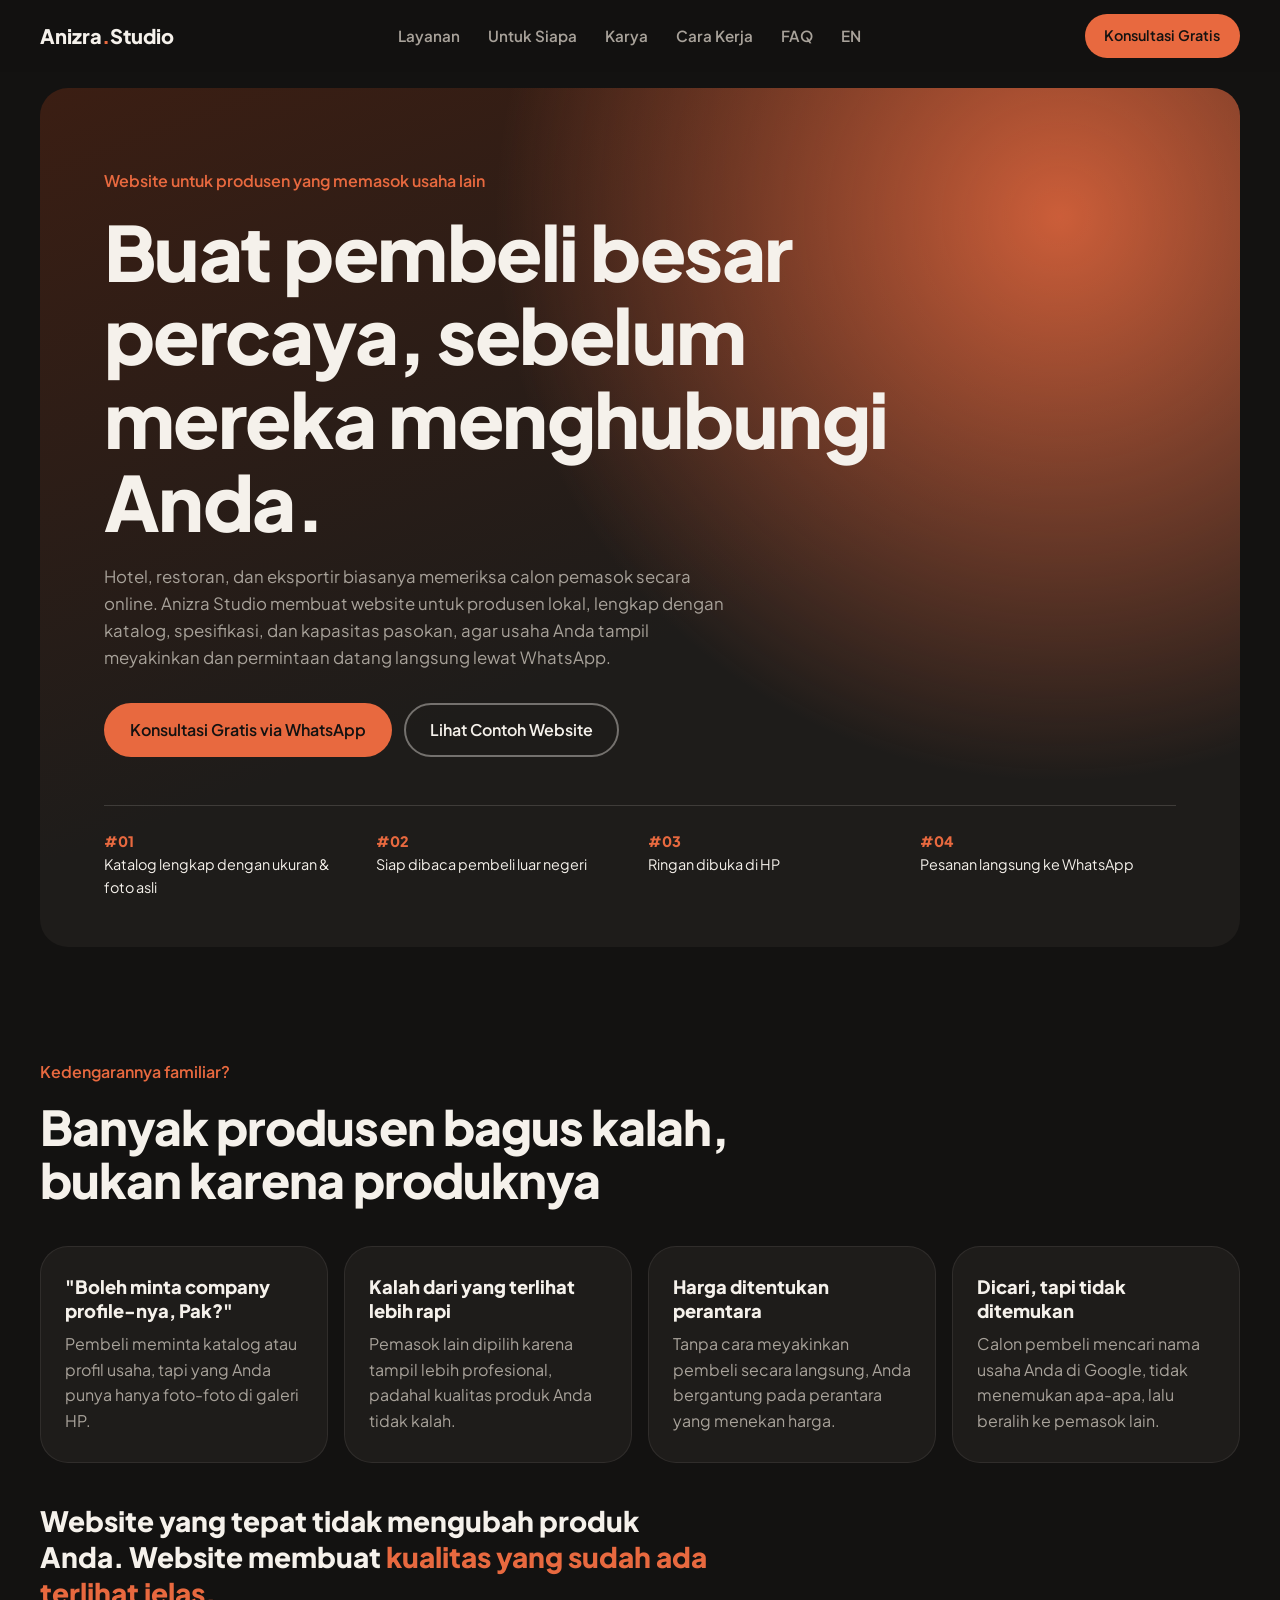
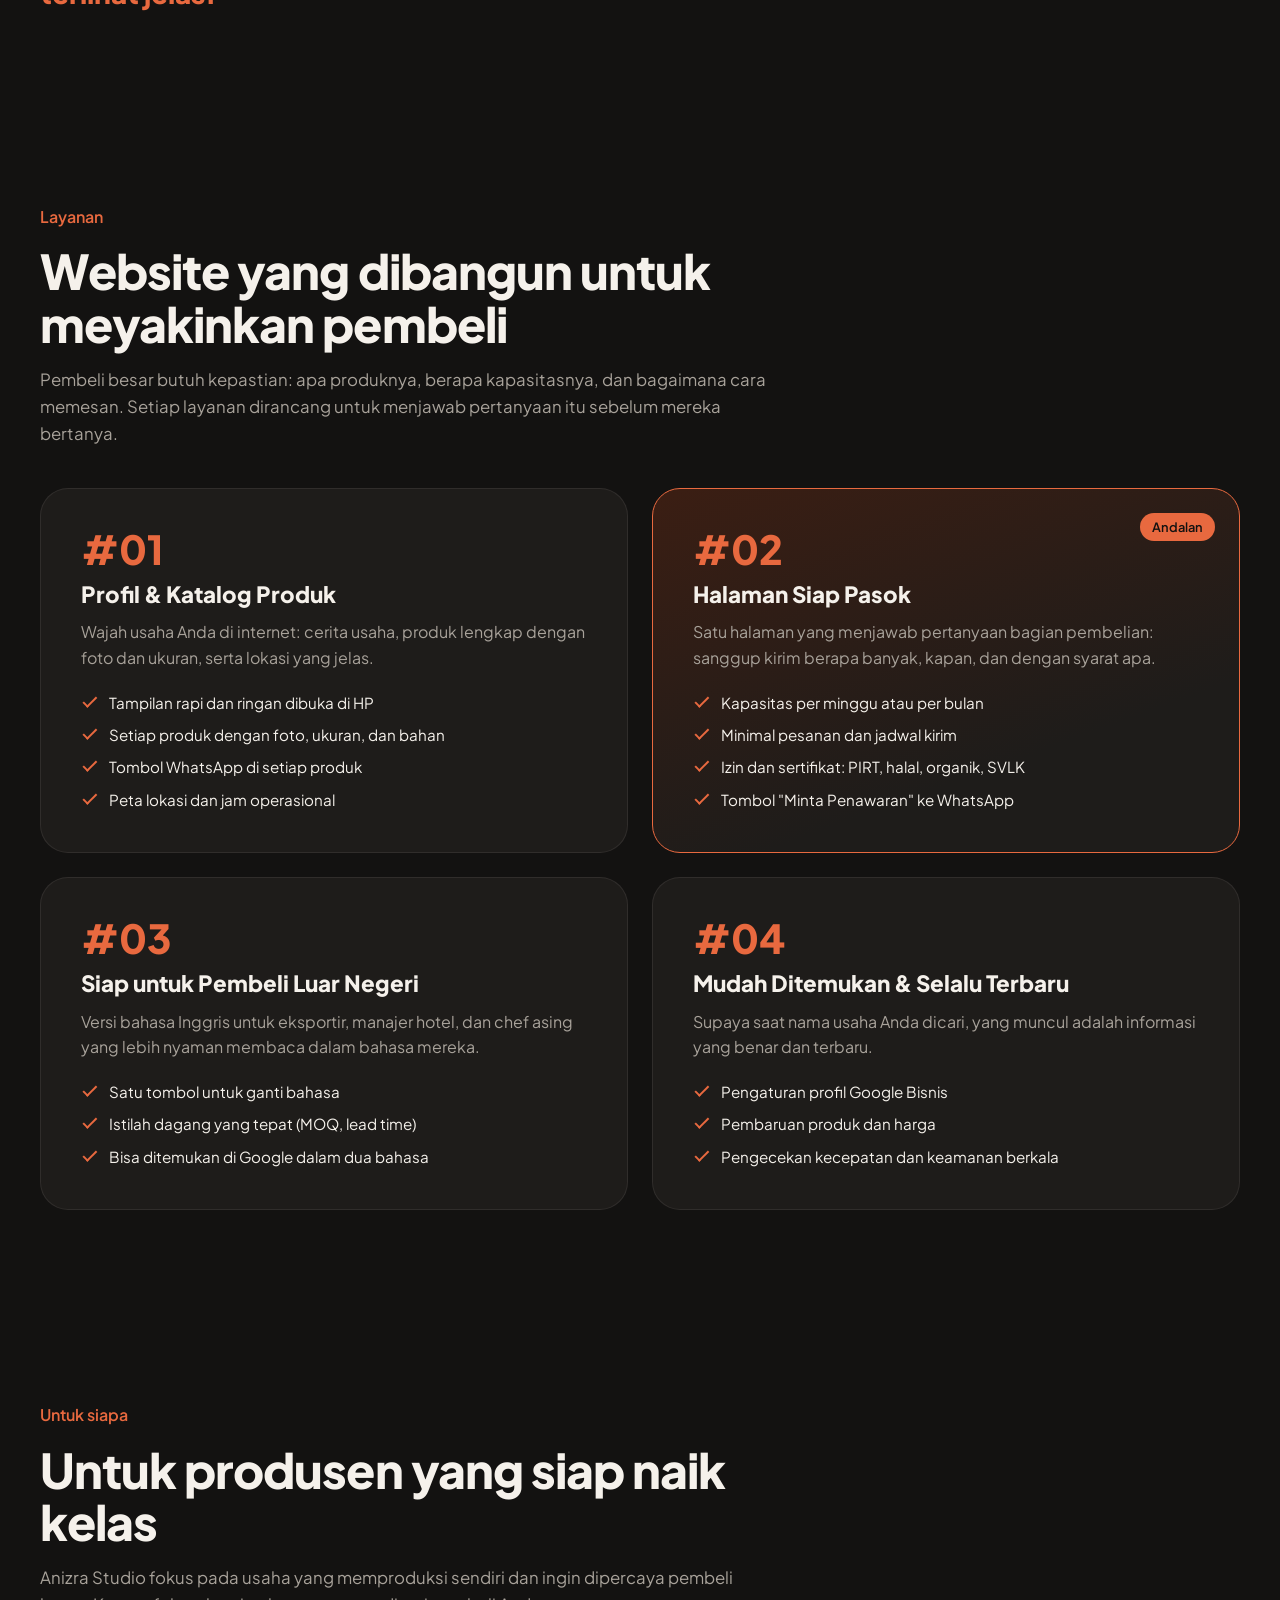
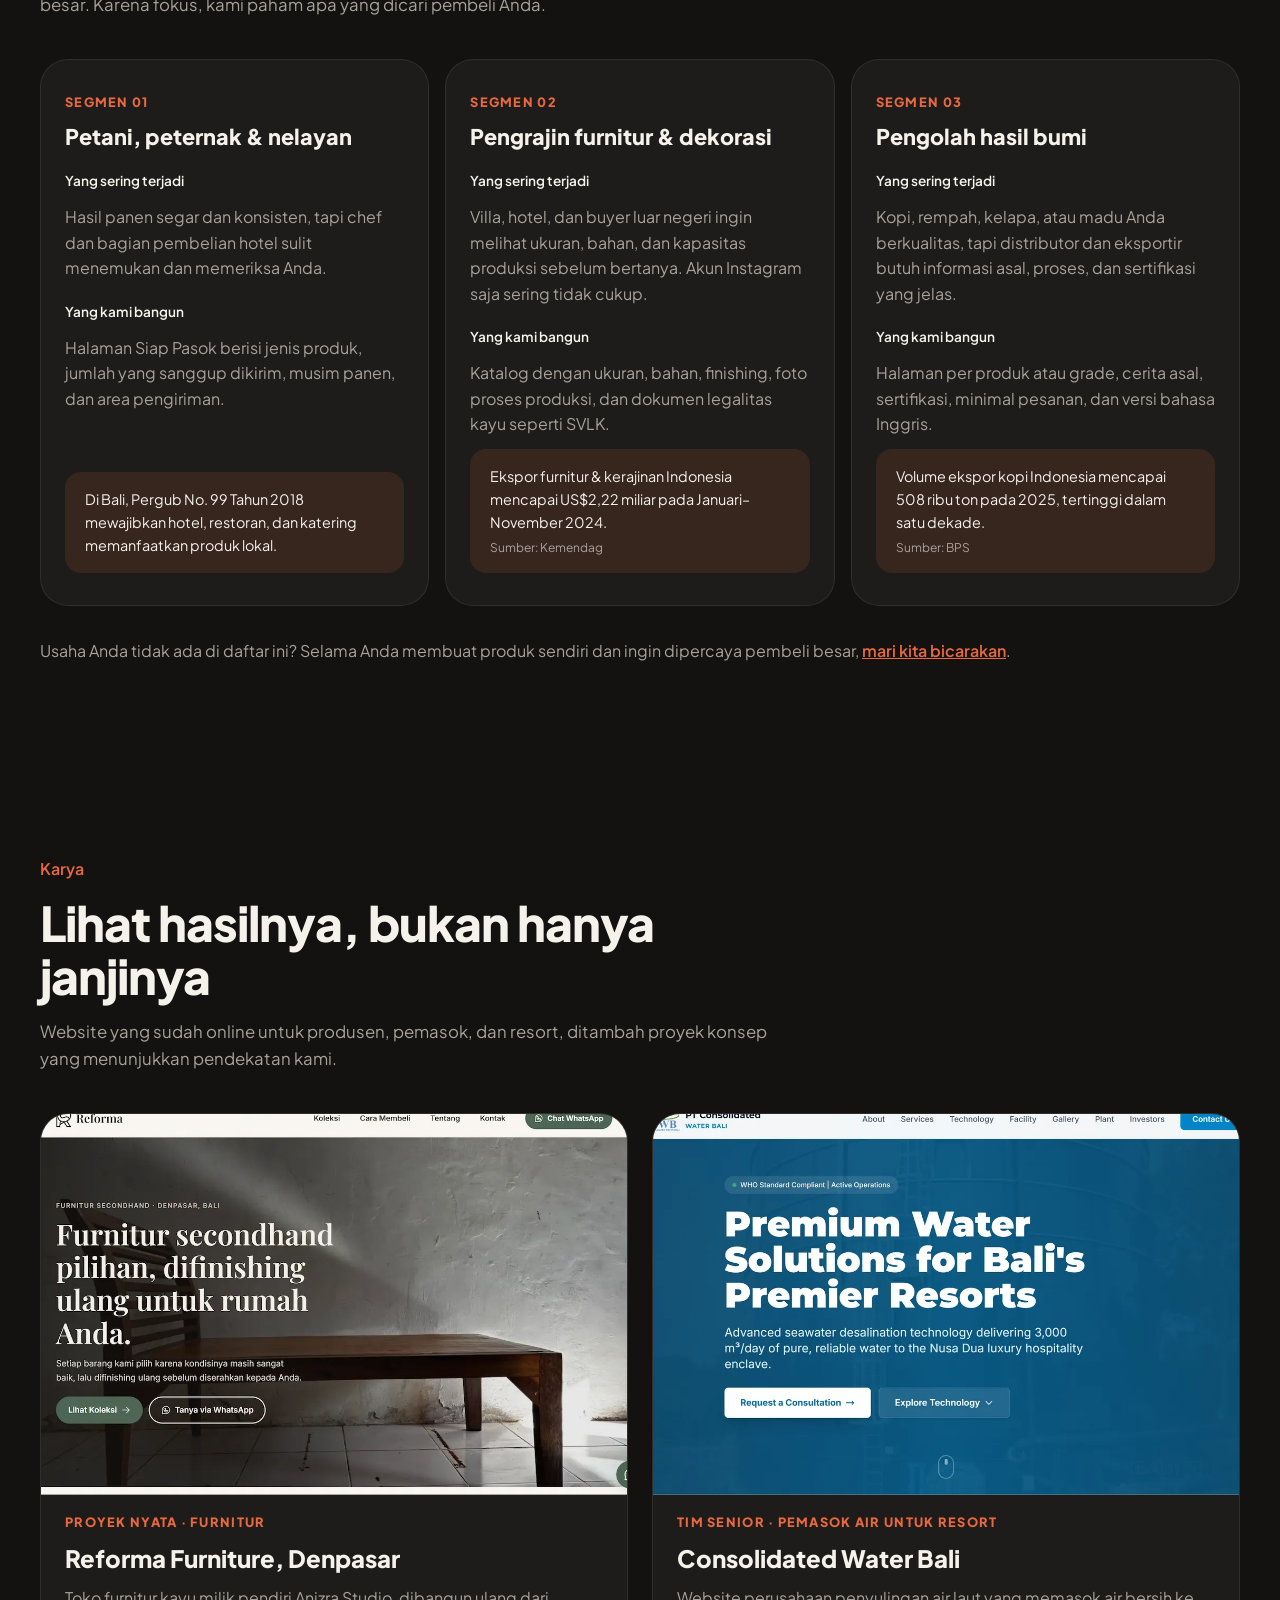
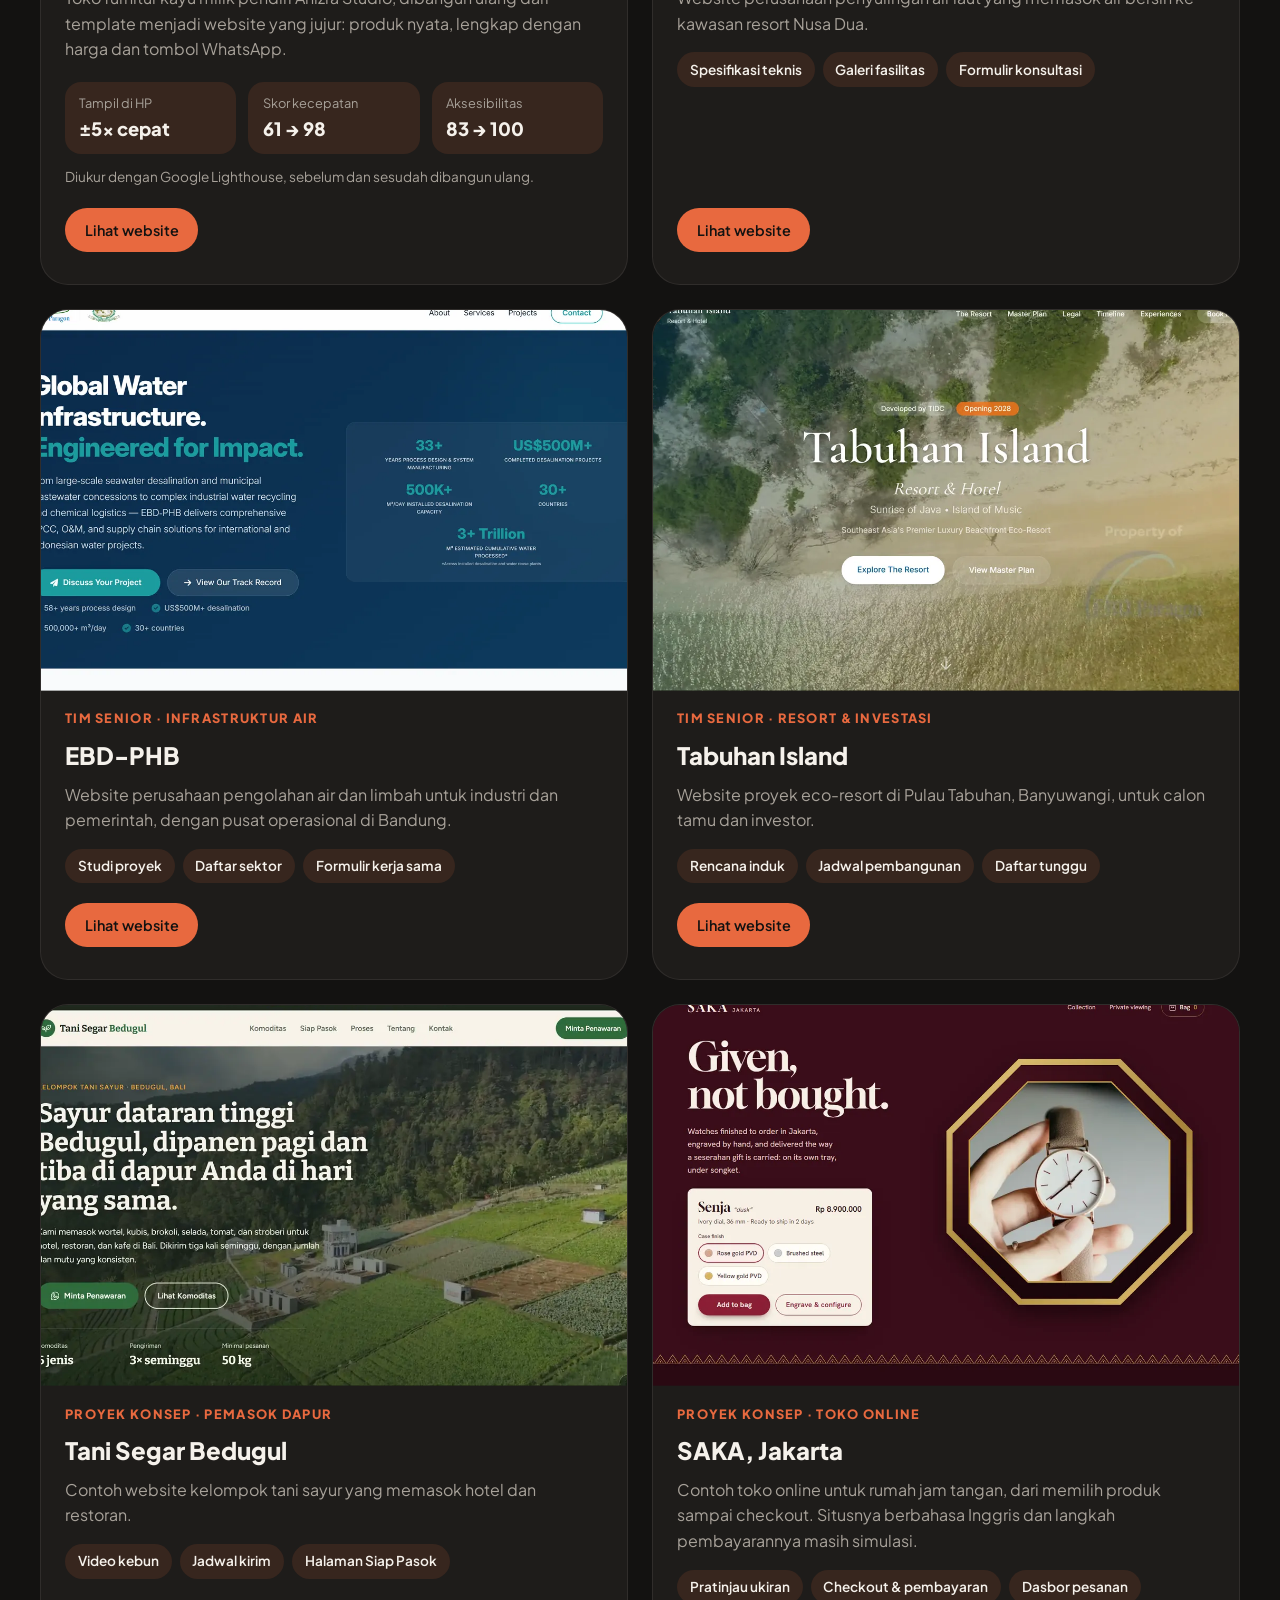
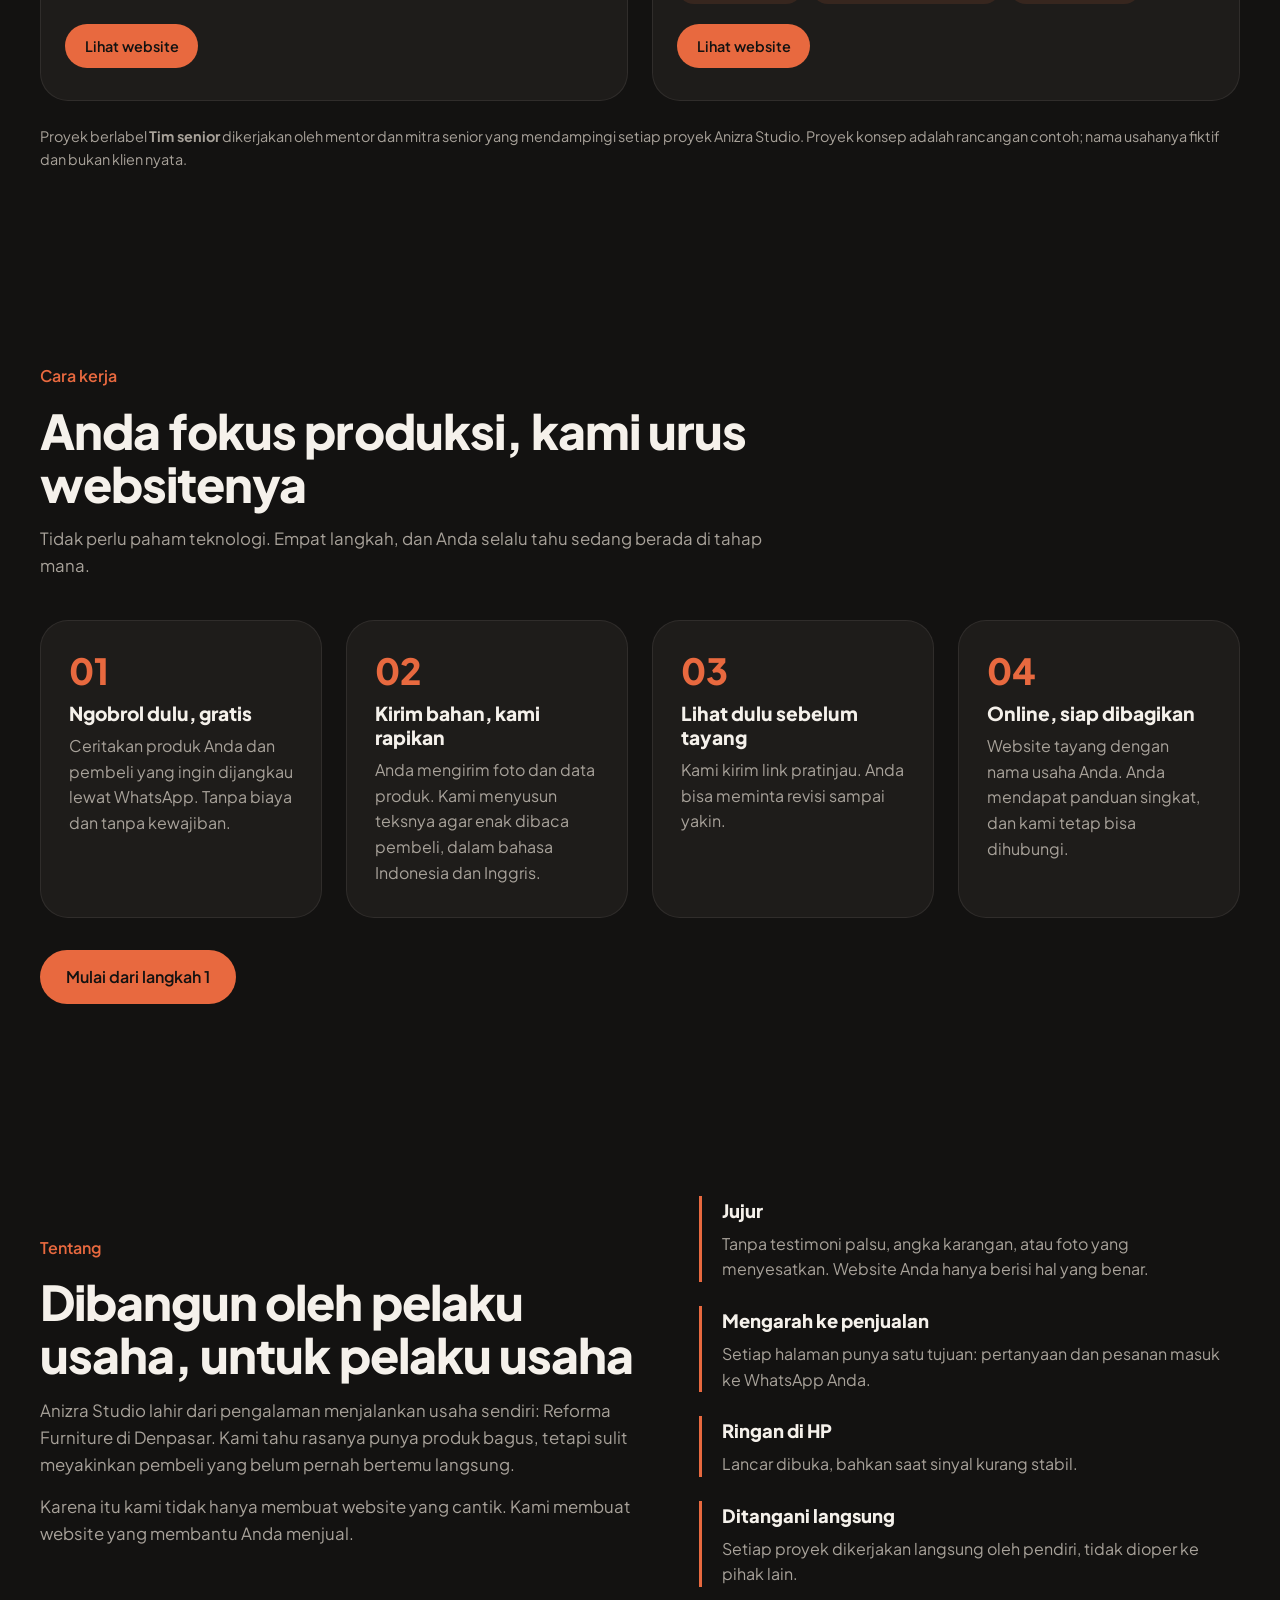
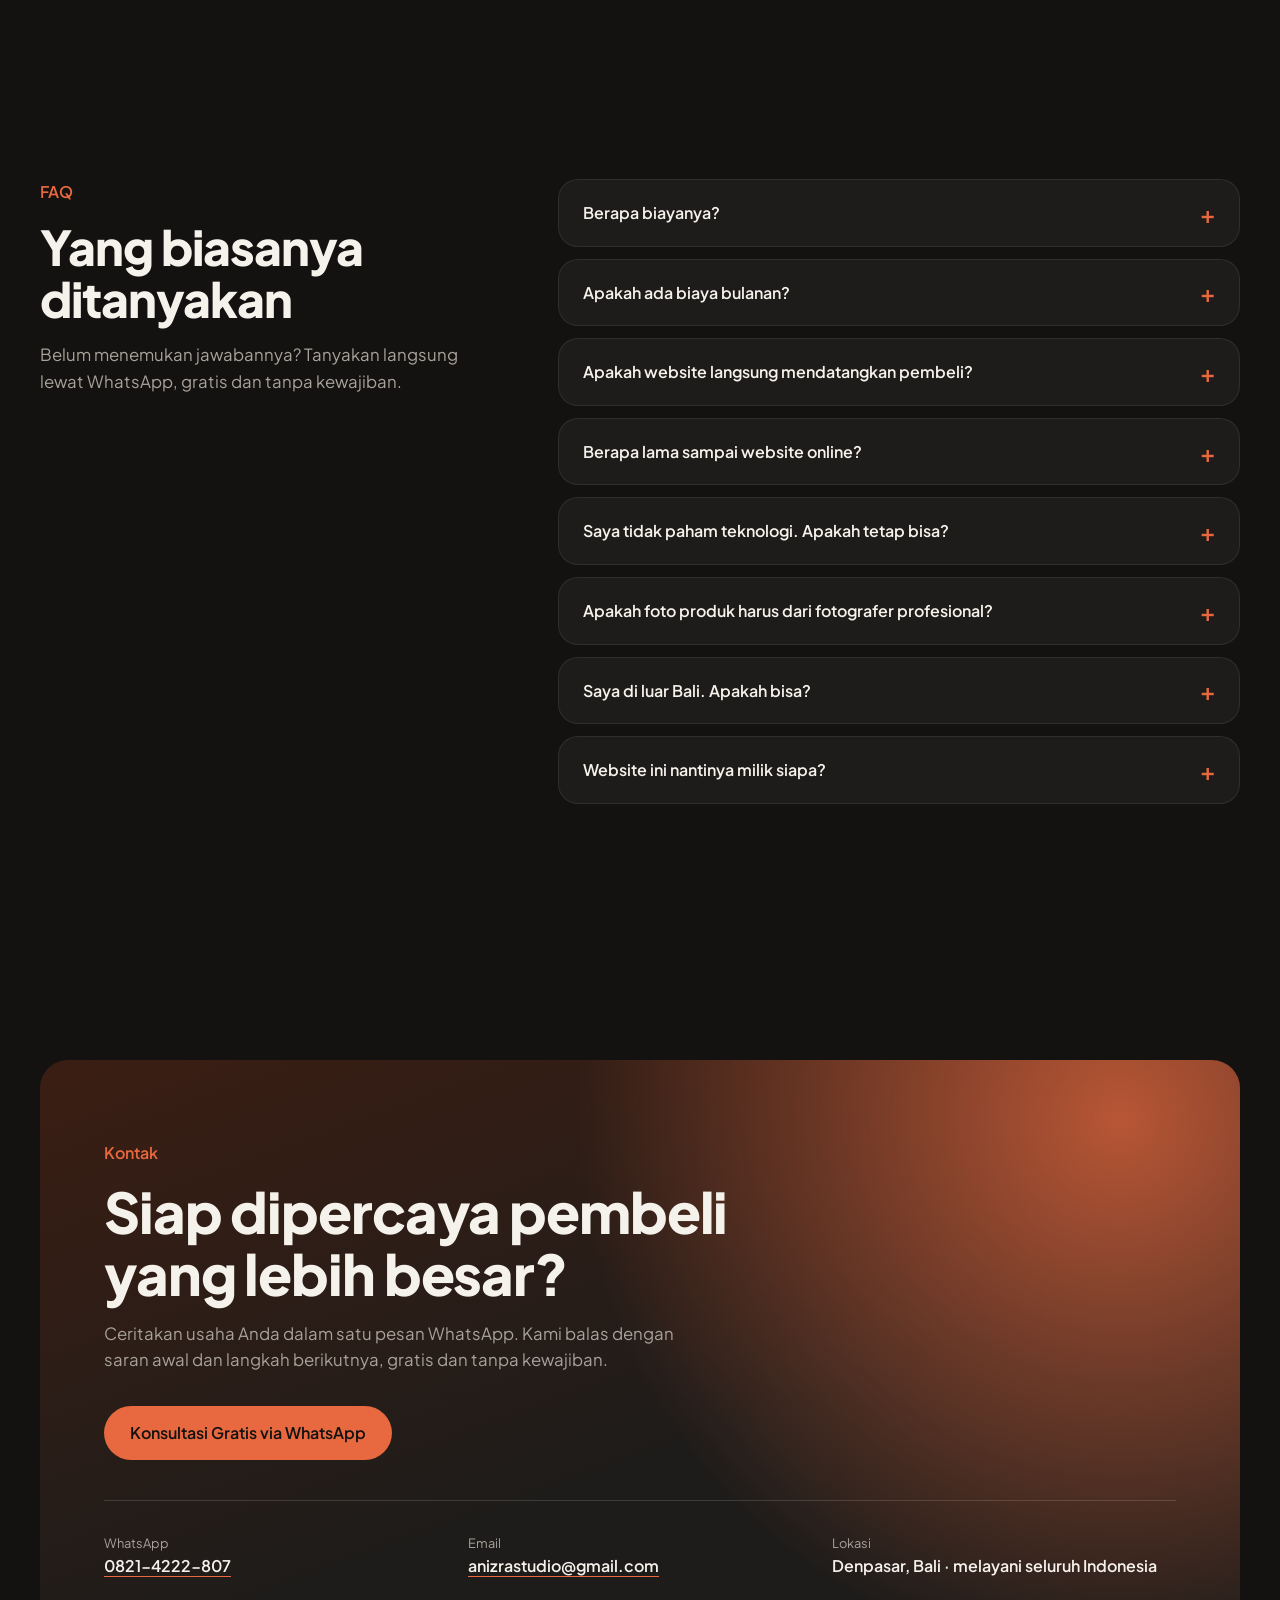
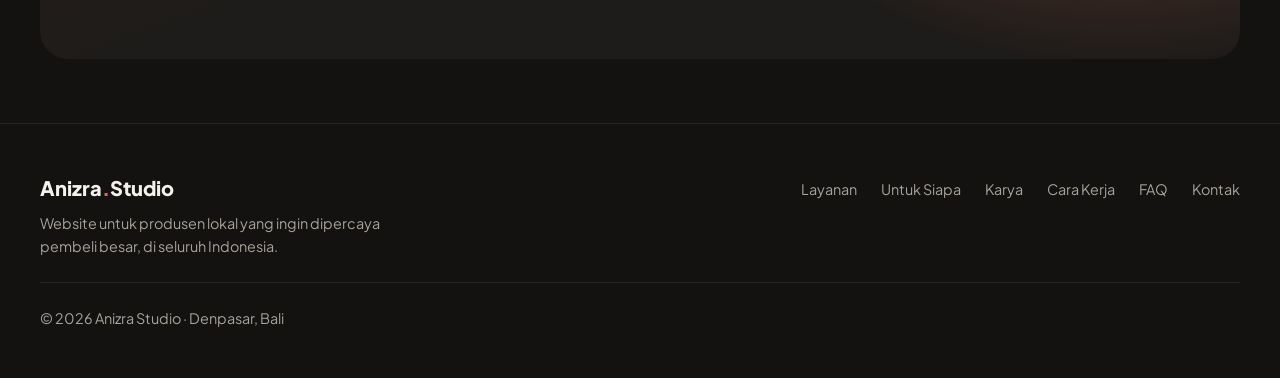
==== commit fb5bc5f1: "Add SAKA concept shop to portfolio New concept card for the SAKA online shop demo (saka.anizrastudio" ====
--- a/index.html
+++ b/index.html
@@ -31,8 +31,8 @@
     <link rel="preconnect" href="https://fonts.gstatic.com" crossorigin>
     <link rel="stylesheet"
         href="https://fonts.googleapis.com/css2?family=Plus+Jakarta+Sans:wght@400;600;800&display=swap">
-    <link rel="stylesheet" href="css/styles.css">
-    <script src="js/main.js" defer></script>
+    <link rel="stylesheet" href="css/styles.css?v=20261119">
+    <script src="js/main.js?v=20261114" defer></script>
 
 
 <script type="application/ld+json">
@@ -338,6 +338,20 @@
         </div>
     </div>
 </article>
+                    <article class="work-card">
+                        <div class="work-card__media">
+                            <img src="assets/img/saka.webp" alt="Halaman utama toko online konsep SAKA" width="1200" height="750" loading="lazy">
+                        </div>
+                        <div class="work-card__body">
+                            <p class="work-card__tag">Proyek konsep · Toko online</p>
+                            <h3>SAKA, Jakarta</h3>
+                            <p>Contoh toko online untuk rumah jam tangan, dari memilih produk sampai checkout. Situsnya berbahasa Inggris dan langkah pembayarannya masih simulasi.</p>
+                            <ul class="work-highlights"><li>Pratinjau ukiran</li><li>Checkout &amp; pembayaran</li><li>Dasbor pesanan</li></ul>
+                            <div class="work-card__links">
+                                <a class="btn btn--primary btn--small" href="https://saka.anizrastudio.com/" target="_blank" rel="noopener noreferrer">Lihat website</a>
+                            </div>
+                        </div>
+                    </article>
 
                 </div>
 
--- a/css/styles.css
+++ b/css/styles.css
@@ -468,10 +468,8 @@
   .hero__points { grid-template-columns: repeat(4, 1fr); }
   .services { grid-template-columns: repeat(2, minmax(0, 1fr)); gap: 1.5rem; }
   .service-card { padding: 2.5rem; }  
-  /* Karya: baris 1 berisi 2 kartu lebar, baris berikutnya 3 kartu */
-  .works { grid-template-columns: repeat(6, minmax(0, 1fr)); gap: 1.5rem; }
-  .work-card { grid-column: span 2; }
-  .work-card:nth-child(-n + 2) { grid-column: span 3; }
+  /* Karya: 2 kartu lebar per baris (6 kartu = 3 baris yang rapi) */
+  .works { grid-template-columns: repeat(2, minmax(0, 1fr)); gap: 1.5rem; }
   .steps { grid-template-columns: repeat(4, minmax(0, 1fr)); gap: 1.5rem; }
   .step { padding: 5rem 1.75rem 2rem; }
   .step::before { top: 2rem; left: 1.75rem; font-size: 2.25rem; }  
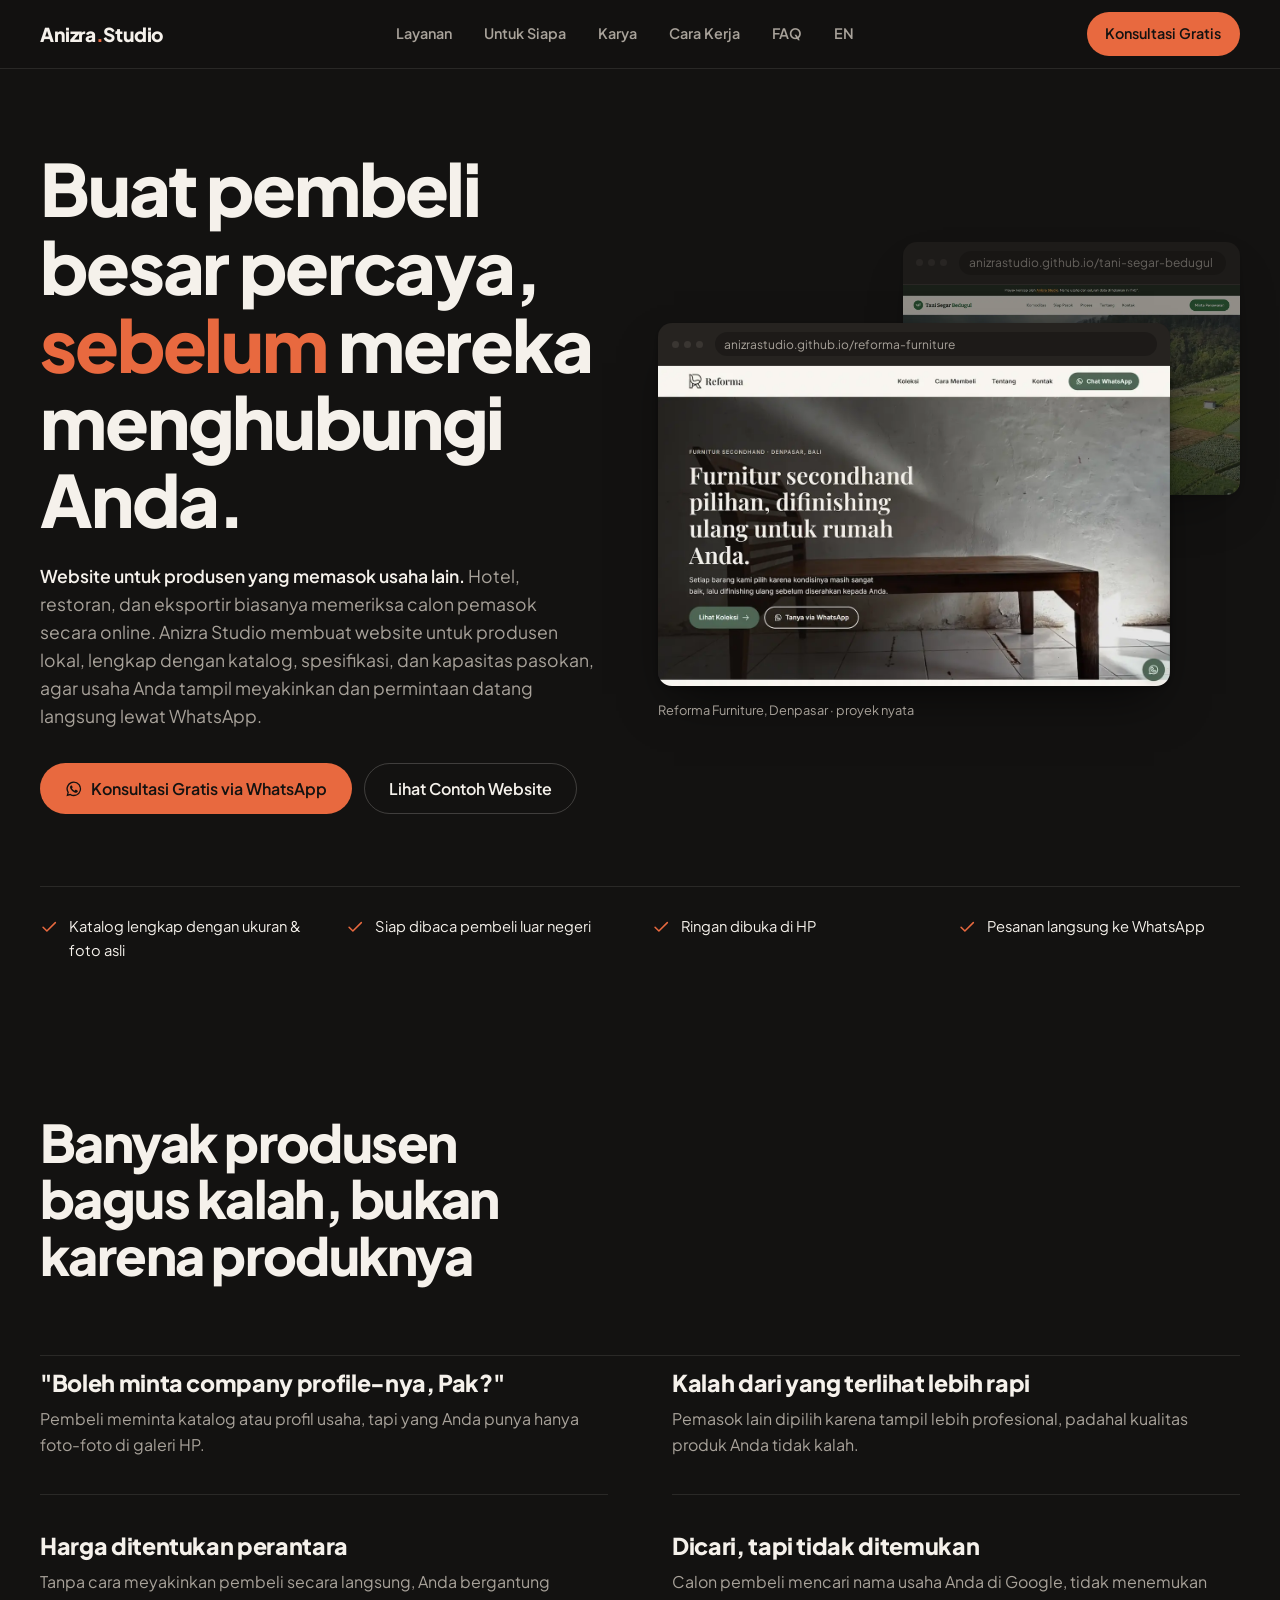
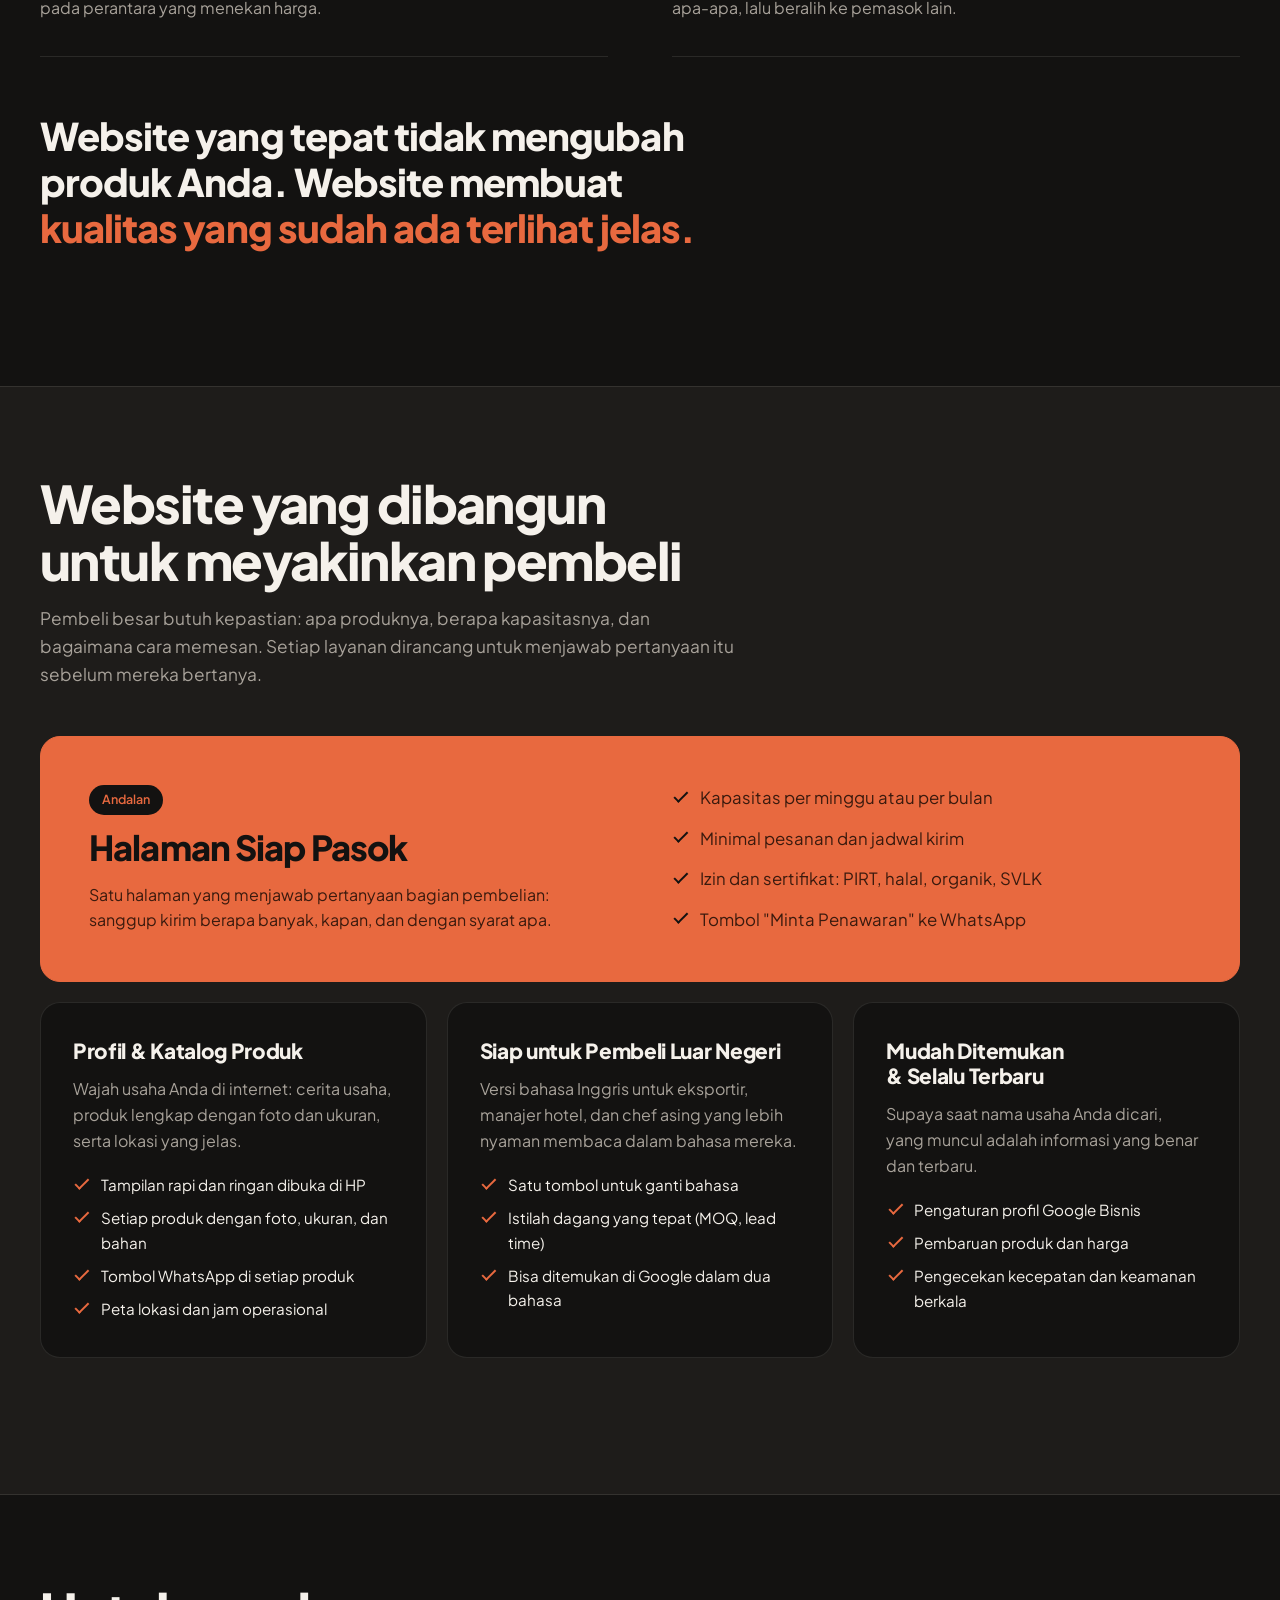
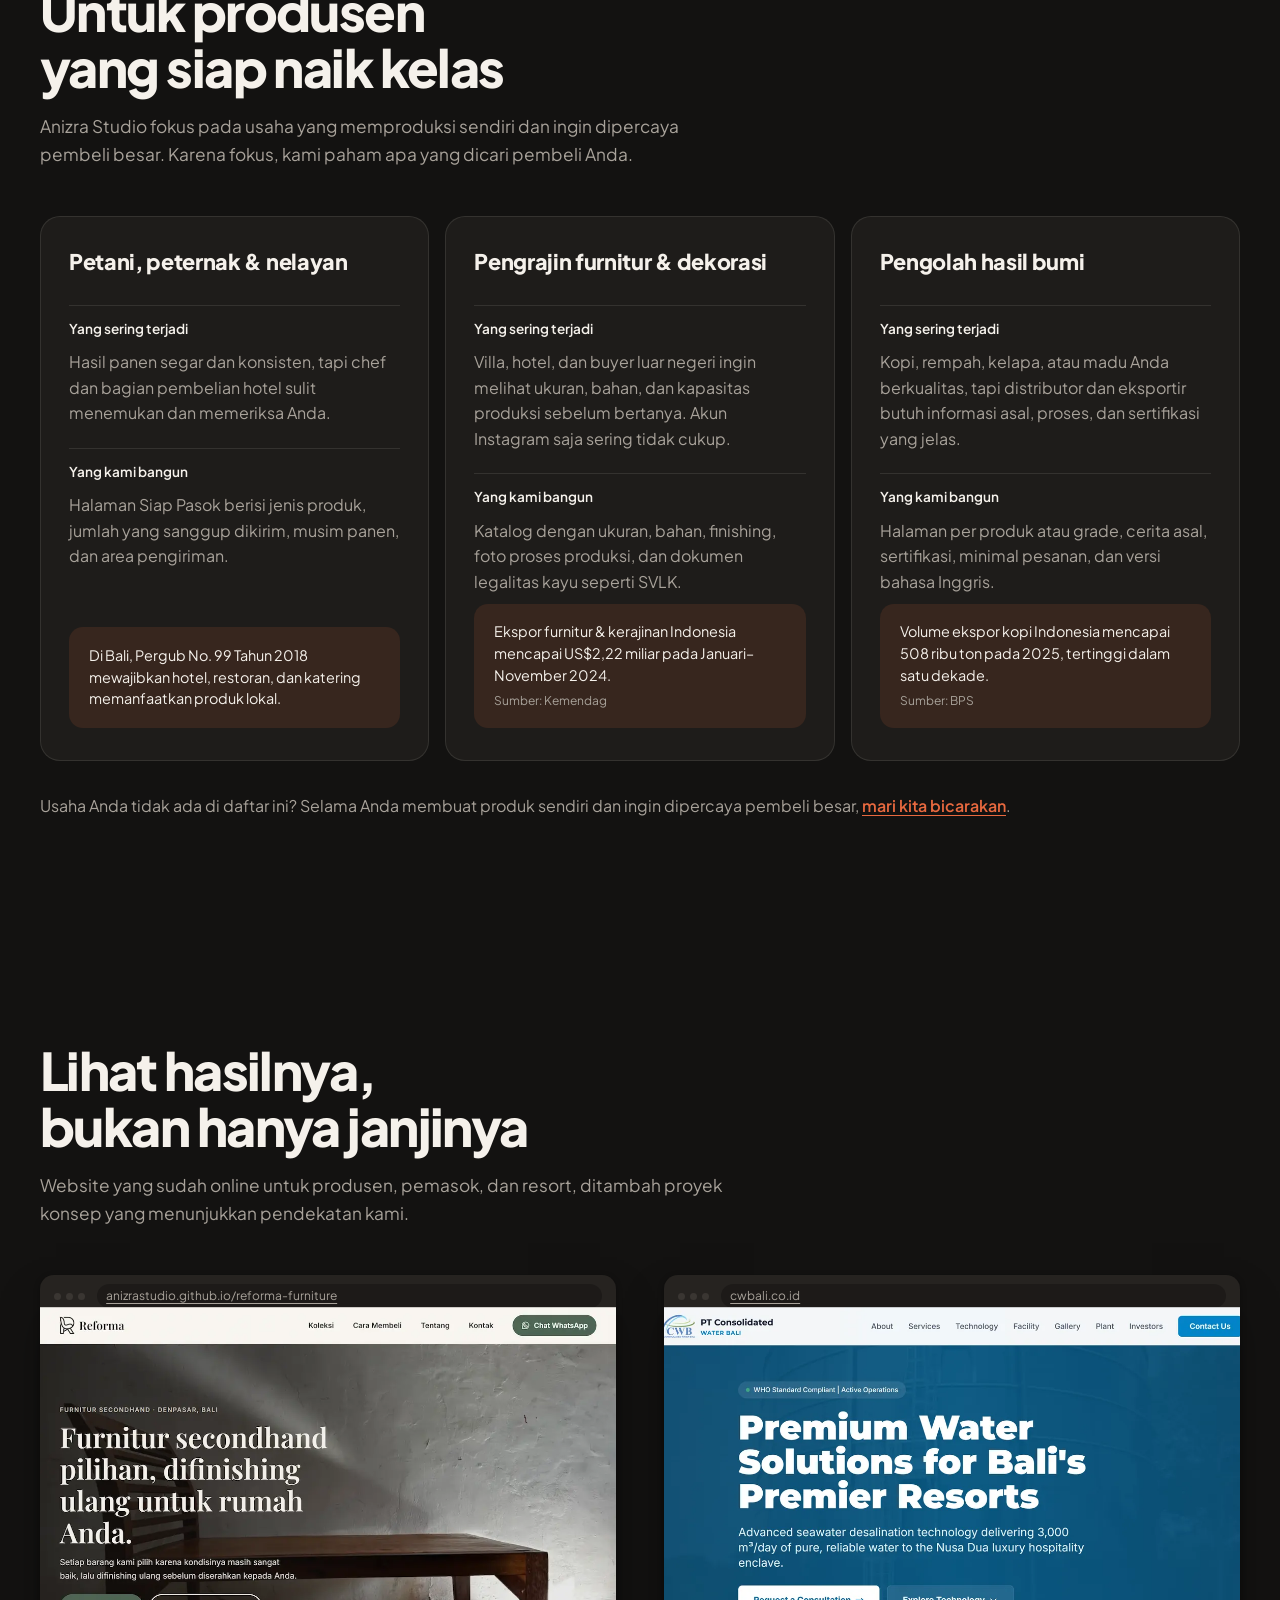
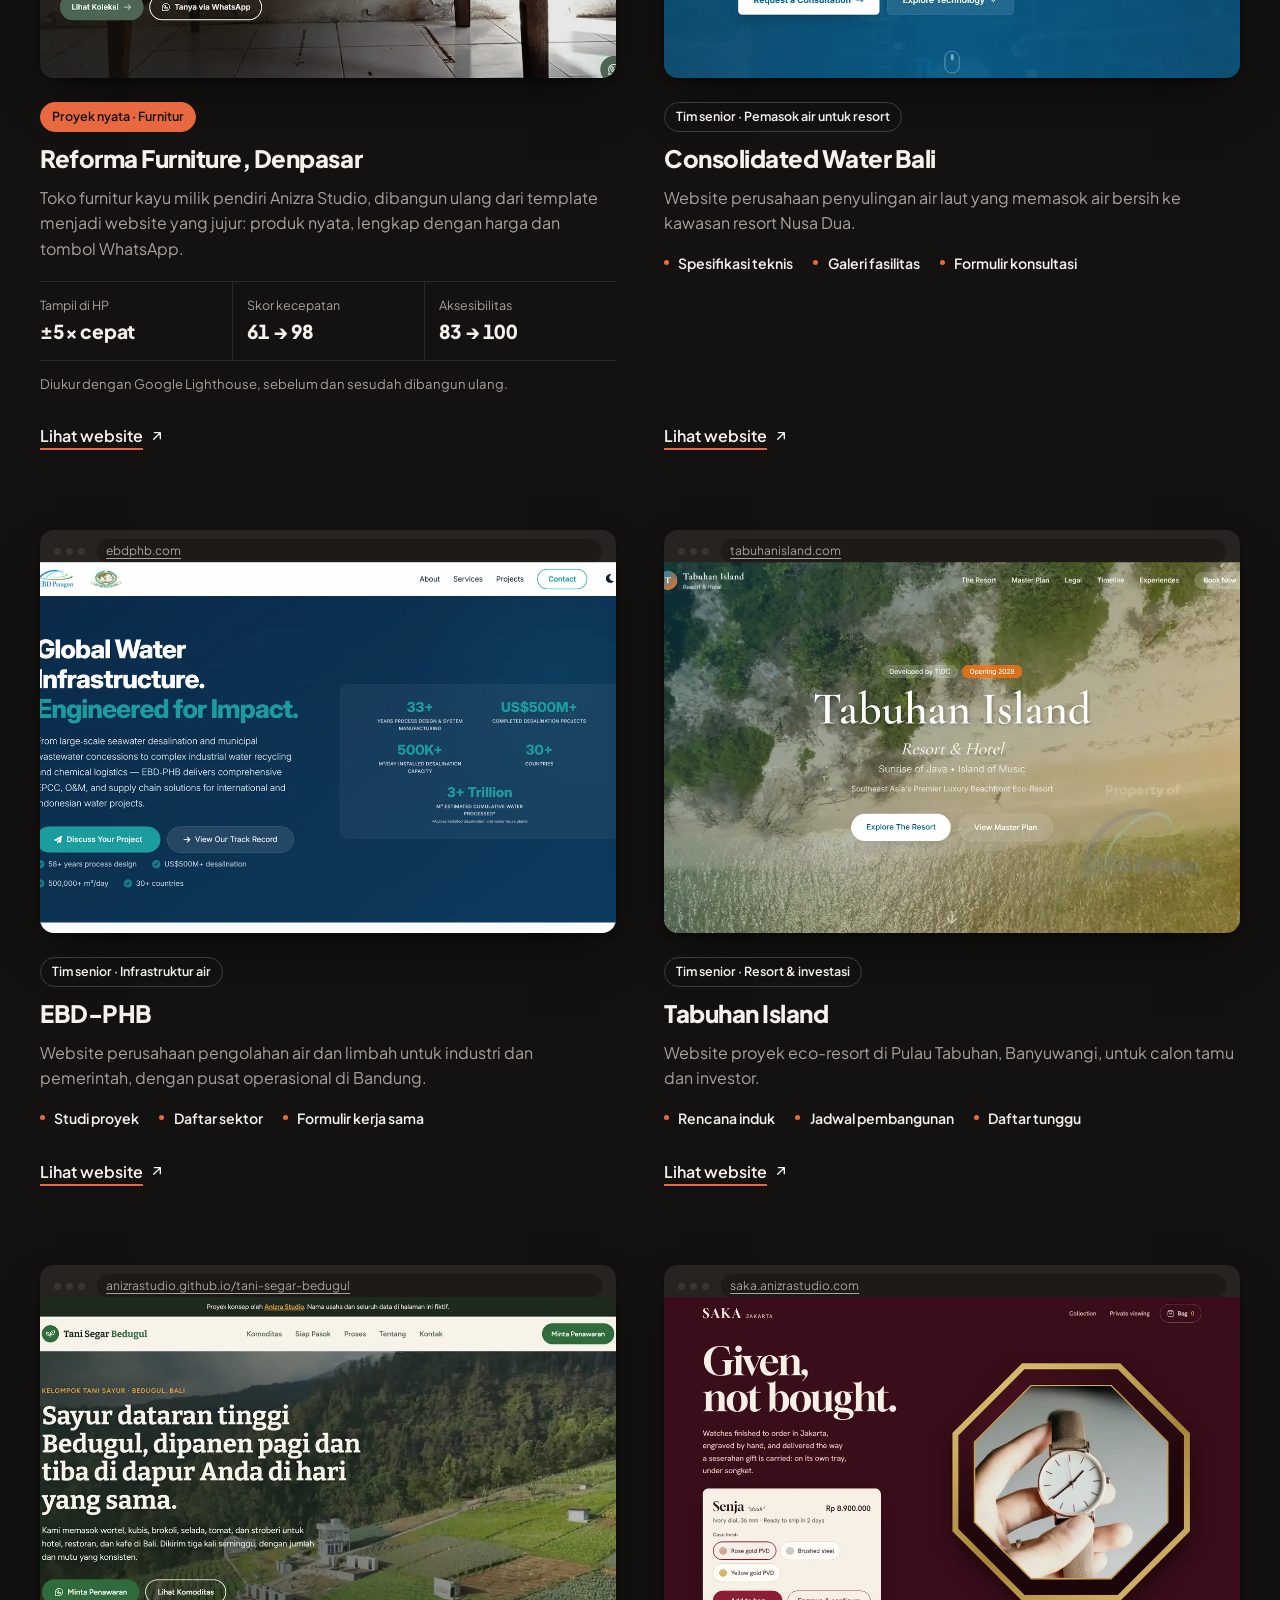
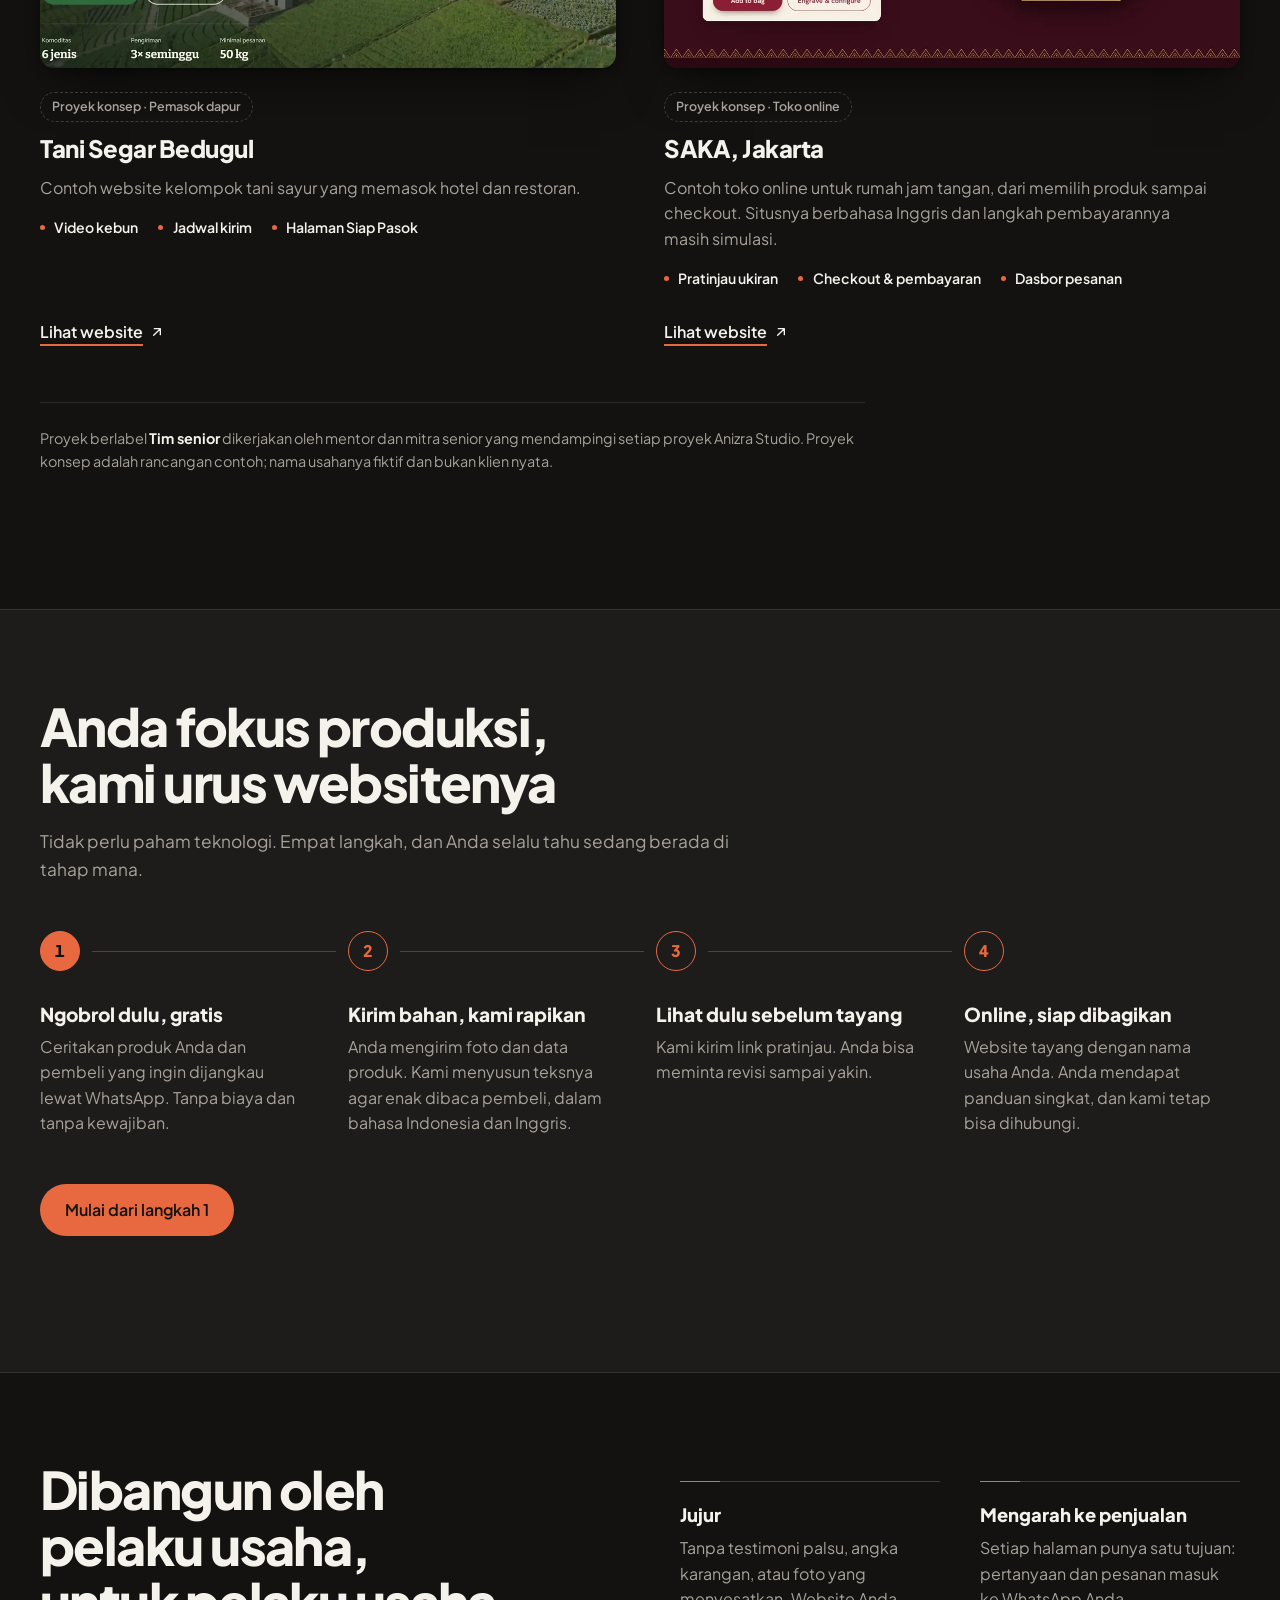
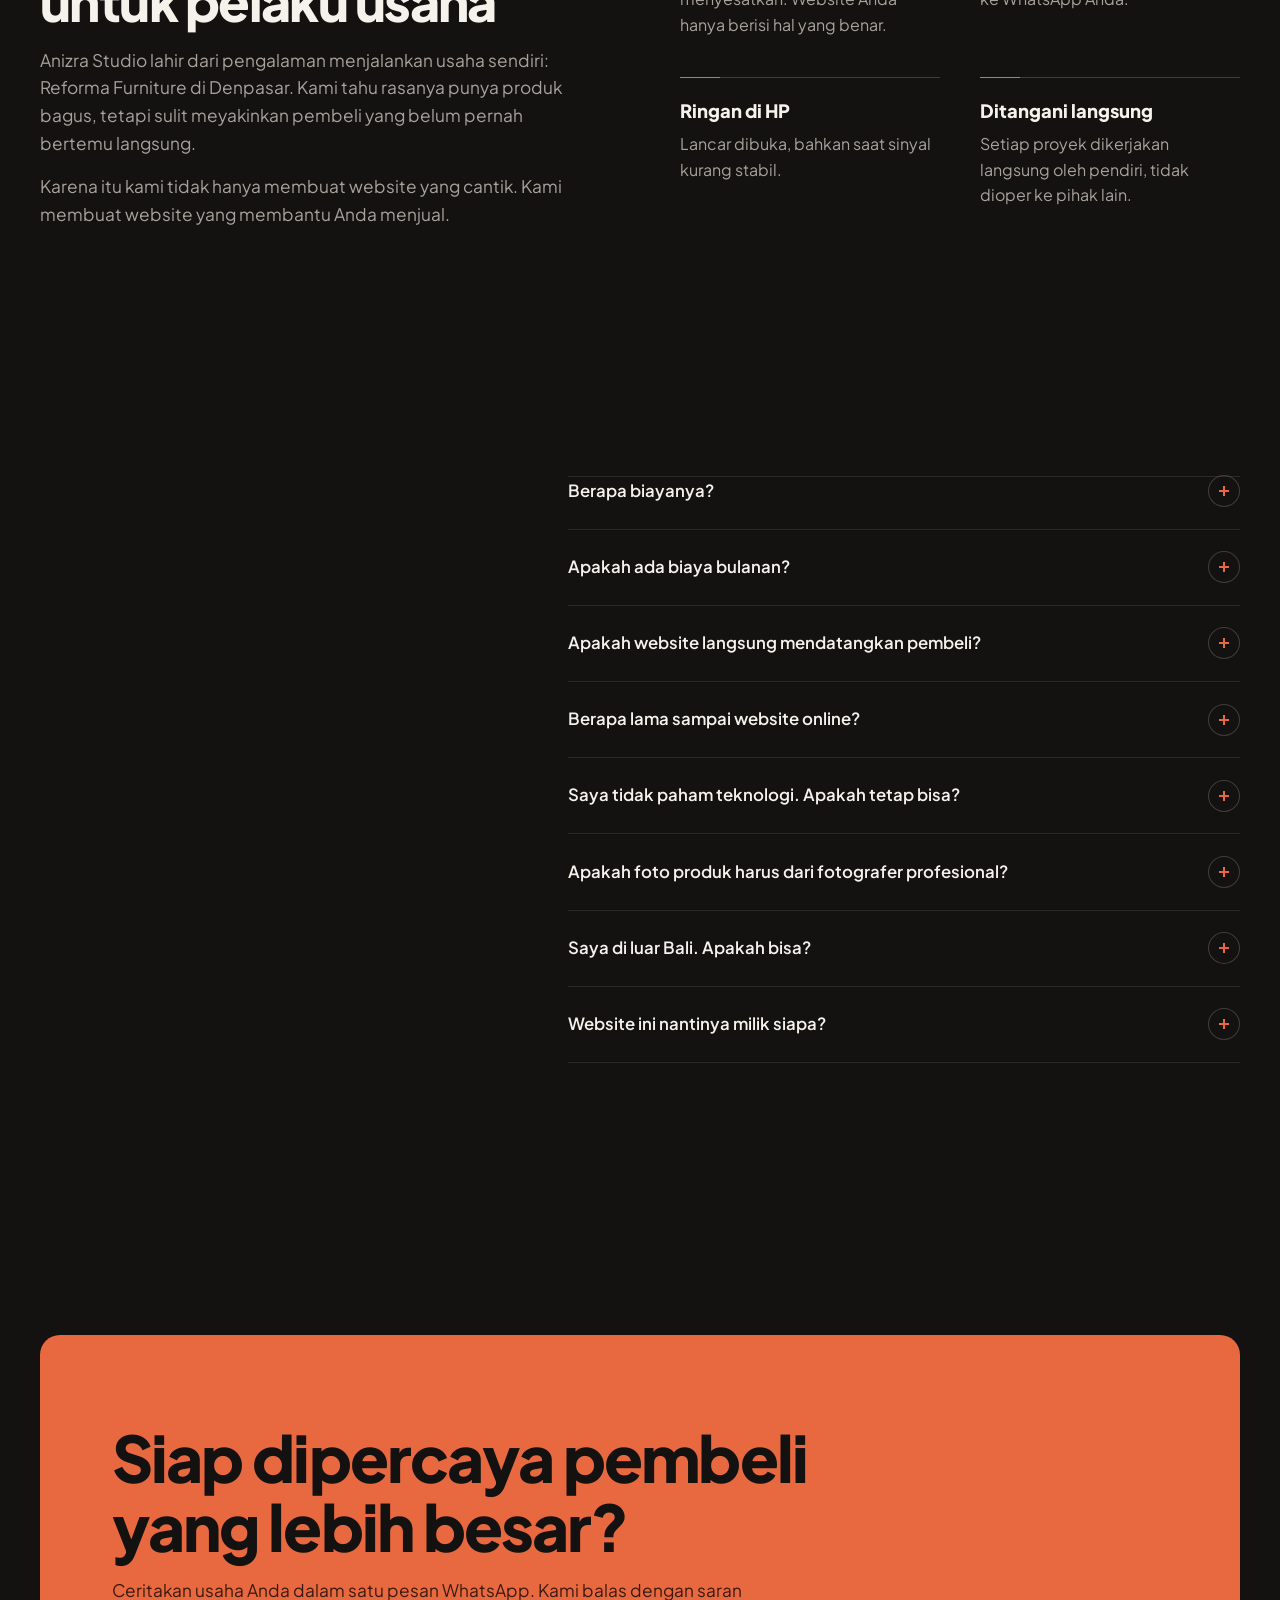
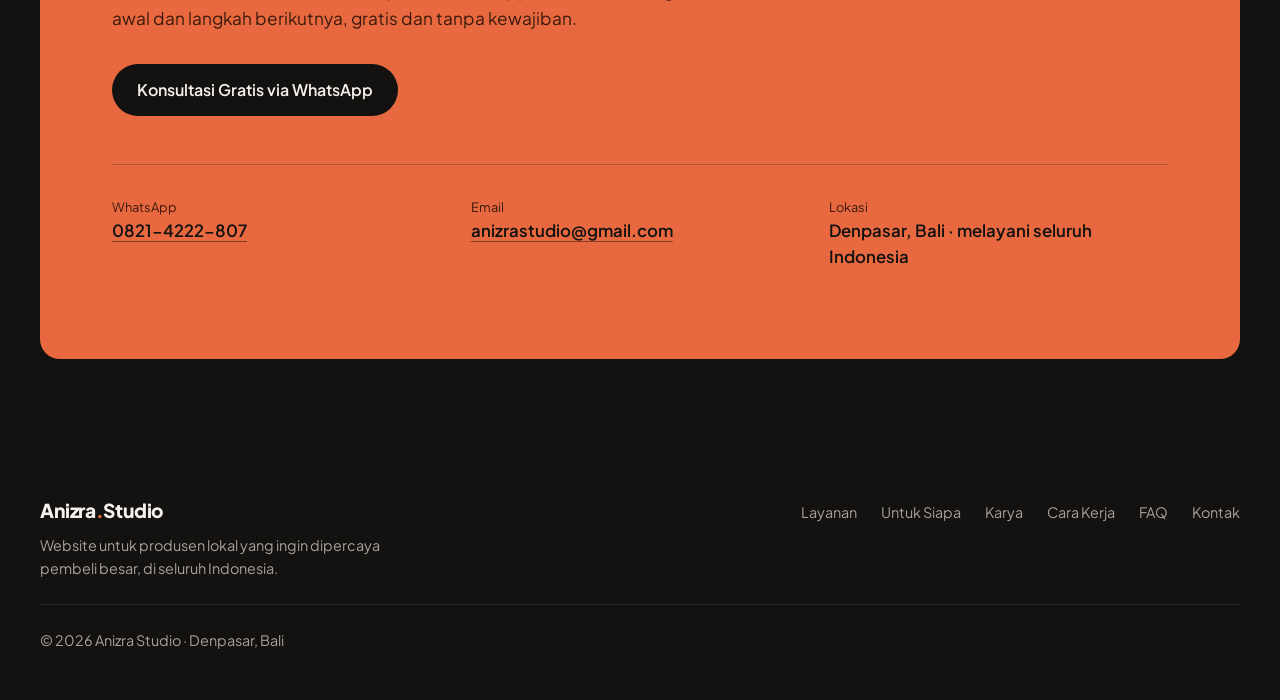
==== commit 18bbca6d: "Refresh homepage visuals in both languages Put real project screenshots in the hero, give each secti" ====
--- a/index.html
+++ b/index.html
@@ -31,7 +31,7 @@
     <link rel="preconnect" href="https://fonts.gstatic.com" crossorigin>
     <link rel="stylesheet"
         href="https://fonts.googleapis.com/css2?family=Plus+Jakarta+Sans:wght@400;600;800&display=swap">
-    <link rel="stylesheet" href="css/styles.css?v=20261119">
+    <link rel="stylesheet" href="css/styles.css?v=2026111902">
     <script src="js/main.js?v=20261114" defer></script>
 
 
@@ -89,30 +89,44 @@
     <main>
         <section class="hero" id="top">
             <div class="container">
-                <div class="hero__card">
-                    <p class="eyebrow">Website untuk produsen yang memasok usaha lain</p>
-                    <h1 class="hero__title">Buat pembeli besar percaya, sebelum mereka menghubungi Anda.</h1>
-                    <p class="hero__lead">Hotel, restoran, dan eksportir biasanya memeriksa calon pemasok secara online. Anizra Studio membuat website untuk produsen lokal, lengkap dengan katalog, spesifikasi, dan kapasitas pasokan, agar usaha Anda tampil meyakinkan dan permintaan datang langsung lewat WhatsApp.</p>
-
-                    <div class="hero__actions">
-                        <a class="btn btn--primary" href="https://wa.me/628214222807?text=Halo%20Anizra%20Studio%2C%20saya%20ingin%20konsultasi%20gratis%20tentang%20website%20untuk%20usaha%20saya." target="_blank" rel="noopener noreferrer">Konsultasi Gratis via WhatsApp</a>
-                        <a class="btn btn--ghost" href="#karya">Lihat Contoh Website</a>
+                <div class="hero__grid">
+                    <div class="hero__copy">
+                        <h1 class="hero__title">Buat pembeli besar percaya, <em>sebelum</em> mereka menghubungi Anda.</h1>
+                        <p class="hero__lead"><strong>Website untuk produsen yang memasok usaha lain.</strong> Hotel, restoran, dan eksportir biasanya memeriksa calon pemasok secara online. Anizra Studio membuat website untuk produsen lokal, lengkap dengan katalog, spesifikasi, dan kapasitas pasokan, agar usaha Anda tampil meyakinkan dan permintaan datang langsung lewat WhatsApp.</p>
+
+                        <div class="hero__actions">
+                            <a class="btn btn--primary" href="https://wa.me/628214222807?text=Halo%20Anizra%20Studio%2C%20saya%20ingin%20konsultasi%20gratis%20tentang%20website%20untuk%20usaha%20saya." target="_blank" rel="noopener noreferrer"><svg class="btn__icon" viewBox="0 0 24 24" fill="currentColor" aria-hidden="true"><path d="M12 2a10 10 0 0 0-8.6 15.1L2 22l5-1.3A10 10 0 1 0 12 2zm0 18.2a8.2 8.2 0 0 1-4.2-1.2l-.3-.2-3 .8.8-2.9-.2-.3A8.2 8.2 0 1 1 12 20.2zm4.5-6.1c-.2-.1-1.5-.7-1.7-.8-.2-.1-.4-.1-.6.1l-.8 1c-.1.2-.3.2-.5.1a6.7 6.7 0 0 1-3.3-2.9c-.3-.4.2-.4.7-1.4.1-.2 0-.3 0-.5l-.8-1.8c-.2-.5-.4-.4-.6-.4h-.5a1 1 0 0 0-.7.3 3 3 0 0 0-.9 2.2 5.2 5.2 0 0 0 1.1 2.7 11.8 11.8 0 0 0 4.5 4c1.7.7 2.3.8 3.2.6.5-.1 1.5-.6 1.7-1.2.2-.6.2-1.1.2-1.2-.1-.1-.3-.2-.5-.3z"/></svg>Konsultasi Gratis via WhatsApp</a>
+                            <a class="btn btn--ghost" href="#karya">Lihat Contoh Website</a>
+                        </div>
                     </div>
 
-                    <ul class="hero__points">
-                        <li><span>#01</span> Katalog lengkap dengan ukuran &amp; foto asli</li>
-                        <li><span>#02</span> Siap dibaca pembeli luar negeri</li>
-                        <li><span>#03</span> Ringan dibuka di HP</li>
-                        <li><span>#04</span> Pesanan langsung ke WhatsApp</li>
-                    </ul>
-                </div>
+                    <div class="hero__showcase">
+                        <figure class="hero__frame--back frame" aria-hidden="true">
+                            <div class="frame__bar"><span class="frame__dots"><i></i><i></i><i></i></span><span class="frame__url">anizrastudio.github.io/tani-segar-bedugul</span></div>
+                            <img src="assets/img/tani-segar.webp" alt="" width="1200" height="750" loading="lazy">
+                        </figure>
+                        <figure class="hero__frame--front">
+                            <div class="frame">
+                                <div class="frame__bar"><span class="frame__dots"><i></i><i></i><i></i></span><span class="frame__url">anizrastudio.github.io/reforma-furniture</span></div>
+                                <img src="assets/img/reforma.webp" alt="Halaman utama website Reforma Furniture" width="1200" height="750" fetchpriority="high">
+                            </div>
+                            <figcaption class="hero__caption">Reforma Furniture, Denpasar · proyek nyata</figcaption>
+                        </figure>
+                    </div>
+                </div>
+
+                <ul class="hero__points">
+                    <li><svg viewBox="0 0 24 24" fill="none" stroke="currentColor" stroke-width="2" stroke-linecap="round" stroke-linejoin="round" aria-hidden="true"><path d="M20 6 9 17l-5-5"/></svg>Katalog lengkap dengan ukuran &amp; foto asli</li>
+                    <li><svg viewBox="0 0 24 24" fill="none" stroke="currentColor" stroke-width="2" stroke-linecap="round" stroke-linejoin="round" aria-hidden="true"><path d="M20 6 9 17l-5-5"/></svg>Siap dibaca pembeli luar negeri</li>
+                    <li><svg viewBox="0 0 24 24" fill="none" stroke="currentColor" stroke-width="2" stroke-linecap="round" stroke-linejoin="round" aria-hidden="true"><path d="M20 6 9 17l-5-5"/></svg>Ringan dibuka di HP</li>
+                    <li><svg viewBox="0 0 24 24" fill="none" stroke="currentColor" stroke-width="2" stroke-linecap="round" stroke-linejoin="round" aria-hidden="true"><path d="M20 6 9 17l-5-5"/></svg>Pesanan langsung ke WhatsApp</li>
+                </ul>
             </div>
         </section>
 
         <section id="masalah">
             <div class="container">
                 <div class="section-head">
-                    <p class="eyebrow">Kedengarannya familiar?</p>
                     <h2>Banyak produsen bagus kalah, bukan karena produknya</h2>
                 </div>
 
@@ -139,10 +153,9 @@
             </div>
         </section>
 
-        <section id="layanan">
-            <div class="container">
-                <div class="section-head">
-                    <p class="eyebrow">Layanan</p>
+        <section id="layanan" class="band">
+            <div class="container">
+                <div class="section-head">
                     <h2>Website yang dibangun untuk meyakinkan pembeli</h2>
                     <p class="section-head__lead">Pembeli besar butuh kepastian: apa produknya, berapa kapasitasnya, dan bagaimana cara memesan. Setiap layanan dirancang untuk menjawab pertanyaan itu sebelum mereka bertanya.</p>
                 </div>
@@ -201,7 +214,6 @@
         <section id="untuk-siapa">
             <div class="container">
                 <div class="section-head">
-                    <p class="eyebrow">Untuk siapa</p>
                     <h2>Untuk produsen yang siap naik kelas</h2>
                     <p class="section-head__lead">Anizra Studio fokus pada usaha yang memproduksi sendiri dan ingin dipercaya pembeli besar. Karena fokus, kami paham apa yang dicari pembeli Anda.</p>
                 </div>
@@ -245,18 +257,20 @@
         <section id="karya">
             <div class="container">
                 <div class="section-head">
-                    <p class="eyebrow">Karya</p>
                     <h2>Lihat hasilnya, bukan hanya janjinya</h2>
                     <p class="section-head__lead">Website yang sudah online untuk produsen, pemasok, dan resort, ditambah proyek konsep yang menunjukkan pendekatan kami.</p>
                 </div>
 
                 <div class="works">
                     <article class="work-card">
-                        <div class="work-card__media">
-                            <img src="assets/img/reforma.webp" alt="Halaman utama website Reforma Furniture" width="1200" height="750" loading="lazy">
-                        </div>
+                        <a class="work-card__media" href="https://anizrastudio.github.io/reforma-furniture/" target="_blank" rel="noopener noreferrer" tabindex="-1" aria-hidden="true">
+                            <div class="frame">
+                                <div class="frame__bar"><span class="frame__dots"><i></i><i></i><i></i></span><span class="frame__url">anizrastudio.github.io/reforma-furniture</span></div>
+                                <img src="assets/img/reforma.webp" alt="Halaman utama website Reforma Furniture" width="1200" height="750" loading="lazy">
+                            </div>
+                        </a>
                         <div class="work-card__body">
-                            <p class="work-card__tag">Proyek nyata · Furnitur</p>
+                            <p class="work-card__tag work-card__tag--real">Proyek nyata · Furnitur</p>
                             <h3>Reforma Furniture, Denpasar</h3>
                             <p>Toko furnitur kayu milik pendiri Anizra Studio, dibangun ulang dari template menjadi website yang jujur: produk nyata, lengkap dengan harga dan tombol WhatsApp.</p>
 
@@ -277,78 +291,93 @@
                             <p class="work-card__note">Diukur dengan Google Lighthouse, sebelum dan sesudah dibangun ulang.</p>
 
                             <div class="work-card__links">
-                                <a class="btn btn--primary btn--small" href="https://anizrastudio.github.io/reforma-furniture/" target="_blank" rel="noopener noreferrer">Lihat website</a>
+                                <a class="link-arrow" href="https://anizrastudio.github.io/reforma-furniture/" target="_blank" rel="noopener noreferrer">Lihat website<svg viewBox="0 0 24 24" fill="none" stroke="currentColor" stroke-width="2" stroke-linecap="round" stroke-linejoin="round" aria-hidden="true"><path d="M7 17 17 7M8 7h9v9"/></svg></a>
                             </div>
                         </div>
                     </article>
 
                     <article class="work-card">
-                        <div class="work-card__media">
-                            <img src="assets/img/cwbali.webp" alt="Halaman utama website Consolidated Water Bali" width="1200" height="750" loading="lazy">
-                        </div>
+                        <a class="work-card__media" href="https://cwbali.co.id/" target="_blank" rel="noopener noreferrer" tabindex="-1" aria-hidden="true">
+                            <div class="frame">
+                                <div class="frame__bar"><span class="frame__dots"><i></i><i></i><i></i></span><span class="frame__url">cwbali.co.id</span></div>
+                                <img src="assets/img/cwbali.webp" alt="Halaman utama website Consolidated Water Bali" width="1200" height="750" loading="lazy">
+                            </div>
+                        </a>
                         <div class="work-card__body">
-                            <p class="work-card__tag">Tim senior · Pemasok air untuk resort</p>
+                            <p class="work-card__tag work-card__tag--senior">Tim senior · Pemasok air untuk resort</p>
                             <h3>Consolidated Water Bali</h3>
                             <p>Website perusahaan penyulingan air laut yang memasok air bersih ke kawasan resort Nusa Dua.</p>
                             <ul class="work-highlights"><li>Spesifikasi teknis</li><li>Galeri fasilitas</li><li>Formulir konsultasi</li></ul>
                             <div class="work-card__links">
-                                <a class="btn btn--primary btn--small" href="https://cwbali.co.id/" target="_blank" rel="noopener noreferrer">Lihat website</a>
+                                <a class="link-arrow" href="https://cwbali.co.id/" target="_blank" rel="noopener noreferrer">Lihat website<svg viewBox="0 0 24 24" fill="none" stroke="currentColor" stroke-width="2" stroke-linecap="round" stroke-linejoin="round" aria-hidden="true"><path d="M7 17 17 7M8 7h9v9"/></svg></a>
                             </div>
                         </div>
                     </article>
                     <article class="work-card">
-                        <div class="work-card__media">
-                            <img src="assets/img/ebdphb.webp" alt="Halaman utama website EBD-PHB" width="1200" height="750" loading="lazy">
-                        </div>
+                        <a class="work-card__media" href="https://ebdphb.com/" target="_blank" rel="noopener noreferrer" tabindex="-1" aria-hidden="true">
+                            <div class="frame">
+                                <div class="frame__bar"><span class="frame__dots"><i></i><i></i><i></i></span><span class="frame__url">ebdphb.com</span></div>
+                                <img src="assets/img/ebdphb.webp" alt="Halaman utama website EBD-PHB" width="1200" height="750" loading="lazy">
+                            </div>
+                        </a>
                         <div class="work-card__body">
-                            <p class="work-card__tag">Tim senior · Infrastruktur air</p>
+                            <p class="work-card__tag work-card__tag--senior">Tim senior · Infrastruktur air</p>
                             <h3>EBD-PHB</h3>
                             <p>Website perusahaan pengolahan air dan limbah untuk industri dan pemerintah, dengan pusat operasional di Bandung.</p>
                             <ul class="work-highlights"><li>Studi proyek</li><li>Daftar sektor</li><li>Formulir kerja sama</li></ul>
                             <div class="work-card__links">
-                                <a class="btn btn--primary btn--small" href="https://ebdphb.com/" target="_blank" rel="noopener noreferrer">Lihat website</a>
+                                <a class="link-arrow" href="https://ebdphb.com/" target="_blank" rel="noopener noreferrer">Lihat website<svg viewBox="0 0 24 24" fill="none" stroke="currentColor" stroke-width="2" stroke-linecap="round" stroke-linejoin="round" aria-hidden="true"><path d="M7 17 17 7M8 7h9v9"/></svg></a>
                             </div>
                         </div>
                     </article>
                     <article class="work-card">
-                        <div class="work-card__media">
-                            <img src="assets/img/tabuhan.webp" alt="Halaman utama website Tabuhan Island" width="1200" height="750" loading="lazy">
-                        </div>
+                        <a class="work-card__media" href="https://tabuhanisland.com/" target="_blank" rel="noopener noreferrer" tabindex="-1" aria-hidden="true">
+                            <div class="frame">
+                                <div class="frame__bar"><span class="frame__dots"><i></i><i></i><i></i></span><span class="frame__url">tabuhanisland.com</span></div>
+                                <img src="assets/img/tabuhan.webp" alt="Halaman utama website Tabuhan Island" width="1200" height="750" loading="lazy">
+                            </div>
+                        </a>
                         <div class="work-card__body">
-                            <p class="work-card__tag">Tim senior · Resort &amp; investasi</p>
+                            <p class="work-card__tag work-card__tag--senior">Tim senior · Resort &amp; investasi</p>
                             <h3>Tabuhan Island</h3>
                             <p>Website proyek eco-resort di Pulau Tabuhan, Banyuwangi, untuk calon tamu dan investor.</p>
                             <ul class="work-highlights"><li>Rencana induk</li><li>Jadwal pembangunan</li><li>Daftar tunggu</li></ul>
                             <div class="work-card__links">
-                                <a class="btn btn--primary btn--small" href="https://tabuhanisland.com/" target="_blank" rel="noopener noreferrer">Lihat website</a>
+                                <a class="link-arrow" href="https://tabuhanisland.com/" target="_blank" rel="noopener noreferrer">Lihat website<svg viewBox="0 0 24 24" fill="none" stroke="currentColor" stroke-width="2" stroke-linecap="round" stroke-linejoin="round" aria-hidden="true"><path d="M7 17 17 7M8 7h9v9"/></svg></a>
                             </div>
                         </div>
                     </article>
                     <article class="work-card">
-    <div class="work-card__media">
-        <img src="assets/img/tani-segar.webp" alt="Halaman utama website konsep Tani Segar Bedugul" width="1200" height="750" loading="lazy">
-    </div>
+    <a class="work-card__media" href="https://anizrastudio.github.io/tani-segar-bedugul/" target="_blank" rel="noopener noreferrer" tabindex="-1" aria-hidden="true">
+                            <div class="frame">
+                                <div class="frame__bar"><span class="frame__dots"><i></i><i></i><i></i></span><span class="frame__url">anizrastudio.github.io/tani-segar-bedugul</span></div>
+                                <img src="assets/img/tani-segar.webp" alt="Halaman utama website konsep Tani Segar Bedugul" width="1200" height="750" loading="lazy">
+                            </div>
+                        </a>
     <div class="work-card__body">
-        <p class="work-card__tag">Proyek konsep · Pemasok dapur</p>
+        <p class="work-card__tag work-card__tag--concept">Proyek konsep · Pemasok dapur</p>
         <h3>Tani Segar Bedugul</h3>
         <p>Contoh website kelompok tani sayur yang memasok hotel dan restoran.</p>
         <ul class="work-highlights"><li>Video kebun</li><li>Jadwal kirim</li><li>Halaman Siap Pasok</li></ul>
         <div class="work-card__links">
-            <a class="btn btn--primary btn--small" href="https://anizrastudio.github.io/tani-segar-bedugul/" target="_blank" rel="noopener noreferrer">Lihat website</a>
+            <a class="link-arrow" href="https://anizrastudio.github.io/tani-segar-bedugul/" target="_blank" rel="noopener noreferrer">Lihat website<svg viewBox="0 0 24 24" fill="none" stroke="currentColor" stroke-width="2" stroke-linecap="round" stroke-linejoin="round" aria-hidden="true"><path d="M7 17 17 7M8 7h9v9"/></svg></a>
         </div>
     </div>
 </article>
                     <article class="work-card">
-                        <div class="work-card__media">
-                            <img src="assets/img/saka.webp" alt="Halaman utama toko online konsep SAKA" width="1200" height="750" loading="lazy">
-                        </div>
+                        <a class="work-card__media" href="https://saka.anizrastudio.com/" target="_blank" rel="noopener noreferrer" tabindex="-1" aria-hidden="true">
+                            <div class="frame">
+                                <div class="frame__bar"><span class="frame__dots"><i></i><i></i><i></i></span><span class="frame__url">saka.anizrastudio.com</span></div>
+                                <img src="assets/img/saka.webp" alt="Halaman utama toko online konsep SAKA" width="1200" height="750" loading="lazy">
+                            </div>
+                        </a>
                         <div class="work-card__body">
-                            <p class="work-card__tag">Proyek konsep · Toko online</p>
+                            <p class="work-card__tag work-card__tag--concept">Proyek konsep · Toko online</p>
                             <h3>SAKA, Jakarta</h3>
                             <p>Contoh toko online untuk rumah jam tangan, dari memilih produk sampai checkout. Situsnya berbahasa Inggris dan langkah pembayarannya masih simulasi.</p>
                             <ul class="work-highlights"><li>Pratinjau ukiran</li><li>Checkout &amp; pembayaran</li><li>Dasbor pesanan</li></ul>
                             <div class="work-card__links">
-                                <a class="btn btn--primary btn--small" href="https://saka.anizrastudio.com/" target="_blank" rel="noopener noreferrer">Lihat website</a>
+                                <a class="link-arrow" href="https://saka.anizrastudio.com/" target="_blank" rel="noopener noreferrer">Lihat website<svg viewBox="0 0 24 24" fill="none" stroke="currentColor" stroke-width="2" stroke-linecap="round" stroke-linejoin="round" aria-hidden="true"><path d="M7 17 17 7M8 7h9v9"/></svg></a>
                             </div>
                         </div>
                     </article>
@@ -359,10 +388,9 @@
             </div>
         </section>
 
-        <section id="cara-kerja">
-            <div class="container">
-                <div class="section-head">
-                    <p class="eyebrow">Cara kerja</p>
+        <section id="cara-kerja" class="band">
+            <div class="container">
+                <div class="section-head">
                     <h2>Anda fokus produksi, kami urus websitenya</h2>
                     <p class="section-head__lead">Tidak perlu paham teknologi. Empat langkah, dan Anda selalu tahu sedang berada di tahap mana.</p>
                 </div>
@@ -395,7 +423,6 @@
         <section id="tentang">
             <div class="container about">
                 <div class="section-head">
-                    <p class="eyebrow">Tentang</p>
                     <h2>Dibangun oleh pelaku usaha, untuk pelaku usaha</h2>
                     <p class="section-head__lead">Anizra Studio lahir dari pengalaman menjalankan usaha sendiri: Reforma Furniture di Denpasar. Kami tahu rasanya punya produk bagus, tetapi sulit meyakinkan pembeli yang belum pernah bertemu langsung.</p>
                     <p class="section-head__lead">Karena itu kami tidak hanya membuat website yang cantik. Kami membuat website yang membantu Anda menjual.</p>
@@ -425,7 +452,6 @@
         <section id="faq">
             <div class="container faq">
                 <div class="section-head">
-                    <p class="eyebrow">FAQ</p>
                     <h2>Yang biasanya ditanyakan</h2>
                     <p class="section-head__lead">Belum menemukan jawabannya? Tanyakan langsung lewat WhatsApp, gratis dan tanpa kewajiban.</p>
                 </div>
@@ -476,10 +502,9 @@
         <section id="kontak">
             <div class="container">
                 <div class="contact-card">
-                    <p class="eyebrow">Kontak</p>
                     <h2>Siap dipercaya pembeli yang lebih besar?</h2>
                     <p class="contact-card__lead">Ceritakan usaha Anda dalam satu pesan WhatsApp. Kami balas dengan saran awal dan langkah berikutnya, gratis dan tanpa kewajiban.</p>
-                    <a class="btn btn--primary" href="https://wa.me/628214222807?text=Halo%20Anizra%20Studio%2C%20saya%20ingin%20konsultasi%20gratis%20tentang%20website%20untuk%20usaha%20saya." target="_blank" rel="noopener noreferrer">Konsultasi Gratis via WhatsApp</a>
+                    <a class="btn btn--dark" href="https://wa.me/628214222807?text=Halo%20Anizra%20Studio%2C%20saya%20ingin%20konsultasi%20gratis%20tentang%20website%20untuk%20usaha%20saya." target="_blank" rel="noopener noreferrer">Konsultasi Gratis via WhatsApp</a>
 
                     <address class="contact-info">
                         <dl class="contact-list">
@@ -522,4 +547,4 @@
 </footer>
 </body>
 
-</html>+</html>
--- a/css/styles.css
+++ b/css/styles.css
@@ -1,113 +1,189 @@
 /* Anizra Studio: design tokens */
 :root {
-  --color-bg: #131211;        /* hitam arang */
-  --color-surface: #1E1C1A;   /* kartu, sedikit lebih terang */
-  --color-text: #F5F1EB;      /* putih hangat */
-  --color-muted: #A8A29A;     /* teks pendukung */
-  --color-accent: #E8693F;    /* oranye terakota */
-  --color-on-accent: #131211; /* teks DI ATAS warna aksen */
+  --color-bg: #131211;        /* charcoal */
+  --color-surface: #1E1C1A;   /* cards, slightly lighter */
+  --color-surface-2: #262320; /* raised: browser frames, open FAQ */
+  --color-text: #F5F1EB;      /* warm white */
+  --color-muted: #A8A29A;     /* supporting text */
+  --color-accent: #E8693F;    /* terracotta */
+  --color-on-accent: #131211; /* text ON the accent color */
+  --color-on-accent-muted: #3A1A0E; /* secondary text on the accent color */
+  --color-accent-soft: rgba(232, 105, 63, 0.12);
+  --color-line: rgba(245, 241, 235, 0.1);
+  --color-line-strong: rgba(245, 241, 235, 0.2);
+  --shadow-frame: 0 24px 48px -16px rgba(0, 0, 0, 0.6), 0 2px 6px rgba(0, 0, 0, 0.3);
   --font: 'Plus Jakarta Sans', system-ui, sans-serif;
-  --radius-lg: 28px;
+  --radius-lg: 20px;
+  --radius-md: 14px;
+  --radius-sm: 8px;
+  --ease-out: cubic-bezier(0.16, 1, 0.3, 1);
 }
 
 *, *::before, *::after { box-sizing: border-box; }
 * { margin: 0; }
-html { scroll-padding-top: 5rem; }
+html { scroll-padding-top: 5rem; color-scheme: dark; scrollbar-color: #3A3632 var(--color-bg); }
 @media (prefers-reduced-motion: no-preference) {
   html { scroll-behavior: smooth; }
-} 
+}
 
 body {
   font-family: var(--font);
   background: var(--color-bg);
   color: var(--color-text);
   line-height: 1.6;
-}
-
-a { color: inherit; }
+  -webkit-font-smoothing: antialiased;
+}
+
+::selection { background: var(--color-accent); color: var(--color-on-accent); }
+:focus-visible { outline: 2px solid var(--color-accent); outline-offset: 3px; border-radius: 4px; }
+
+a { color: inherit; text-underline-offset: 0.2em; }
 img { display: block; max-width: 100%; height: auto; }
 
 .container { width: min(100% - 2.5rem, 1200px); margin-inline: auto; }
 
-h1, h2 { font-weight: 800; line-height: 1.1; }
-
-section { padding-block: 4rem; }
+h1, h2 { font-weight: 800; line-height: 1.08; text-wrap: balance; }
+h3 { text-wrap: balance; }
+p { text-wrap: pretty; }
+
+section { padding-block: 4.5rem; }
+
 /* ===== Header ===== */
 .site-header {
   position: sticky;
   top: 0;
   z-index: 10;
-  background: rgba(19, 18, 17, 0.85);
-  backdrop-filter: blur(10px);
+  background: rgba(19, 18, 17, 0.9);
+  backdrop-filter: blur(12px);
+  border-bottom: 1px solid var(--color-line);
 }
 .site-header__inner {
   display: flex;
   align-items: center;
   justify-content: space-between;
   gap: 1.5rem;
-  min-height: 4.5rem;
-}
-.brand { font-weight: 800; font-size: 1.25rem; text-decoration: none; }
+  min-height: 4.25rem;
+}
+.brand { font-weight: 800; font-size: 1.2rem; letter-spacing: -0.02em; text-decoration: none; }
 .brand__dot { color: var(--color-accent); }
 
 .site-nav { display: none; }
 .site-nav a {
   color: var(--color-muted);
   font-weight: 600;
-  font-size: 0.95rem;
+  font-size: 0.9rem;
   text-decoration: none;
+  transition: color 0.2s;
 }
 .site-nav a:hover { color: var(--color-text); }
 
-/* ===== Tombol ===== */
+/* ===== Buttons ===== */
 .btn {
   display: inline-flex;
   align-items: center;
   justify-content: center;
   min-height: 48px;
   padding: 0.75rem 1.5rem;
-  border: 2px solid transparent;
+  border: 1px solid transparent;
   border-radius: 999px;
   font-weight: 600;
   text-decoration: none;
-  transition: transform 0.2s, background-color 0.2s;
+  transition: transform 0.25s var(--ease-out), background-color 0.2s, border-color 0.2s;
 }
 .btn:hover { transform: translateY(-2px); }
+.btn:active { transform: translateY(0); }
+.btn__icon { width: 1.1em; height: 1.1em; flex-shrink: 0; margin-right: 0.55rem; }
 .btn--primary { background: var(--color-accent); color: var(--color-on-accent); }
-.btn--ghost { border-color: rgba(245, 241, 235, 0.4); }
-.btn--ghost:hover { background: rgba(245, 241, 235, 0.1); }
+.btn--primary:hover { background: #F07A52; }
+.btn--ghost { border-color: var(--color-line-strong); }
+.btn--ghost:hover { background: rgba(245, 241, 235, 0.06); border-color: rgba(245, 241, 235, 0.4); }
+.btn--dark { background: var(--color-on-accent); color: var(--color-text); }
+.btn--dark:hover { background: #2A2724; }
 .btn--small { min-height: 44px; padding: 0.5rem 1.1rem; font-size: 0.9rem; }
 
 /* ===== Hero ===== */
-.hero { padding-block: 1rem 3rem; }
-.hero__card {
-  border-radius: var(--radius-lg);
-  padding: 3rem 1.5rem 2rem;
-  background:
-    radial-gradient(circle at 85% 15%, rgba(232, 105, 63, 0.85), transparent 45%),
-    linear-gradient(160deg, #3B1E13 0%, var(--color-surface) 60%);
-}
-.eyebrow { color: var(--color-accent); font-weight: 600; margin-bottom: 1rem; }
+.hero { padding-block: 3rem 3.5rem; overflow: hidden; }
+.hero__grid { display: grid; gap: 3rem; }
 .hero__title {
-  font-size: clamp(2.25rem, 1.2rem + 4.5vw, 4.75rem);
-  letter-spacing: -0.02em;
-  max-width: 15ch;
-  margin-bottom: 1.25rem;
-}
-.hero__lead { color: var(--color-muted); font-size: 1.05rem; max-width: 52ch; }
+  font-size: clamp(2.4rem, 1.4rem + 4vw, 4.5rem);
+  letter-spacing: -0.03em;
+  max-width: 14ch;
+  margin-bottom: 1.5rem;
+}
+/* The English headline is longer: a slightly smaller size without balancing
+   keeps it to three full lines instead of five short ones */
+.hero__title:lang(en) {
+  max-width: none;
+  font-size: clamp(2.25rem, 1.3rem + 3.4vw, 3.75rem);
+  text-wrap: pretty;
+}
+.hero__title em { font-style: normal; color: var(--color-accent); }
+.hero__lead { color: var(--color-muted); font-size: 1.1rem; max-width: 48ch; }
+.hero__lead strong { color: var(--color-text); font-weight: 600; }
 .hero__actions { display: flex; flex-wrap: wrap; gap: 0.75rem; margin-top: 2rem; }
+
+/* Stack of real project screenshots */
+.hero__showcase { position: relative; padding-top: 14%; }
+.hero__frame--back {
+  position: absolute;
+  top: 0;
+  right: 0;
+  width: 58%;
+  opacity: 0.55;
+}
+.hero__frame--front { position: relative; width: 88%; z-index: 1; }
+
+/* Browser frame: shows the real domain above each screenshot */
+.frame {
+  overflow: hidden;
+  background: var(--color-surface-2);
+  border-radius: var(--radius-md);
+  box-shadow: var(--shadow-frame);
+}
+.frame__bar {
+  display: flex;
+  align-items: center;
+  gap: 0.75rem;
+  padding: 0.55rem 0.85rem;
+  border-bottom: 1px solid var(--color-line);
+  font-size: 0.75rem;
+  color: var(--color-muted);
+}
+.frame__dots { display: flex; gap: 5px; }
+.frame__dots i { width: 7px; height: 7px; border-radius: 50%; background: #3A3632; }
+.frame__url {
+  flex: 1;
+  overflow: hidden;
+  padding: 0.15rem 0.6rem;
+  border-radius: 999px;
+  background: rgba(0, 0, 0, 0.25);
+  white-space: nowrap;
+  text-overflow: ellipsis;
+}
+.frame img { width: 100%; aspect-ratio: 16 / 10; object-fit: cover; object-position: top; }
+.hero__caption {
+  display: inline-flex;
+  align-items: center;
+  gap: 0.5rem;
+  margin-top: 0.85rem;
+  font-size: 0.8rem;
+  color: var(--color-muted);
+}
+
 .hero__points {
   list-style: none;
-  padding: 1.5rem 0 0;
-  margin-top: 3rem;
-  border-top: 1px solid rgba(245, 241, 235, 0.15);
+  padding: 1.75rem 0 0;
+  margin-top: 3.5rem;
+  border-top: 1px solid var(--color-line);
   display: grid;
   grid-template-columns: repeat(2, 1fr);
-  gap: 1rem;
-  font-size: 0.9rem;
-}
-.hero__points span { display: block; color: var(--color-accent); font-weight: 800; }
-/* ===== Tombol menu (HP) ===== */
+  gap: 1.25rem 1.5rem;
+  font-size: 0.92rem;
+}
+.hero__points li { display: flex; gap: 0.65rem; align-items: flex-start; }
+.hero__points svg { flex-shrink: 0; width: 1.15rem; height: 1.15rem; margin-top: 0.2rem; color: var(--color-accent); }
+
+/* ===== Mobile menu button ===== */
 .header-actions { display: flex; align-items: center; gap: 0.5rem; }
 
 .menu-toggle {
@@ -119,7 +195,7 @@
   height: 44px;
   padding: 0 11px;
   background: none;
-  border: 1px solid rgba(245, 241, 235, 0.25);
+  border: 1px solid var(--color-line-strong);
   border-radius: 999px;
   cursor: pointer;
 }
@@ -130,7 +206,6 @@
   border-radius: 2px;
   transition: transform 0.2s, opacity 0.2s;
 }
-/* Saat menu terbuka: ☰ berubah menjadi ✕ */
 .menu-toggle[aria-expanded="true"] .menu-toggle__bar:nth-child(1) { transform: translateY(7px) rotate(45deg); }
 .menu-toggle[aria-expanded="true"] .menu-toggle__bar:nth-child(2) { opacity: 0; }
 .menu-toggle[aria-expanded="true"] .menu-toggle__bar:nth-child(3) { transform: translateY(-7px) rotate(-45deg); }
@@ -140,7 +215,6 @@
   .hide-sm { display: inline; }
 }
 
-/* Menu terbuka, khusus layar di bawah 900px */
 @media (max-width: 899.98px) {
   .site-nav.is-open {
     display: flex;
@@ -151,21 +225,58 @@
     right: 0;
     padding: 0.5rem 1.25rem 1.5rem;
     background: var(--color-surface);
-    border-bottom: 1px solid rgba(245, 241, 235, 0.15);
+    border-bottom: 1px solid var(--color-line-strong);
   }
   .site-nav.is-open a { padding-block: 0.85rem; font-size: 1.1rem; }
 }
 
-/* ===== Judul section (dipakai ulang di semua section) ===== */
-.section-head { max-width: 46rem; margin-bottom: 2.5rem; }
+/* ===== Section heading (shared) ===== */
+.section-head { max-width: 44rem; margin-bottom: 3rem; }
 .section-head h2 {
-  font-size: clamp(1.9rem, 1.2rem + 2.5vw, 3rem);
-  letter-spacing: -0.02em;
-  margin-bottom: 1rem;
-}
-.section-head__lead { color: var(--color-muted); font-size: 1.05rem; }
-
-/* ===== Kartu layanan ===== */
+  font-size: clamp(2rem, 1.3rem + 2.6vw, 3.25rem);
+  letter-spacing: -0.03em;
+  margin-bottom: 1.1rem;
+}
+.section-head__lead { color: var(--color-muted); font-size: 1.08rem; max-width: 60ch; }
+/* Legacy label kept only for pages that still use it (en/index.html) */
+.eyebrow { color: var(--color-accent); font-weight: 600; margin-bottom: 1rem; }
+
+/* Banded sections alternate the surface to give the long page rhythm */
+.band { background: var(--color-surface); border-block: 1px solid var(--color-line); }
+
+/* ===== Problems: editorial quote list, not cards ===== */
+.problems {
+  list-style: none;
+  padding: 0;
+  display: grid;
+  border-top: 1px solid var(--color-line);
+}
+.problem-card {
+  padding: 1.75rem 0;
+  color: var(--color-muted);
+  border-bottom: 1px solid var(--color-line);
+}
+.problem-card h3 {
+  margin-bottom: 0.6rem;
+  color: var(--color-text);
+  font-size: clamp(1.2rem, 1rem + 0.6vw, 1.45rem);
+  font-weight: 800;
+  line-height: 1.25;
+  letter-spacing: -0.015em;
+}
+.problem-card p { max-width: 46ch; }
+.problems-note {
+  max-width: 30ch;
+  margin-top: 3.5rem;
+  font-size: clamp(1.5rem, 1.1rem + 1.6vw, 2.4rem);
+  font-weight: 800;
+  line-height: 1.2;
+  letter-spacing: -0.025em;
+  text-wrap: balance;
+}
+.problems-note span { color: var(--color-accent); }
+
+/* ===== Services ===== */
 .services { list-style: none; padding: 0; display: grid; gap: 1rem; }
 .service-card {
   position: relative;
@@ -173,33 +284,36 @@
   flex-direction: column;
   gap: 0.75rem;
   padding: 2rem 1.5rem;
-  background: var(--color-surface);
-  border: 1px solid rgba(245, 241, 235, 0.08);
+  background: var(--color-bg);
+  border: 1px solid var(--color-line);
   border-radius: var(--radius-lg);
 }
-.service-card__num { font-size: 2.5rem; font-weight: 800; line-height: 1; color: var(--color-accent); }
-.service-card h3 { font-size: 1.4rem; font-weight: 800; line-height: 1.2; }
+.service-card__num { display: none; }
+.service-card h3 { font-size: 1.3rem; font-weight: 800; line-height: 1.2; letter-spacing: -0.015em; }
 .service-card p { color: var(--color-muted); }
 
-/* Variasi: kartu yang disorot */
+/* Featured: the accent moment of the section */
 .service-card--featured {
+  background: var(--color-accent);
   border-color: var(--color-accent);
-  background: linear-gradient(160deg, #3B1E13 0%, var(--color-surface) 70%);
-}
+  color: var(--color-on-accent);
+}
+.service-card--featured p,
+.service-card--featured .checklist { color: var(--color-on-accent-muted); }
+.service-card--featured h3 { font-size: clamp(1.6rem, 1.2rem + 1.2vw, 2.2rem); letter-spacing: -0.025em; }
+.service-card--featured .checklist li::before { border-color: var(--color-on-accent); }
 .badge {
-  position: absolute;
-  top: 1.5rem;
-  right: 1.5rem;
-  padding: 0.25rem 0.75rem;
+  align-self: flex-start;
+  justify-self: start;
+  padding: 0.3rem 0.8rem;
   border-radius: 999px;
-  background: var(--color-accent);
-  color: var(--color-on-accent);
-  font-size: 0.8rem;
-  font-weight: 600;
-}
-
-/* Daftar dengan tanda centang */
-.checklist { list-style: none; padding: 0; margin-top: 0.5rem; display: grid; gap: 0.5rem; font-size: 0.95rem; }
+  background: var(--color-on-accent);
+  color: var(--color-accent);
+  font-size: 0.78rem;
+  font-weight: 600;
+}
+
+.checklist { list-style: none; padding: 0; margin-top: 0.5rem; display: grid; gap: 0.55rem; font-size: 0.95rem; }
 .checklist li { position: relative; padding-left: 1.75rem; }
 .checklist li::before {
   content: "";
@@ -212,7 +326,8 @@
   border-bottom: 2px solid var(--color-accent);
   transform: rotate(-45deg);
 }
-/* ===== Untuk siapa ===== */
+
+/* ===== Who it's for ===== */
 .segments {
   list-style: none;
   padding: 0;
@@ -223,177 +338,274 @@
 .segment-card {
   display: flex;
   flex-direction: column;
-  gap: 0.75rem;
-  padding: 2rem 1.5rem;
+  gap: 0.6rem;
+  padding: 2rem 1.75rem;
   color: var(--color-muted);
   background: var(--color-surface);
-  border: 1px solid rgba(245, 241, 235, 0.08);
+  border: 1px solid var(--color-line);
   border-radius: var(--radius-lg);
 }
 .segment-card__tag, .work-card__tag {
   color: var(--color-accent);
-  font-size: 0.8rem;
-  font-weight: 800;
-  letter-spacing: 0.1em;
-  text-transform: uppercase;
-}
-.segment-card h3 { color: var(--color-text); font-size: 1.35rem; font-weight: 800; line-height: 1.2; }
-.segment-card__label { color: var(--color-text); font-size: 0.85rem; font-weight: 600; margin-top: 0.5rem; }
+  font-size: 0.78rem;
+  font-weight: 600;
+}
+.segment-card__tag { display: none; }
+.segment-card h3 { color: var(--color-text); font-size: 1.35rem; font-weight: 800; line-height: 1.2; letter-spacing: -0.015em; margin-bottom: 0.5rem; }
+.segment-card__label {
+  color: var(--color-text);
+  font-size: 0.85rem;
+  font-weight: 600;
+  margin-top: 0.75rem;
+  padding-top: 0.75rem;
+  border-top: 1px solid var(--color-line);
+}
 .segment-card__fact {
   margin-top: auto;
-  padding: 1rem 1.25rem;
-  border-radius: 16px;
-  background: rgba(232, 105, 63, 0.12);
+  padding: 1.1rem 1.25rem;
+  border-radius: var(--radius-md);
+  background: var(--color-accent-soft);
   color: var(--color-text);
   font-size: 0.9rem;
-}
-.segment-card__fact small { display: block; margin-top: 0.25rem; color: var(--color-muted); }
+  line-height: 1.5;
+}
+.segment-card__fact small { display: block; margin-top: 0.35rem; color: var(--color-muted); }
 .segments-note { margin-top: 2rem; color: var(--color-muted); }
 .segments-note a { color: var(--color-accent); font-weight: 600; }
-/* ===== Karya ===== */
-.works { display: grid; gap: 1rem; }
+
+/* ===== Work ===== */
+.works { display: grid; gap: 2.5rem 1.5rem; }
 .work-card {
   display: flex;
   flex-direction: column;
-  overflow: hidden;
-  color: var(--color-muted);
-  background: var(--color-surface);
-  border: 1px solid rgba(245, 241, 235, 0.08);
-  border-radius: var(--radius-lg);
-}
-.work-card__media img { width: 100%; aspect-ratio: 16 / 10; object-fit: cover; object-position: top; }
+  color: var(--color-muted);
+}
+.work-card__media {
+  display: block;
+  margin-bottom: 1.5rem;
+  transition: transform 0.4s var(--ease-out);
+}
+.work-card__media:hover { transform: translateY(-4px); }
+.work-card__media .frame img { transition: scale 1.1s var(--ease-out); }
 .work-card__placeholder {
   display: grid;
   place-items: center;
   aspect-ratio: 16 / 10;
-  background:
-    radial-gradient(circle at 30% 30%, rgba(232, 105, 63, 0.45), transparent 60%),
-    #2A2724;
+  background: var(--color-surface-2);
   color: var(--color-text);
   font-weight: 800;
 }
-.work-card__body { display: flex; flex-direction: column; gap: 0.75rem; flex: 1; padding: 2rem 1.5rem; }
-.work-card h3 { color: var(--color-text); font-size: 1.5rem; font-weight: 800; line-height: 1.2; }
+.work-card__body { display: flex; flex-direction: column; gap: 0.75rem; flex: 1; }
+.work-card h3 { color: var(--color-text); font-size: 1.5rem; font-weight: 800; line-height: 1.2; letter-spacing: -0.02em; }
+
+/* Project type label: honest at a glance */
+.work-card__tag {
+  align-self: flex-start;
+  padding: 0.25rem 0.7rem;
+  border-radius: 999px;
+  border: 1px solid currentColor;
+}
+.work-card__tag--real { background: var(--color-accent); border-color: var(--color-accent); color: var(--color-on-accent); }
+.work-card__tag--senior { color: var(--color-text); border-color: var(--color-line-strong); }
+.work-card__tag--concept { color: var(--color-muted); border-style: dashed; border-color: var(--color-line-strong); }
 
 .work-stats {
   display: grid;
-  grid-template-columns: repeat(auto-fit, minmax(7.5rem, 1fr));
-  gap: 0.75rem;
+  grid-template-columns: repeat(3, minmax(0, 1fr));
   margin-top: 0.5rem;
-}
-.work-stats div { padding: 0.7rem 0.9rem; border-radius: 16px; background: rgba(232, 105, 63, 0.12); }
-.work-stats dt { font-size: 0.8rem; }
-.work-stats dd { margin: 0; color: var(--color-text); font-size: 1.15rem; font-weight: 800; }
-.work-card__note { font-size: 0.85rem; }
-.work-highlights { list-style: none; padding: 0; display: flex; flex-wrap: wrap; gap: 0.5rem; margin-top: 0.25rem; }
+  border-block: 1px solid var(--color-line);
+}
+.work-stats div { padding: 0.85rem 0.75rem 0.85rem 0; }
+.work-stats div + div { padding-left: 0.85rem; border-left: 1px solid var(--color-line); }
+.work-stats dt { font-size: 0.78rem; }
+.work-stats dd {
+  margin: 0;
+  color: var(--color-text);
+  font-size: 1.2rem;
+  font-weight: 800;
+  font-variant-numeric: tabular-nums;
+  letter-spacing: -0.01em;
+}
+.work-card__note { font-size: 0.82rem; }
+.work-highlights { list-style: none; padding: 0; display: flex; flex-wrap: wrap; gap: 0.4rem 1.25rem; margin-top: 0.25rem; }
 .work-highlights li {
-  padding: 0.4rem 0.8rem;
-  border-radius: 999px;
-  background: rgba(232, 105, 63, 0.12);
-  color: var(--color-text);
-  font-size: 0.85rem;
-  font-weight: 600;
+  position: relative;
+  padding-left: 0.9rem;
+  color: var(--color-text);
+  font-size: 0.88rem;
+  font-weight: 600;
+}
+.work-highlights li::before {
+  content: "";
+  position: absolute;
+  left: 0;
+  top: 0.6em;
+  width: 5px;
+  height: 5px;
+  border-radius: 50%;
+  background: var(--color-accent);
 }
 .work-card__links { display: flex; flex-wrap: wrap; gap: 0.75rem; margin-top: auto; padding-top: 0.5rem; }
-.works-note { margin-top: 1.5rem; font-size: 0.9rem; color: var(--color-muted); }
-/* ===== Cara kerja ===== */
+.link-arrow {
+  display: inline-flex;
+  align-items: center;
+  gap: 0.4rem;
+  min-height: 44px;
+  color: var(--color-text);
+  font-weight: 600;
+  text-decoration: underline;
+  text-decoration-color: var(--color-accent);
+  text-decoration-thickness: 2px;
+  text-underline-offset: 0.35em;
+}
+.link-arrow svg { width: 1rem; height: 1rem; transition: transform 0.25s var(--ease-out); }
+.link-arrow:hover svg { transform: translate(2px, -2px); }
+.works-note {
+  margin-top: 3rem;
+  padding-top: 1.5rem;
+  border-top: 1px solid var(--color-line);
+  font-size: 0.9rem;
+  color: var(--color-muted);
+  max-width: 75ch;
+}
+.works-note strong { color: var(--color-text); }
+
+/* ===== How it works: numbers carry the order here ===== */
 .steps {
   list-style: none;
   padding: 0;
   display: grid;
-  gap: 1rem;
+  gap: 0;
   counter-reset: step;
 }
 .step {
   counter-increment: step;
   position: relative;
-  padding: 1.75rem 1.5rem 1.75rem 5rem;
-  color: var(--color-muted);
-  background: var(--color-surface);
-  border: 1px solid rgba(245, 241, 235, 0.08);
-  border-radius: var(--radius-lg);
-}
+  padding: 0 0 2.25rem 3.75rem;
+  color: var(--color-muted);
+}
+/* Connecting line between steps */
+.step::after {
+  content: "";
+  position: absolute;
+  left: 1.25rem;
+  top: 2.75rem;
+  bottom: 0.5rem;
+  width: 1px;
+  background: var(--color-line-strong);
+}
+.step:last-child::after { display: none; }
 .step::before {
-  content: counter(step, decimal-leading-zero);
+  content: counter(step);
   position: absolute;
-  top: 1.6rem;
-  left: 1.5rem;
+  top: 0;
+  left: 0;
+  display: grid;
+  place-items: center;
+  width: 2.5rem;
+  height: 2.5rem;
+  border-radius: 50%;
+  border: 1px solid var(--color-accent);
   color: var(--color-accent);
-  font-size: 1.75rem;
+  font-size: 1rem;
   font-weight: 800;
-  line-height: 1;
-}
-.step h3 { margin-bottom: 0.5rem; color: var(--color-text); font-size: 1.2rem; font-weight: 800; line-height: 1.25; }
-.steps-cta { margin-top: 2rem; }
-/* ===== Tentang ===== */
+  font-variant-numeric: tabular-nums;
+}
+.step:first-child::before { background: var(--color-accent); color: var(--color-on-accent); }
+.step h3 { margin-bottom: 0.5rem; padding-top: 0.4rem; color: var(--color-text); font-size: 1.2rem; font-weight: 800; line-height: 1.25; }
+.steps-cta { margin-top: 1rem; }
+
+/* ===== About ===== */
 .section-head__lead + .section-head__lead { margin-top: 1rem; }
-.principles { list-style: none; padding: 0; display: grid; gap: 1.5rem; }
+.principles {
+  list-style: none;
+  padding: 0;
+  display: grid;
+  grid-template-columns: repeat(auto-fit, minmax(min(100%, 220px), 1fr));
+  gap: 2rem 2rem;
+}
 .principles li {
-  padding-left: 1.25rem;
-  border-left: 3px solid var(--color-accent);
-  color: var(--color-muted);
+  padding-top: 1.1rem;
+  border-top: 1px solid var(--color-line-strong);
+  color: var(--color-muted);
+  position: relative;
+}
+.principles li::before {
+  content: "";
+  position: absolute;
+  top: -1px;
+  left: 0;
+  width: 2.5rem;
+  height: 1px;
+  background: var(--color-accent);
 }
 .principles h3 { margin-bottom: 0.35rem; color: var(--color-text); font-size: 1.15rem; font-weight: 800; }
+
 /* ===== FAQ ===== */
-.faq__list { display: grid; gap: 0.75rem; }
-.faq__item {
-  background: var(--color-surface);
-  border: 1px solid rgba(245, 241, 235, 0.08);
-  border-radius: 20px;
-}
-.faq__item[open] { border-color: var(--color-accent); }
+.faq__list { display: grid; border-top: 1px solid var(--color-line); }
+.faq__item { border-bottom: 1px solid var(--color-line); }
 .faq__item summary {
   display: flex;
   justify-content: space-between;
   align-items: center;
   gap: 1rem;
-  padding: 1.25rem 1.5rem;
+  padding: 1.35rem 0;
+  font-size: 1.05rem;
   font-weight: 600;
   cursor: pointer;
   list-style: none;
-}
+  transition: color 0.2s;
+}
+.faq__item summary:hover { color: var(--color-accent); }
 .faq__item summary::-webkit-details-marker { display: none; }
 .faq__item summary::after {
-  content: "+";
+  content: "";
   flex-shrink: 0;
-  color: var(--color-accent);
-  font-size: 1.5rem;
-  line-height: 1;
-  transition: transform 0.2s;
-}
-.faq__item[open] summary::after { transform: rotate(45deg); }
-.faq__item summary:focus-visible { outline: 2px solid var(--color-accent); outline-offset: 2px; border-radius: 20px; }
-.faq__item p { padding: 0 1.5rem 1.5rem; color: var(--color-muted); }/* ===== Kontak ===== */
+  width: 2rem;
+  height: 2rem;
+  border-radius: 50%;
+  border: 1px solid var(--color-line-strong);
+  background:
+    linear-gradient(var(--color-accent), var(--color-accent)) center / 10px 2px no-repeat,
+    linear-gradient(var(--color-accent), var(--color-accent)) center / 2px 10px no-repeat;
+  transition: transform 0.3s var(--ease-out), background-color 0.2s;
+}
+.faq__item[open] summary::after { transform: rotate(45deg); background-color: var(--color-accent-soft); }
+.faq__item summary:focus-visible { outline-offset: 4px; }
+.faq__item p { padding: 0 3rem 1.5rem 0; color: var(--color-muted); max-width: 68ch; }
+
+/* ===== Contact: the page's one full-accent block ===== */
 .contact-card {
   padding: 3rem 1.5rem;
   border-radius: var(--radius-lg);
-  background:
-    radial-gradient(circle at 90% 10%, rgba(232, 105, 63, 0.75), transparent 45%),
-    linear-gradient(160deg, #3B1E13 0%, var(--color-surface) 60%);
+  background: var(--color-accent);
+  color: var(--color-on-accent);
 }
 .contact-card h2 {
-  max-width: 18ch;
+  max-width: 16ch;
   margin-bottom: 1rem;
-  font-size: clamp(2rem, 1.2rem + 3vw, 3.5rem);
-  letter-spacing: -0.02em;
-}
-.contact-card__lead { max-width: 50ch; margin-bottom: 2rem; color: var(--color-muted); font-size: 1.05rem; }
+  font-size: clamp(2.2rem, 1.3rem + 3.4vw, 4rem);
+  letter-spacing: -0.03em;
+}
+.contact-card__lead { max-width: 50ch; margin-bottom: 2rem; color: var(--color-on-accent-muted); font-size: 1.08rem; }
+.contact-card .eyebrow { display: none; }
 .contact-info { font-style: normal; }
 .contact-list {
   display: grid;
   gap: 1.25rem;
-  margin-top: 2.5rem;
+  margin-top: 3rem;
   padding-top: 2rem;
-  border-top: 1px solid rgba(245, 241, 235, 0.15);
-}
-.contact-list dt { color: var(--color-muted); font-size: 0.8rem; }
-.contact-list dd { margin: 0; font-weight: 600; }
-.contact-list a { text-decoration-color: var(--color-accent); text-underline-offset: 4px; }
+  border-top: 1px solid rgba(19, 18, 17, 0.25);
+}
+.contact-list dt { color: var(--color-on-accent-muted); font-size: 0.8rem; }
+.contact-list dd { margin: 0; font-weight: 600; font-size: 1.05rem; }
+.contact-list a { text-decoration-color: rgba(19, 18, 17, 0.5); text-underline-offset: 4px; }
+.contact-list a:hover { text-decoration-color: var(--color-on-accent); }
+.contact-card :focus-visible { outline-color: var(--color-on-accent); }
 
 /* ===== Footer ===== */
 .site-footer {
   padding-block: 3rem;
-  border-top: 1px solid rgba(245, 241, 235, 0.08);
   color: var(--color-muted);
   font-size: 0.9rem;
 }
@@ -403,82 +615,77 @@
 .site-footer__nav { display: flex; flex-wrap: wrap; gap: 0.25rem 1.5rem; }
 .site-footer__nav a { padding-block: 0.35rem; text-decoration: none; }
 .site-footer__nav a:hover { color: var(--color-text); }
-/* ===== Masalah ===== */
-.problems {
-  list-style: none;
-  padding: 0;
-  display: grid;
-  gap: 1rem;
-  grid-template-columns: repeat(auto-fit, minmax(min(100%, 250px), 1fr));
-}
-.problem-card {
-  padding: 1.75rem 1.5rem;
-  color: var(--color-muted);
-  background: var(--color-surface);
-  border: 1px solid rgba(245, 241, 235, 0.08);
-  border-radius: var(--radius-lg);
-}
-.problem-card h3 { margin-bottom: 0.5rem; color: var(--color-text); font-size: 1.15rem; font-weight: 800; line-height: 1.3; }
-.problems-note {
-  max-width: 34ch;
-  margin-top: 2.5rem;
-  font-size: clamp(1.25rem, 1rem + 1vw, 1.75rem);
-  font-weight: 800;
-  line-height: 1.3;
-}
-.problems-note span { color: var(--color-accent); }
-
-/* ===== Animasi halus =====
-   Kelas .reveal dipasang oleh JavaScript (initReveal), jadi tanpa JavaScript semua tetap terlihat.
-   Hanya memakai opacity, translate, scale, dan transform: ringan bagi browser, scroll tetap mulus.
-   Semua otomatis mati bagi pengunjung yang memilih "kurangi animasi". */
+
+/* ===== Scroll reveal =====
+   .reveal is added by JavaScript (initReveal), so without JS everything stays visible.
+   Disabled for visitors who prefer reduced motion. */
 @media (prefers-reduced-motion: no-preference) {
-  /* Kartu sedikit terangkat saat disentuh mouse */
-  .problem-card, .service-card, .segment-card, .work-card { transition: transform 0.25s ease, border-color 0.25s ease; }
-  .problem-card:hover, .service-card:hover, .segment-card:hover, .work-card:hover {
-    transform: translateY(-4px);
-    border-color: rgba(232, 105, 63, 0.5);
-  }
-
-  /* Muncul saat di-scroll, ke bawah maupun ke atas */
+  .service-card, .segment-card { transition: transform 0.35s var(--ease-out), border-color 0.25s ease; }
+  .service-card:hover, .segment-card:hover { transform: translateY(-4px); }
+  .service-card:not(.service-card--featured):hover, .segment-card:hover { border-color: rgba(232, 105, 63, 0.5); }
+
   .reveal {
     opacity: 0;
-    translate: 0 32px;
+    translate: 0 24px;
     transition:
-      opacity 0.7s ease var(--delay, 0s),
-      translate 0.7s ease var(--delay, 0s),
-      transform 0.25s ease,
+      opacity 0.8s var(--ease-out) var(--delay, 0s),
+      translate 0.8s var(--ease-out) var(--delay, 0s),
+      transform 0.35s var(--ease-out),
       border-color 0.25s ease;
   }
-  .reveal[data-from="top"] { translate: 0 -32px; }
+  .reveal[data-from="top"] { translate: 0 -24px; }
   .reveal.is-visible { opacity: 1; translate: none; }
 
-  /* Gambar karya sedikit "zoom out" saat muncul */
-  .reveal-zoom .work-card__media img { scale: 1.08; transition: scale 1.1s ease var(--delay, 0s); }
-  .reveal-zoom.is-visible .work-card__media img { scale: 1; }
-
-}
-
-/* ===== Layar lebar (laptop) ===== */
+  /* Work screenshots settle in as they appear */
+  .reveal-zoom .frame img { scale: 1.06; }
+  .reveal-zoom.is-visible .frame img { scale: 1; }
+}
+
+/* ===== Wide screens (laptop) ===== */
 @media (min-width: 900px) {
-  section { padding-block: 6rem; }
-  .site-nav { display: flex; gap: 1.75rem; }
+  section { padding-block: 7rem; }
+  .site-nav { display: flex; gap: 2rem; }
   .menu-toggle { display: none; }
-  .hero__card { padding: 5rem 4rem 3rem; }
-  .hero__points { grid-template-columns: repeat(4, 1fr); }
-  .services { grid-template-columns: repeat(2, minmax(0, 1fr)); gap: 1.5rem; }
-  .service-card { padding: 2.5rem; }  
-  /* Karya: 2 kartu lebar per baris (6 kartu = 3 baris yang rapi) */
-  .works { grid-template-columns: repeat(2, minmax(0, 1fr)); gap: 1.5rem; }
-  .steps { grid-template-columns: repeat(4, minmax(0, 1fr)); gap: 1.5rem; }
-  .step { padding: 5rem 1.75rem 2rem; }
-  .step::before { top: 2rem; left: 1.75rem; font-size: 2.25rem; }  
-  .about { display: grid; grid-template-columns: minmax(0, 1.1fr) minmax(0, 1fr); gap: 4rem; align-items: center; }
-  .about .section-head { margin-bottom: 0; }  
-  .faq { display: grid; grid-template-columns: minmax(0, 0.8fr) minmax(0, 1.2fr); gap: 4rem; align-items: start; }
-  .faq .section-head { margin-bottom: 0; }  
-  .contact-card { padding: 5rem 4rem; }
+
+  .hero { padding-block: 5rem 4rem; }
+  .hero__grid { grid-template-columns: minmax(0, 1fr) minmax(0, 1.05fr); gap: 4rem; align-items: center; }
+  .hero__points { grid-template-columns: repeat(4, 1fr); margin-top: 4.5rem; }
+
+  .problems { grid-template-columns: repeat(2, minmax(0, 1fr)); column-gap: 4rem; }
+  .problem-card { padding-block: 2.25rem; }
+
+  .services { grid-template-columns: repeat(3, minmax(0, 1fr)); gap: 1.25rem; }
+  .service-card { padding: 2.25rem 2rem; }
+  .service-card--featured {
+    grid-column: 1 / -1;
+    display: grid;
+    grid-template-columns: minmax(0, 1fr) minmax(0, 1fr);
+    column-gap: 4rem;
+    padding: 3rem;
+  }
+  .service-card--featured .badge,
+  .service-card--featured h3,
+  .service-card--featured > p { grid-column: 1; }
+  .service-card--featured .checklist { grid-column: 2; grid-row: 1 / span 3; align-self: center; margin-top: 0; font-size: 1.05rem; gap: 0.85rem; }
+  /* Featured card comes first on laptop so it leads the section */
+  .service-card--featured { order: -1; }
+
+  .works { grid-template-columns: repeat(2, minmax(0, 1fr)); gap: 4.5rem 3rem; }
+
+  .steps { grid-template-columns: repeat(4, minmax(0, 1fr)); gap: 2rem; }
+  .step { padding: 4rem 0 0; }
+  .step::after { left: 3.25rem; right: -1.25rem; top: 1.25rem; bottom: auto; width: auto; height: 1px; }
+  .steps-cta { margin-top: 3rem; }
+
+  .about { display: grid; grid-template-columns: minmax(0, 1fr) minmax(0, 1fr); gap: 5rem; align-items: center; }
+  .about .section-head { margin-bottom: 0; }
+  .about .principles { grid-template-columns: repeat(2, minmax(0, 1fr)); gap: 2.5rem; }
+
+  .faq { display: grid; grid-template-columns: minmax(0, 0.8fr) minmax(0, 1.2fr); gap: 5rem; align-items: start; }
+  .faq .section-head { margin-bottom: 0; position: sticky; top: 7rem; }
+
+  .contact-card { padding: 5.5rem 4.5rem; }
   .contact-list { grid-template-columns: repeat(3, minmax(0, 1fr)); }
   .site-footer__inner { grid-template-columns: 1fr auto; align-items: start; }
-  .site-footer__copy { grid-column: 1 / -1; padding-top: 1.5rem; border-top: 1px solid rgba(245, 241, 235, 0.08); }
-}
+  .site-footer__copy { grid-column: 1 / -1; padding-top: 1.5rem; border-top: 1px solid var(--color-line); }
+}
